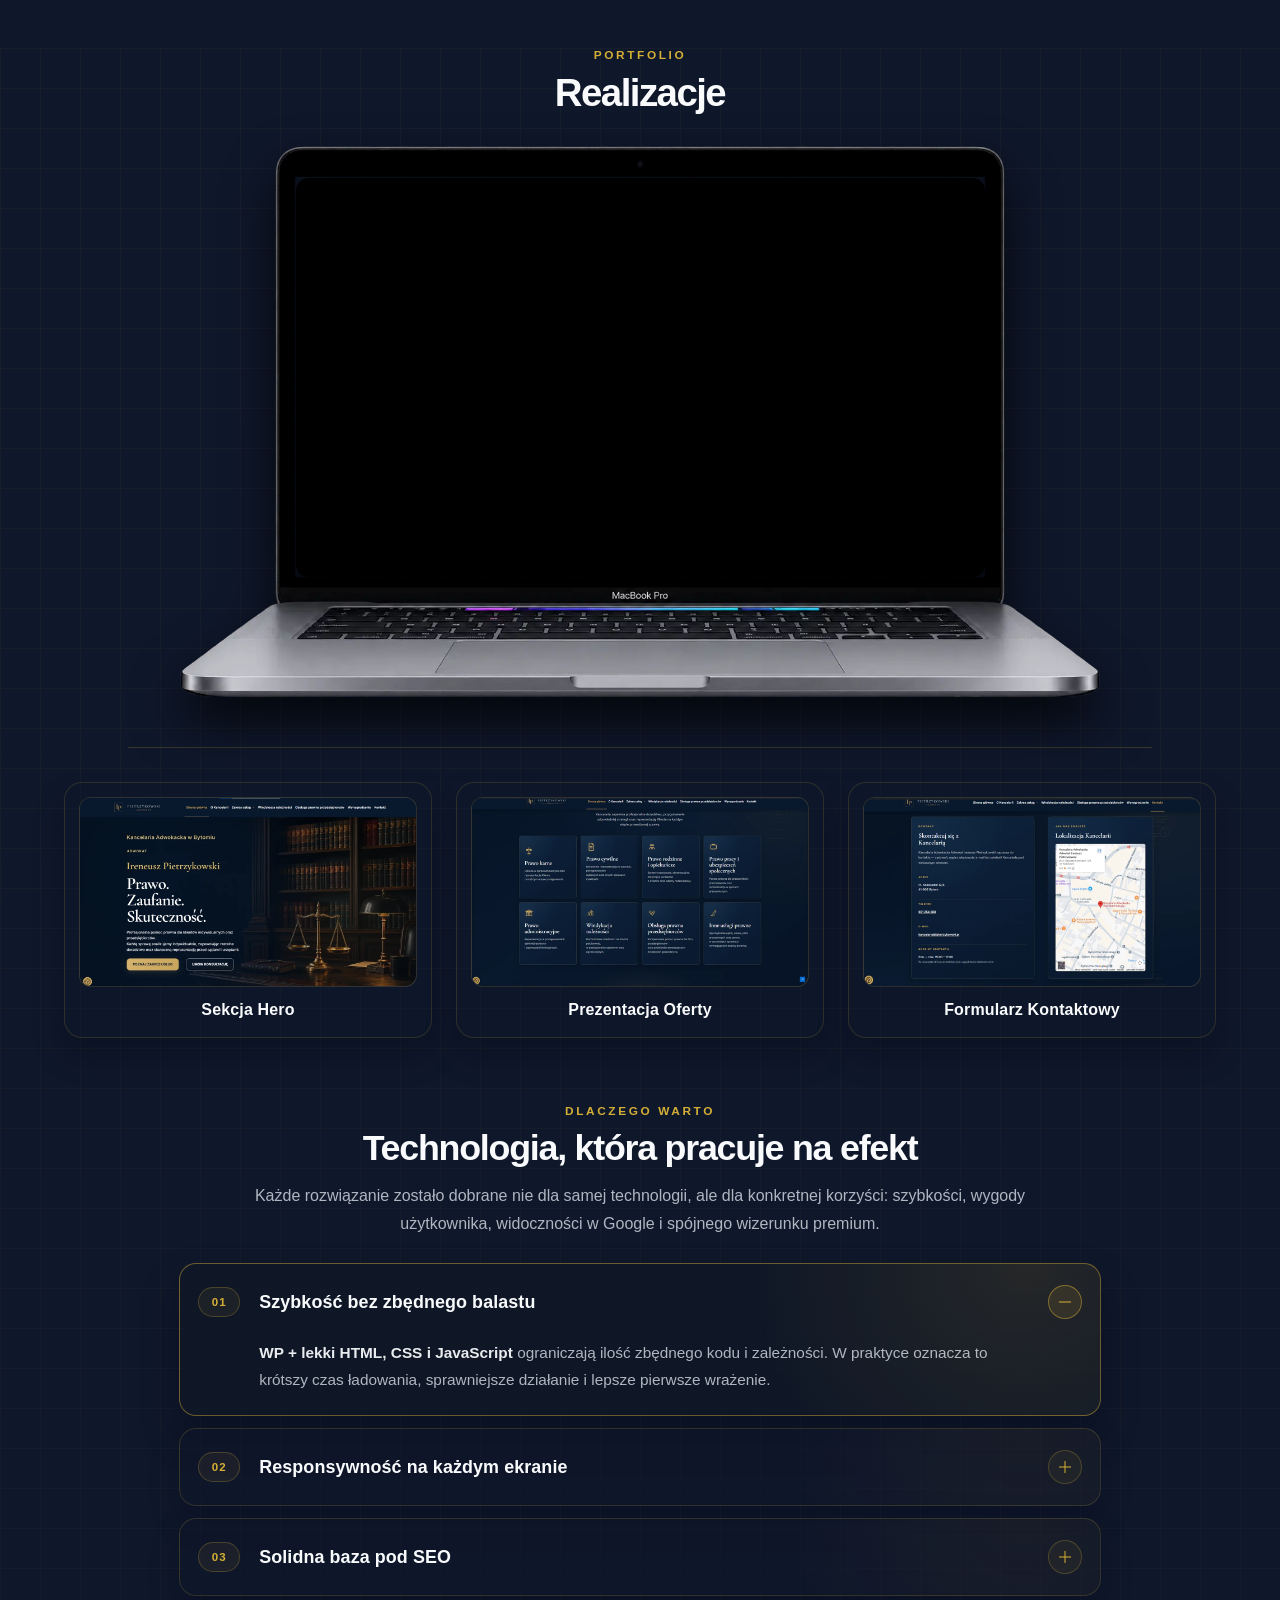
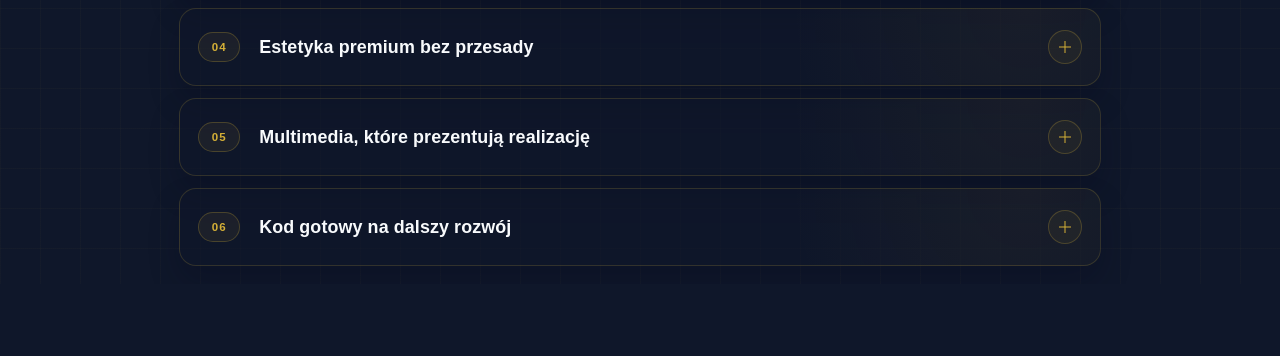
==== index.html @ 0feb6ed5 "Add files via upload" ====
<!DOCTYPE html>
<html lang="pl">
  <head>
    <meta charset="UTF-8" />
    <meta name="viewport" content="width=device-width, initial-scale=1.0" />
    <title>Realizacje | Kancelaria</title>
    <meta
      name="description"
      content="Sekcja realizacji portfolio dla kancelarii prawnej w ciemnej, premium stylistyce."
    />
    <link rel="stylesheet" href="styles.css" />
  </head>
  <body>
    <main class="page-shell">
      <section class="portfolio-realizations" aria-labelledby="realizacje-title">
        <div class="section-inner">
          <header class="section-header">
            <p class="eyebrow">Portfolio</p>
            <h2 id="realizacje-title">Realizacje</h2>
          </header>

          <div class="showcase-block" aria-label="Prezentacja realizacji">
            <div class="laptop-wrapper">
              <div class="laptop-screen-overlay">
                <video
                  class="showcase-video"
                  autoplay
                  muted
                  loop
                  playsinline
                  preload="auto"
                  controlslist="nodownload"
                  aria-label="Wideo prezentujące kancelarię prawną"
                >
                  <source src="./prawnik_mini.mp4" type="video/mp4" />
                </video>
              </div>
              <img
                src="./laptop3.webp"
                alt="Laptop z prezentacją strony kancelarii prawnej"
                class="laptop-image"
              />
            </div>
          </div>

          <hr class="section-divider" />

          <div class="miniature-section">
            <div class="thumb-grid" aria-label="Miniatury realizacji">
              <button
                class="thumb-card"
                type="button"
                data-title="Sekcja Hero"
                data-image="./hero-kancelaria-pietrzykowski-1200x675.webp"
                aria-label="Otwórz podgląd Sekcji Hero"
              >
                <span class="thumb">
                  <img src="./hero-kancelaria-pietrzykowski-1200x675.webp" alt="Podgląd sekcji Hero realizacji strony kancelarii" loading="lazy" />
                </span>
                <span class="thumb-label">Sekcja Hero</span>
              </button>

              <button
                class="thumb-card"
                type="button"
                data-title="Prezentacja Oferty"
                data-image="./prezentacja-oferty-kancelaria-1200x675.webp"
                aria-label="Otwórz podgląd Prezentacji Oferty"
              >
                <span class="thumb">
                  <img src="./prezentacja-oferty-kancelaria-1200x675.webp" alt="Podgląd prezentacji oferty realizacji strony kancelarii" loading="lazy" />
                </span>
                <span class="thumb-label">Prezentacja Oferty</span>
              </button>

              <button
                class="thumb-card"
                type="button"
                data-title="Formularz Kontaktowy"
                data-image="./kontakt-kancelaria-1200x675.webp"
                aria-label="Otwórz podgląd Formularza Kontaktowego"
              >
                <span class="thumb">
                  <img src="./kontakt-kancelaria-1200x675.webp" alt="Podgląd sekcji kontaktowej realizacji strony kancelarii" loading="lazy" />
                </span>
                <span class="thumb-label">Formularz Kontaktowy</span>
              </button>
            </div>
          </div>

          <section class="why-section" aria-labelledby="why-title">
            <div class="why-accordion-wrap reveal-on-scroll">
              <div class="why-heading">
                <p class="eyebrow">Dlaczego warto</p>
                <h3 id="why-title">Technologia, która pracuje na efekt</h3>
                <p>
                  Każde rozwiązanie zostało dobrane nie dla samej technologii, ale dla konkretnej
                  korzyści: szybkości, wygody użytkownika, widoczności w Google i spójnego wizerunku premium.
                </p>
              </div>

              <div class="why-accordion" data-accordion>
                <article class="accordion-item is-open">
                  <button class="accordion-trigger" type="button" aria-expanded="true">
                    <span class="accordion-number">01</span>
                    <span class="accordion-title">Szybkość bez zbędnego balastu</span>
                    <span class="accordion-icon" aria-hidden="true"></span>
                  </button>
                  <div class="accordion-content">
                    <div class="accordion-content-inner">
                      <p><strong>WP + lekki HTML, CSS i JavaScript</strong> ograniczają ilość zbędnego kodu i zależności. W praktyce oznacza to krótszy czas ładowania, sprawniejsze działanie i lepsze pierwsze wrażenie.</p>
                    </div>
                  </div>
                </article>

                <article class="accordion-item">
                  <button class="accordion-trigger" type="button" aria-expanded="false">
                    <span class="accordion-number">02</span>
                    <span class="accordion-title">Responsywność na każdym ekranie</span>
                    <span class="accordion-icon" aria-hidden="true"></span>
                  </button>
                  <div class="accordion-content">
                    <div class="accordion-content-inner">
                      <p>Układ został dopracowany dla <strong>komputerów, tabletów i smartfonów</strong>. Treść, przyciski i multimedia zachowują czytelność oraz wygodę obsługi niezależnie od urządzenia klienta.</p>
                    </div>
                  </div>
                </article>

                <article class="accordion-item">
                  <button class="accordion-trigger" type="button" aria-expanded="false">
                    <span class="accordion-number">03</span>
                    <span class="accordion-title">Solidna baza pod SEO</span>
                    <span class="accordion-icon" aria-hidden="true"></span>
                  </button>
                  <div class="accordion-content">
                    <div class="accordion-content-inner">
                      <p><strong>Semantyczna struktura, logiczne nagłówki i lekki kod</strong> ułatwiają wyszukiwarkom interpretację strony. To dobra baza do dalszego pozycjonowania i budowania widoczności w Google.</p>
                    </div>
                  </div>
                </article>

                <article class="accordion-item">
                  <button class="accordion-trigger" type="button" aria-expanded="false">
                    <span class="accordion-number">04</span>
                    <span class="accordion-title">Estetyka premium bez przesady</span>
                    <span class="accordion-icon" aria-hidden="true"></span>
                  </button>
                  <div class="accordion-content">
                    <div class="accordion-content-inner">
                      <p>Ciemna paleta, złote akcenty, odpowiednie odstępy i subtelne animacje budują <strong>profesjonalny i nowoczesny charakter</strong>, ale nie odciągają uwagi od najważniejszej treści i oferty.</p>
                    </div>
                  </div>
                </article>

                <article class="accordion-item">
                  <button class="accordion-trigger" type="button" aria-expanded="false">
                    <span class="accordion-number">05</span>
                    <span class="accordion-title">Multimedia, które prezentują realizację</span>
                    <span class="accordion-icon" aria-hidden="true"></span>
                  </button>
                  <div class="accordion-content">
                    <div class="accordion-content-inner">
                      <p>Wideo zostało osadzone bezpośrednio w ekranie laptopa. Dzięki temu użytkownik <strong>od razu widzi projekt w działaniu</strong>, zamiast oglądać wyłącznie statyczny zrzut ekranu.</p>
                    </div>
                  </div>
                </article>

                <article class="accordion-item">
                  <button class="accordion-trigger" type="button" aria-expanded="false">
                    <span class="accordion-number">06</span>
                    <span class="accordion-title">Kod gotowy na dalszy rozwój</span>
                    <span class="accordion-icon" aria-hidden="true"></span>
                  </button>
                  <div class="accordion-content">
                    <div class="accordion-content-inner">
                      <p>Czytelny podział HTML, CSS i JavaScript ułatwia dodawanie kolejnych realizacji, sekcji i funkcji. Projekt można <strong>rozwijać etapami bez przebudowy całej strony</strong>.</p>
                    </div>
                  </div>
                </article>
              </div>
            </div>
          </section>
        </div>
      </section>
    </main>

    <div class="lightbox" id="lightbox" aria-hidden="true">
      <div class="lightbox-backdrop" data-close="true" aria-hidden="true"></div>
      <div class="lightbox-dialog" role="dialog" aria-modal="true" aria-labelledby="lightbox-title">
        <button class="lightbox-close" type="button" aria-label="Zamknij podgląd">×</button>
        <div class="lightbox-visual" id="lightbox-visual"><img id="lightbox-image" src="" alt="" /></div>
        <h3 id="lightbox-title">Sekcja Hero</h3>
      </div>
    </div>

    <script src="script.js"></script>
  </body>
</html>
---- styles.css ----
:root {
  --bg-primary: #0b1220;
  --bg-secondary: #111827;
  --bg-card: rgba(15, 23, 42, 0.8);
  --panel: rgba(15, 23, 42, 0.72);
  --panel-alt: rgba(17, 24, 39, 0.9);
  --line: rgba(212, 175, 55, 0.2);
  --line-strong: rgba(212, 175, 55, 0.45);
  --text-primary: #f8fafc;
  --text-muted: rgba(226, 232, 240, 0.76);
  --gold: #d4af37;
  --gold-soft: rgba(212, 175, 55, 0.18);
  --shadow: rgba(2, 6, 23, 0.8);
}

* {
  box-sizing: border-box;
}

html {
  scroll-behavior: smooth;
}

body {
  margin: 0;
  min-height: 100vh;
  font-family: "Segoe UI", Tahoma, Geneva, Verdana, sans-serif;
  background: #0f172a;
  color: var(--text-primary);
}

img,
video {
  display: block;
  max-width: 100%;
}

button {
  font: inherit;
}

.page-shell {
  padding: 48px 0 72px;
}

.portfolio-realizations {
  position: relative;
  background: radial-gradient(circle at 80% 20%, #1e293b 0%, #0f172a 100%);
  background-image: linear-gradient(to right, rgba(212, 175, 55, 0.05) 1px, transparent 1px),
    linear-gradient(to bottom, rgba(212, 175, 55, 0.05) 1px, transparent 1px);
  background-size: 40px 40px;
  overflow: hidden;
}

.portfolio-realizations::before {
  content: "";
  position: absolute;
  inset: 0;
  background: linear-gradient(180deg, rgba(15, 23, 42, 0.18), rgba(15, 23, 42, 0.46));
  pointer-events: none;
}

.section-inner {
  position: relative;
  z-index: 1;
  width: min(90%, 1200px);
  margin: 0 auto;
}

.section-header {
  text-align: center;
  margin-bottom: 28px;
}

.eyebrow {
  margin: 0 0 10px;
  color: var(--gold);
  text-transform: uppercase;
  letter-spacing: 0.22em;
  font-size: 0.74rem;
  font-weight: 700;
}

.section-header h2 {
  margin: 0;
  font-size: clamp(2rem, 3vw, 3.2rem);
  letter-spacing: -0.04em;
  line-height: 1.1;
  font-weight: 600;
  color: var(--text-primary);
}

.showcase-block {
  width: 100%;
  display: flex;
  justify-content: center;
  align-items: center;
}

.laptop-wrapper {
  position: relative;
  display: inline-block;
  width: 100%;
  max-width: 1000px;
  margin: 0 auto;
  filter: drop-shadow(0 25px 25px rgba(0, 0, 0, 0.72));
}

.laptop-image {
  position: relative;
  z-index: 2;
  width: 100%;
  height: auto;
  display: block;
  pointer-events: none;
  user-select: none;
}

/*
 * laptop3.webp: 1672 x 941 px.
 * Przezroczysty obszar ekranu: ok. x=260..1411, y=59..726.
 * Wartości procentowe skalują się razem z grafiką na desktopie i mobile.
 */
.laptop-screen-overlay {
  position: absolute;
  top: 6.27%;
  left: 15.55%;
  width: 68.90%;
  height: 70.99%;
  z-index: 1;
  overflow: hidden;
  border-radius: 1.8% / 3.2%;
  background: #000;
}

.showcase-video {
  width: 100%;
  height: 100%;
  display: block;
  object-fit: contain;
  object-position: center center;
  background: #000;
}

.section-divider {
  width: min(90%, 1024px);
  border: 0;
  border-top: 1px solid rgba(212, 175, 55, 0.2);
  margin: 42px auto 34px;
}

.miniature-section {
  max-width: 1200px;
  margin: 0 auto;
  padding-bottom: 8px;
}

.thumb-grid {
  display: grid;
  grid-template-columns: repeat(3, minmax(0, 1fr));
  gap: 24px;
}

.thumb-card {
  background: rgba(15, 23, 42, 0.35);
  border: 1px solid rgba(212, 175, 55, 0.16);
  border-radius: 18px;
  padding: 14px 14px 18px;
  color: var(--text-primary);
  text-align: left;
  cursor: pointer;
  transition: transform 0.25s ease, border-color 0.25s ease, box-shadow 0.25s ease;
  box-shadow: 0 18px 30px rgba(2, 6, 23, 0.28);
}

.thumb-card:hover,
.thumb-card:focus-visible {
  transform: translateY(-4px);
  border-color: rgba(212, 175, 55, 0.45);
  box-shadow: 0 22px 36px rgba(2, 6, 23, 0.35);
  outline: none;
}

.thumb {
  position: relative;
  display: block;
  width: 100%;
  aspect-ratio: 16 / 9;
  border-radius: 12px;
  overflow: hidden;
  border: 1px solid rgba(212, 175, 55, 0.14);
  background: linear-gradient(135deg, rgba(15, 23, 42, 0.95), rgba(30, 41, 59, 0.82));
}

 .thumb img {
  width: 100%;
  height: 100%;
  display: block;
  object-fit: cover;
  object-position: center;
  transition: transform 0.35s ease, filter 0.35s ease;
}

.thumb-card:hover .thumb img,
.thumb-card:focus-visible .thumb img {
  transform: scale(1.025);
  filter: brightness(1.04);
}

.thumb-label {
  display: block;
  margin-top: 14px;
  color: var(--text-primary);
  font-size: 1rem;
  font-weight: 600;
  letter-spacing: 0.01em;
  text-align: center;
}

.lightbox {
  position: fixed;
  inset: 0;
  display: grid;
  place-items: center;
  z-index: 20;
  opacity: 0;
  visibility: hidden;
  pointer-events: none;
  transition: opacity 0.2s ease, visibility 0.2s ease;
}

.lightbox.is-open {
  opacity: 1;
  visibility: visible;
  pointer-events: auto;
}

.lightbox-backdrop {
  position: absolute;
  inset: 0;
  background: rgba(2, 6, 23, 0.82);
  backdrop-filter: blur(6px);
}

.lightbox-dialog {
  position: relative;
  z-index: 1;
  width: min(92vw, 920px);
  background: rgba(15, 23, 42, 0.95);
  border: 1px solid rgba(212, 175, 55, 0.25);
  border-radius: 20px;
  box-shadow: 0 30px 60px rgba(2, 6, 23, 0.7);
  padding: 22px 22px 18px;
}

.lightbox-close {
  position: absolute;
  top: -18px;
  right: -18px;
  z-index: 5;
  display: grid;
  place-items: center;
  width: 46px;
  height: 46px;
  padding: 0;
  border-radius: 50%;
  border: 1px solid rgba(212, 175, 55, 0.72);
  background: #0b1220;
  color: #f8fafc;
  box-shadow: 0 10px 30px rgba(2, 6, 23, 0.65);
  font-size: 1.85rem;
  font-weight: 300;
  line-height: 1;
  cursor: pointer;
  transition: transform 0.2s ease, border-color 0.2s ease, background 0.2s ease;
}

.lightbox-close:hover,
.lightbox-close:focus-visible {
  transform: rotate(90deg) scale(1.06);
  border-color: var(--gold);
  background: #111827;
  outline: none;
}

@media (max-width: 640px) {
  .lightbox-close {
    top: -14px;
    right: -8px;
    width: 42px;
    height: 42px;
    font-size: 1.65rem;
  }
}

.lightbox-visual {
  position: relative;
  overflow: hidden;
  width: 100%;
  border-radius: 14px;
  aspect-ratio: 16 / 9;
  border: 1px solid rgba(212, 175, 55, 0.18);
  background: linear-gradient(135deg, #111827, #1e293b);
}

.lightbox-visual::before,
.lightbox-visual::after {
  content: "";
  position: absolute;
}

.lightbox-visual.hero {
  background:
    linear-gradient(180deg, rgba(15, 23, 42, 0.08), rgba(15, 23, 42, 0.3)),
    radial-gradient(circle at 80% 20%, rgba(212, 175, 55, 0.42), transparent 24%),
    linear-gradient(135deg, #0f172a 0%, #1e293b 45%, #111827 100%);
}

.lightbox-visual.hero::before {
  left: 9%;
  right: 9%;
  top: 15%;
  height: 18%;
  border-radius: 12px;
  background: rgba(255, 255, 255, 0.08);
  border: 1px solid rgba(212, 175, 55, 0.24);
}

.lightbox-visual.hero::after {
  left: 9%;
  right: 34%;
  bottom: 14%;
  height: 26%;
  border-radius: 12px;
  background: linear-gradient(180deg, rgba(212, 175, 55, 0.24), rgba(212, 175, 55, 0.08));
  border: 1px solid rgba(212, 175, 55, 0.2);
}

.lightbox-visual.offer {
  background:
    linear-gradient(180deg, rgba(15, 23, 42, 0.16), rgba(15, 23, 42, 0.42)),
    linear-gradient(135deg, rgba(212, 175, 55, 0.18), rgba(15, 23, 42, 0.8)),
    #111827;
}

.lightbox-visual.offer::before {
  left: 10%;
  right: 10%;
  top: 20%;
  height: 15%;
  border-radius: 10px;
  background: rgba(255, 255, 255, 0.08);
  border: 1px solid rgba(212, 175, 55, 0.2);
}

.lightbox-visual.offer::after {
  left: 10%;
  right: 10%;
  bottom: 17%;
  height: 36%;
  border-radius: 12px;
  background: linear-gradient(90deg, rgba(212, 175, 55, 0.26) 0%, rgba(212, 175, 55, 0.03) 35%, rgba(148, 163, 184, 0.08) 35%, rgba(148, 163, 184, 0.08) 100%);
  border: 1px solid rgba(212, 175, 55, 0.18);
}

.lightbox-visual.contact {
  background:
    linear-gradient(180deg, rgba(15, 23, 42, 0.1), rgba(15, 23, 42, 0.26)),
    radial-gradient(circle at 70% 30%, rgba(212, 175, 55, 0.24), transparent 40%),
    linear-gradient(135deg, #111827 0%, #1f2937 100%);
}

.lightbox-visual.contact::before {
  left: 18%;
  right: 18%;
  top: 25%;
  height: 12%;
  border-radius: 10px;
  background: rgba(212, 175, 55, 0.18);
  border: 1px solid rgba(212, 175, 55, 0.22);
}

.lightbox-visual.contact::after {
  left: 18%;
  right: 18%;
  bottom: 18%;
  height: 28%;
  border-radius: 12px;
  background: rgba(255, 255, 255, 0.05);
  border: 1px solid rgba(212, 175, 55, 0.18);
}

#lightbox-title {
  margin: 18px 0 0;
  text-align: center;
  font-size: clamp(1.2rem, 2vw, 1.7rem);
  letter-spacing: -0.03em;
  color: var(--text-primary);
}

/* ===== Dlaczego warto — akordeon ===== */
.why-section {
  padding: 58px 0 18px;
}

.why-accordion-wrap {
  width: 80%;
  margin: 0 auto;
}

.why-heading {
  max-width: 780px;
  margin: 0 auto 26px;
  text-align: center;
}

.why-heading h3 {
  margin: 0 0 13px;
  color: var(--text-primary);
  font-size: clamp(1.65rem, 2.8vw, 2.35rem);
  line-height: 1.15;
  letter-spacing: -0.035em;
  font-weight: 600;
}

.why-heading > p:last-child {
  margin: 0;
  color: var(--text-muted);
  font-size: 1rem;
  line-height: 1.72;
}

.why-accordion {
  display: grid;
  gap: 12px;
}

.accordion-item {
  position: relative;
  overflow: hidden;
  border: 1px solid rgba(212, 175, 55, 0.18);
  border-radius: 17px;
  background:
    radial-gradient(circle at 92% 0%, rgba(212, 175, 55, 0.055), transparent 28%),
    rgba(15, 23, 42, 0.56);
  box-shadow: 0 16px 32px rgba(2, 6, 23, 0.2);
  transition: border-color 0.28s ease, transform 0.28s ease, box-shadow 0.28s ease, background 0.28s ease;
}

.accordion-item:hover {
  transform: translateY(-2px);
  border-color: rgba(212, 175, 55, 0.34);
}

.accordion-item.is-open {
  border-color: rgba(212, 175, 55, 0.46);
  background:
    radial-gradient(circle at 92% 0%, rgba(212, 175, 55, 0.11), transparent 32%),
    rgba(17, 24, 39, 0.82);
  box-shadow: 0 20px 38px rgba(2, 6, 23, 0.3);
}

.accordion-trigger {
  width: 100%;
  min-height: 76px;
  display: grid;
  grid-template-columns: 46px minmax(0, 1fr) 38px;
  align-items: center;
  gap: 15px;
  padding: 14px 18px;
  border: 0;
  background: transparent;
  color: var(--text-primary);
  text-align: left;
  cursor: pointer;
}

.accordion-trigger:focus-visible {
  outline: 2px solid rgba(212, 175, 55, 0.65);
  outline-offset: -3px;
  border-radius: 15px;
}

.accordion-number {
  display: inline-flex;
  align-items: center;
  justify-content: center;
  width: 42px;
  height: 30px;
  border: 1px solid rgba(212, 175, 55, 0.25);
  border-radius: 999px;
  background: rgba(212, 175, 55, 0.07);
  color: var(--gold);
  font-size: 0.72rem;
  font-weight: 700;
  letter-spacing: 0.09em;
}

.accordion-title {
  font-size: clamp(1rem, 1.4vw, 1.12rem);
  font-weight: 600;
  line-height: 1.35;
  letter-spacing: 0.005em;
}

.accordion-icon {
  position: relative;
  width: 34px;
  height: 34px;
  justify-self: end;
  border: 1px solid rgba(212, 175, 55, 0.24);
  border-radius: 50%;
  background: rgba(212, 175, 55, 0.055);
  transition: transform 0.3s ease, border-color 0.3s ease, background 0.3s ease;
}

.accordion-icon::before,
.accordion-icon::after {
  content: "";
  position: absolute;
  top: 50%;
  left: 50%;
  width: 12px;
  height: 1px;
  background: var(--gold);
  transform: translate(-50%, -50%);
  transition: transform 0.3s ease, opacity 0.3s ease;
}

.accordion-icon::after {
  transform: translate(-50%, -50%) rotate(90deg);
}

.accordion-item.is-open .accordion-icon {
  transform: rotate(180deg);
  border-color: rgba(212, 175, 55, 0.48);
  background: rgba(212, 175, 55, 0.11);
}

.accordion-item.is-open .accordion-icon::after {
  opacity: 0;
}

.accordion-content {
  display: grid;
  grid-template-rows: 0fr;
  transition: grid-template-rows 0.34s ease;
}

.accordion-item.is-open .accordion-content {
  grid-template-rows: 1fr;
}

.accordion-content-inner {
  min-height: 0;
  overflow: hidden;
}

.accordion-content-inner p {
  margin: 0;
  padding: 0 72px 22px 79px;
  color: var(--text-muted);
  font-size: 0.96rem;
  line-height: 1.72;
}

.accordion-content-inner strong {
  color: rgba(248, 250, 252, 0.94);
  font-weight: 600;
}

.reveal-on-scroll {
  opacity: 0;
  transform: translateY(18px);
  transition: opacity 0.6s ease, transform 0.6s ease;
}

.reveal-on-scroll.is-visible {
  opacity: 1;
  transform: translateY(0);
}

@media (max-width: 900px) {
  .why-accordion-wrap {
    width: 90%;
  }
}

@media (max-width: 640px) {
  .why-section {
    padding-top: 42px;
  }

  .why-accordion-wrap {
    width: 100%;
  }

  .why-heading {
    margin-bottom: 22px;
    padding: 0 4px;
  }

  .accordion-trigger {
    min-height: 70px;
    grid-template-columns: 38px minmax(0, 1fr) 32px;
    gap: 11px;
    padding: 12px 13px;
  }

  .accordion-number {
    width: 36px;
    height: 28px;
  }

  .accordion-icon {
    width: 30px;
    height: 30px;
  }

  .accordion-content-inner p {
    padding: 0 14px 19px 62px;
    font-size: 0.92rem;
  }
}

@media (prefers-reduced-motion: reduce) {
  .reveal-on-scroll,
  .accordion-item,
  .accordion-icon,
  .accordion-icon::before,
  .accordion-icon::after,
  .accordion-content {
    transition: none;
  }

  .reveal-on-scroll {
    opacity: 1;
    transform: none;
  }
}


/* Podgląd rzeczywistych grafik realizacji */
.lightbox-visual::before,
.lightbox-visual::after {
  content: none !important;
}

.lightbox-visual img {
  width: 100%;
  height: 100%;
  display: block;
  object-fit: contain;
  object-position: center;
  background: #0b1220;
}
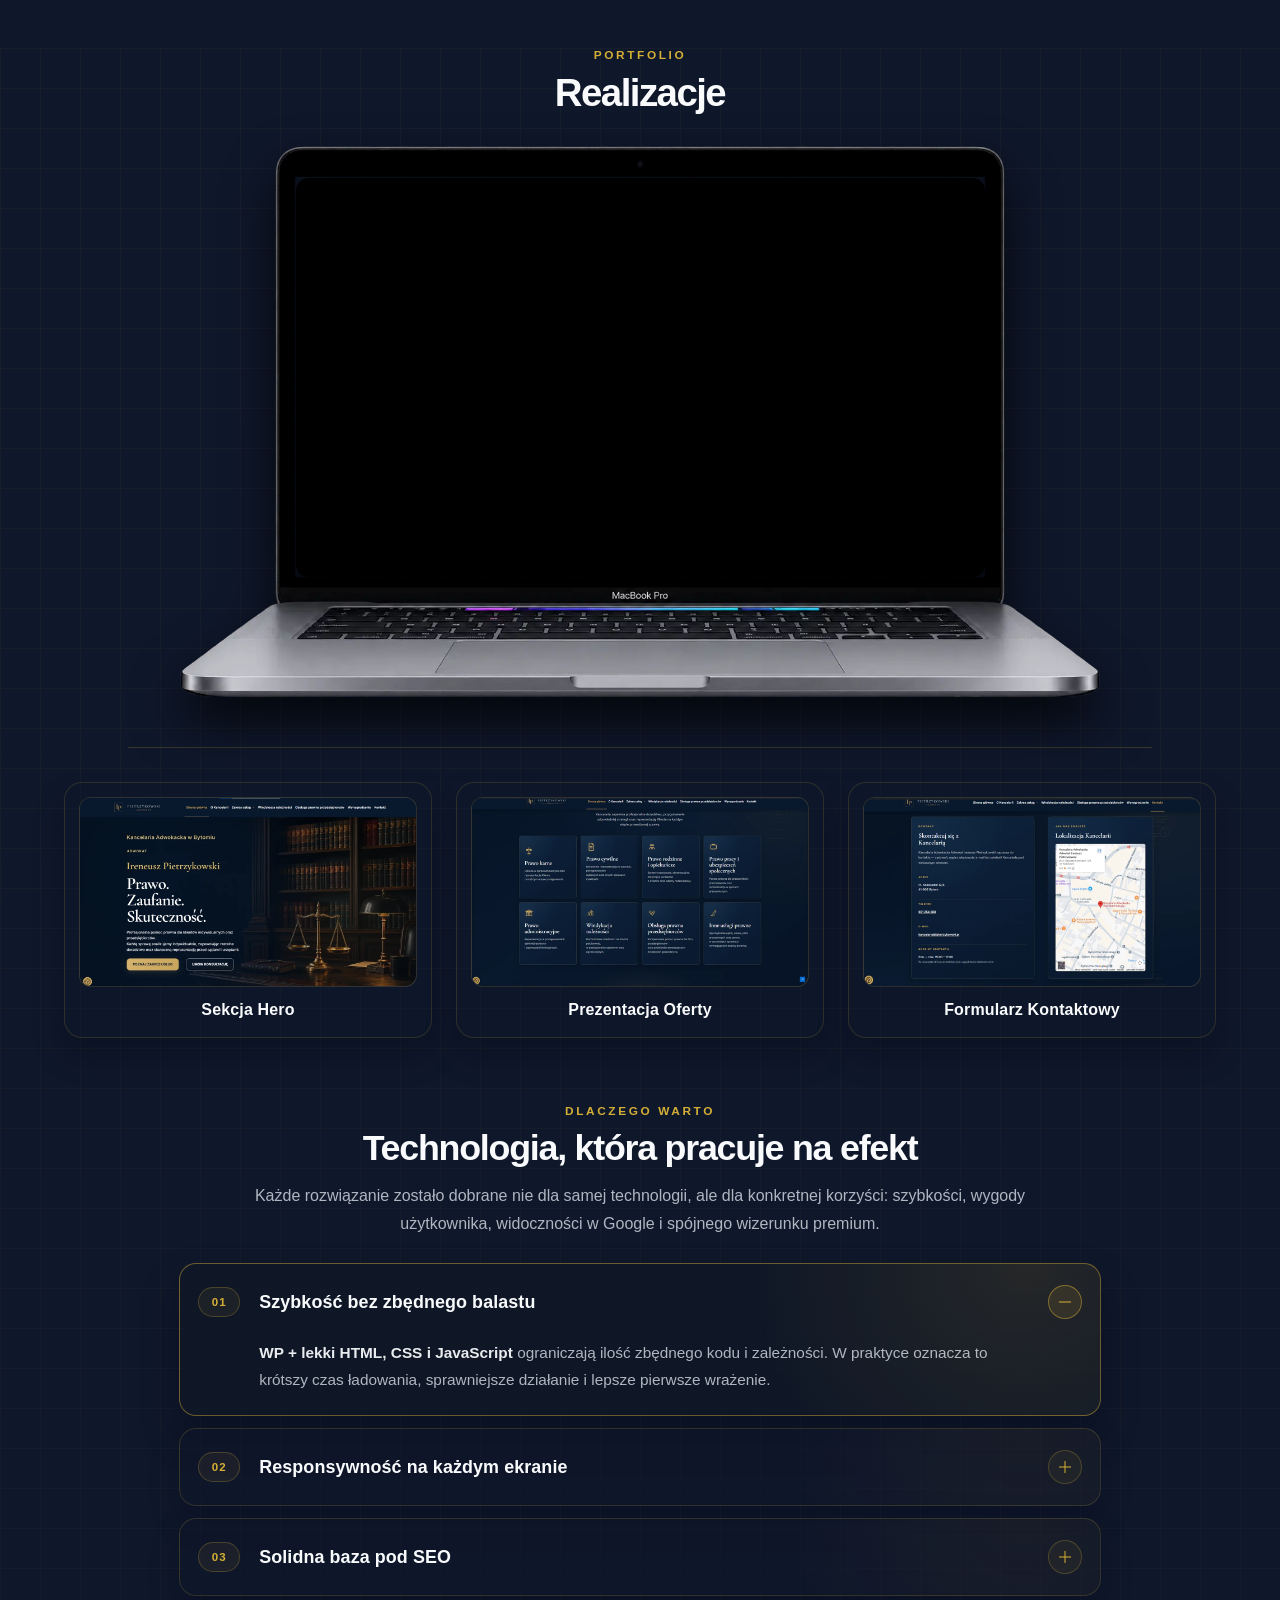
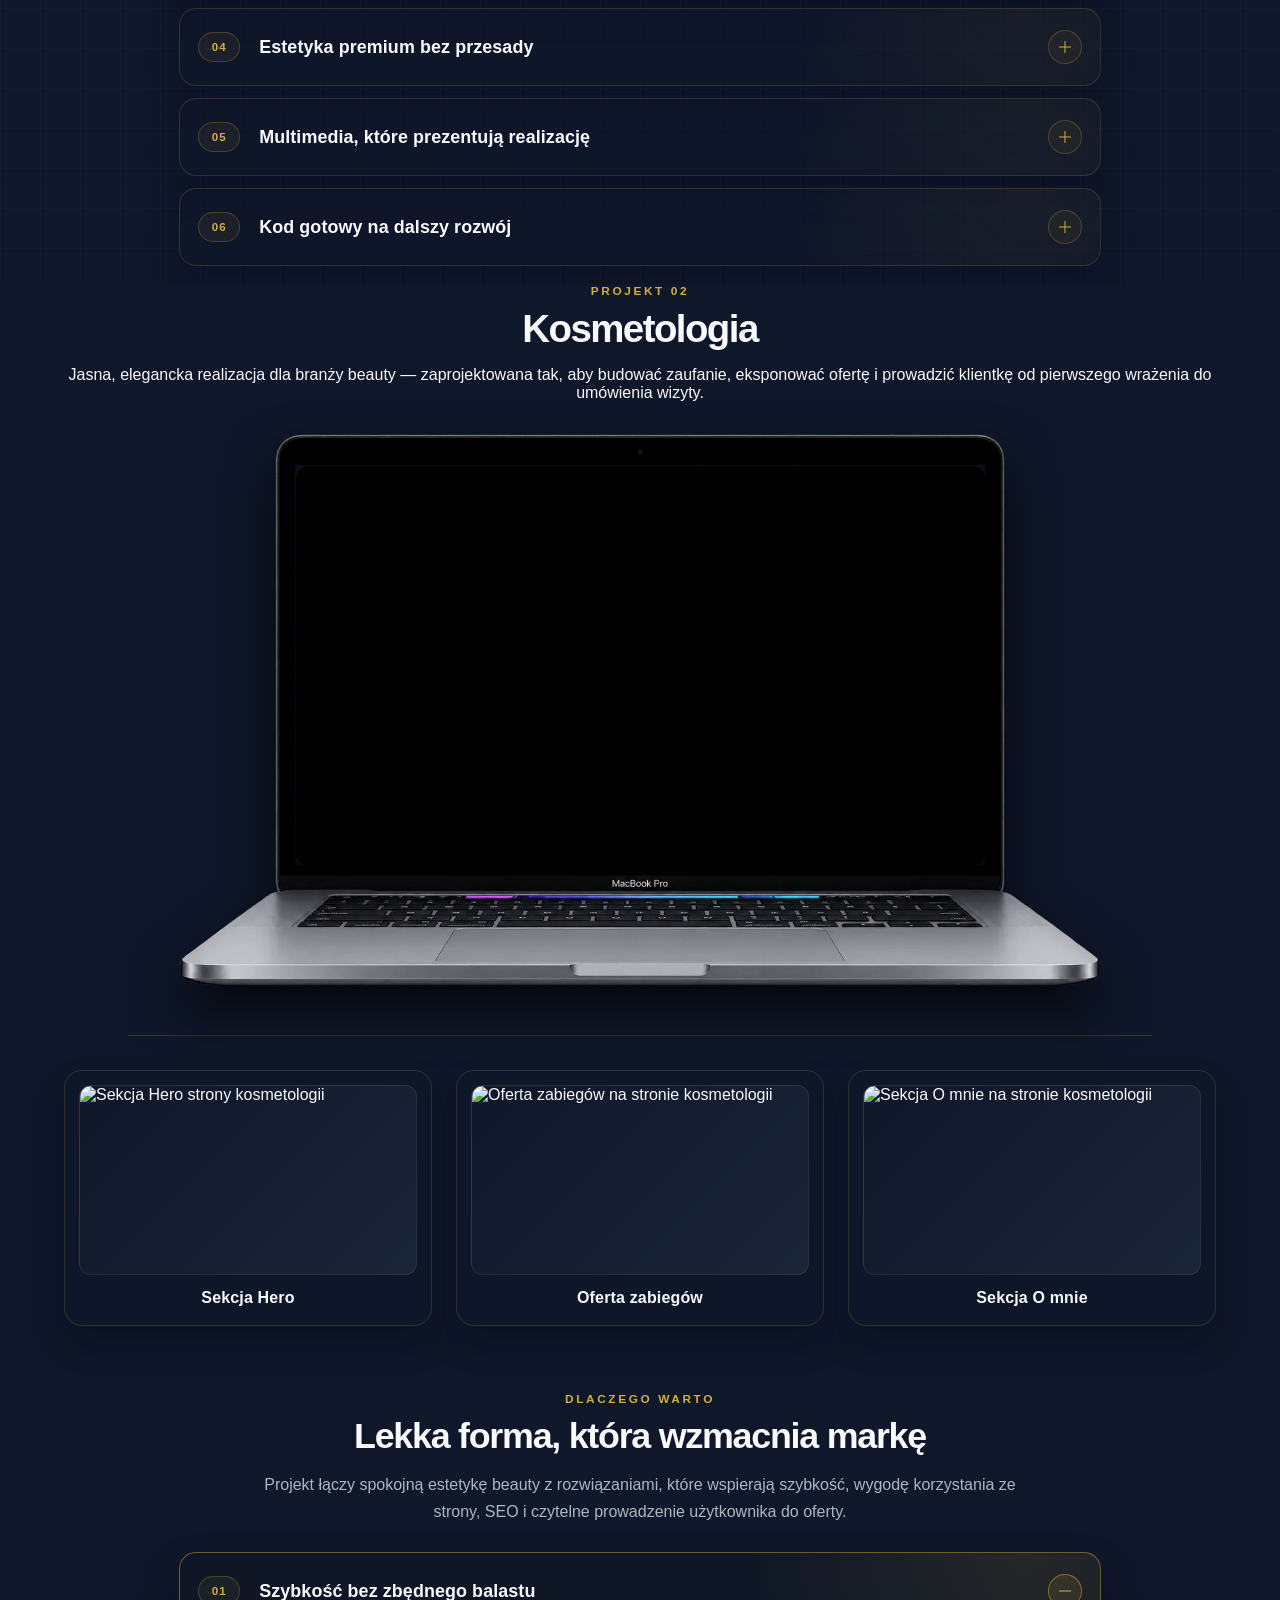
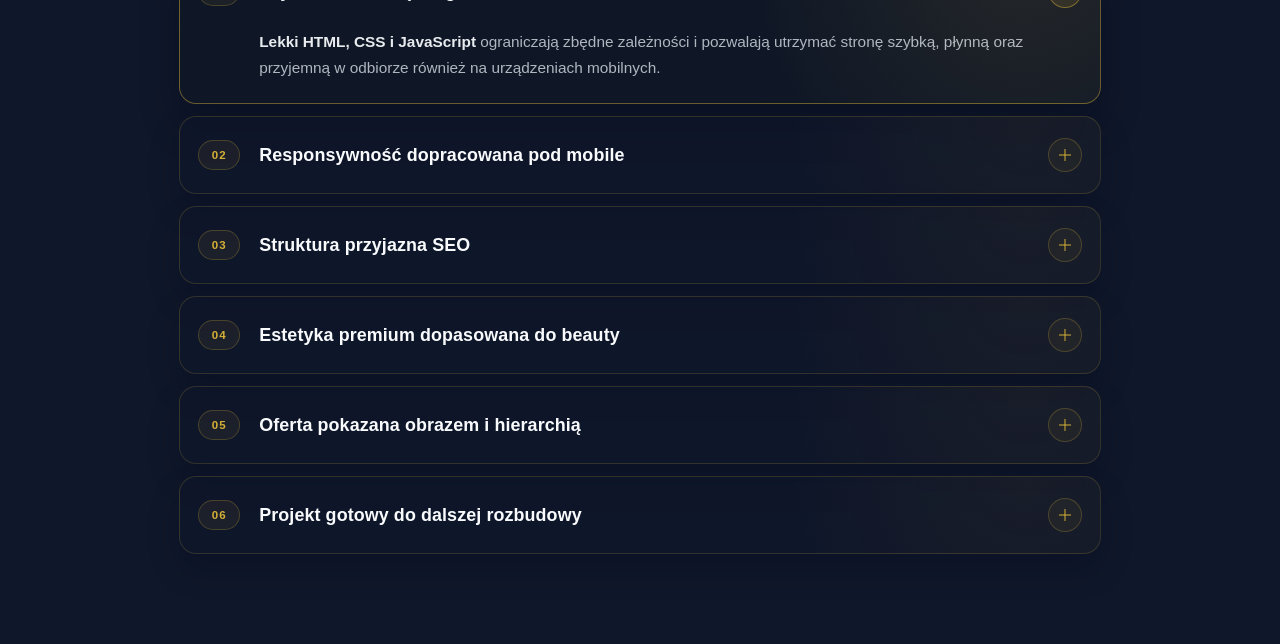
==== commit 4b932c7d: "Add files via upload" ====
--- a/index.html
+++ b/index.html
@@ -3,10 +3,10 @@
   <head>
     <meta charset="UTF-8" />
     <meta name="viewport" content="width=device-width, initial-scale=1.0" />
-    <title>Realizacje | Kancelaria</title>
+    <title>Realizacje stron WWW | Portfolio</title>
     <meta
       name="description"
-      content="Sekcja realizacji portfolio dla kancelarii prawnej w ciemnej, premium stylistyce."
+      content="Portfolio realizacji stron WWW — projekty dla kancelarii prawnej i branży kosmetologicznej."
     />
     <link rel="stylesheet" href="styles.css" />
   </head>
@@ -182,6 +182,189 @@
           </section>
         </div>
       </section>
+
+      <section class="portfolio-cosmetology" aria-labelledby="kosmetologia-title">
+        <div class="light-transition" aria-hidden="true"></div>
+
+        <div class="cosmo-circle cosmo-circle-one" aria-hidden="true"></div>
+        <div class="cosmo-circle cosmo-circle-two" aria-hidden="true"></div>
+        <div class="cosmo-circle cosmo-circle-three" aria-hidden="true"></div>
+        <div class="cosmo-circle cosmo-circle-four" aria-hidden="true"></div>
+
+        <div class="section-inner section-inner-light">
+          <header class="section-header section-header-light">
+            <p class="eyebrow eyebrow-light">Projekt 02</p>
+            <h2 id="kosmetologia-title">Kosmetologia</h2>
+            <p class="section-lead">
+              Jasna, elegancka realizacja dla branży beauty — zaprojektowana tak, aby budować zaufanie,
+              eksponować ofertę i prowadzić klientkę od pierwszego wrażenia do umówienia wizyty.
+            </p>
+          </header>
+
+          <div class="showcase-block" aria-label="Prezentacja realizacji strony kosmetologii">
+            <div class="laptop-wrapper laptop-wrapper-light">
+              <div class="laptop-screen-overlay">
+                <video
+                  class="showcase-video"
+                  autoplay
+                  muted
+                  loop
+                  playsinline
+                  preload="metadata"
+                  controlslist="nodownload"
+                  aria-label="Wideo prezentujące stronę gabinetu kosmetologicznego"
+                >
+                  <source src="./kosmetolog_mini1.webm" type="video/webm" />
+                </video>
+              </div>
+              <img
+                src="./laptop3.webp"
+                alt="Laptop z prezentacją strony gabinetu kosmetologicznego"
+                class="laptop-image"
+              />
+            </div>
+          </div>
+
+          <hr class="section-divider section-divider-light" />
+
+          <div class="miniature-section">
+            <div class="thumb-grid" aria-label="Miniatury realizacji strony kosmetologii">
+              <button
+                class="thumb-card thumb-card-light"
+                type="button"
+                data-title="Sekcja Hero"
+                data-image="./kosmetologia-hero-1200x675.webp"
+                aria-label="Otwórz podgląd Sekcji Hero kosmetologii"
+              >
+                <span class="thumb thumb-light">
+                  <img src="./kosmetologia-hero-1200x675.webp" alt="Sekcja Hero strony kosmetologii" loading="lazy" />
+                </span>
+                <span class="thumb-label thumb-label-light">Sekcja Hero</span>
+              </button>
+
+              <button
+                class="thumb-card thumb-card-light"
+                type="button"
+                data-title="Oferta zabiegów"
+                data-image="./kosmetologia-oferta-zabiegow-1200x675.webp"
+                aria-label="Otwórz podgląd sekcji Oferta zabiegów"
+              >
+                <span class="thumb thumb-light">
+                  <img src="./kosmetologia-oferta-zabiegow-1200x675.webp" alt="Oferta zabiegów na stronie kosmetologii" loading="lazy" />
+                </span>
+                <span class="thumb-label thumb-label-light">Oferta zabiegów</span>
+              </button>
+
+              <button
+                class="thumb-card thumb-card-light"
+                type="button"
+                data-title="Sekcja O mnie"
+                data-image="./kosmetologia-o-mnie-1200x675.webp"
+                aria-label="Otwórz podgląd sekcji O mnie"
+              >
+                <span class="thumb thumb-light">
+                  <img src="./kosmetologia-o-mnie-1200x675.webp" alt="Sekcja O mnie na stronie kosmetologii" loading="lazy" />
+                </span>
+                <span class="thumb-label thumb-label-light">Sekcja O mnie</span>
+              </button>
+            </div>
+          </div>
+
+          <section class="why-section why-section-light" aria-labelledby="why-cosmo-title">
+            <div class="why-accordion-wrap reveal-on-scroll">
+              <div class="why-heading why-heading-light">
+                <p class="eyebrow eyebrow-light">Dlaczego warto</p>
+                <h3 id="why-cosmo-title">Lekka forma, która wzmacnia markę</h3>
+                <p>
+                  Projekt łączy spokojną estetykę beauty z rozwiązaniami, które wspierają szybkość,
+                  wygodę korzystania ze strony, SEO i czytelne prowadzenie użytkownika do oferty.
+                </p>
+              </div>
+
+              <div class="why-accordion why-accordion-light" data-accordion>
+                <article class="accordion-item accordion-item-light is-open">
+                  <button class="accordion-trigger accordion-trigger-light" type="button" aria-expanded="true">
+                    <span class="accordion-number">01</span>
+                    <span class="accordion-title">Szybkość bez zbędnego balastu</span>
+                    <span class="accordion-icon" aria-hidden="true"></span>
+                  </button>
+                  <div class="accordion-content">
+                    <div class="accordion-content-inner">
+                      <p><strong>Lekki HTML, CSS i JavaScript</strong> ograniczają zbędne zależności i pozwalają utrzymać stronę szybką, płynną oraz przyjemną w odbiorze również na urządzeniach mobilnych.</p>
+                    </div>
+                  </div>
+                </article>
+
+                <article class="accordion-item accordion-item-light">
+                  <button class="accordion-trigger accordion-trigger-light" type="button" aria-expanded="false">
+                    <span class="accordion-number">02</span>
+                    <span class="accordion-title">Responsywność dopracowana pod mobile</span>
+                    <span class="accordion-icon" aria-hidden="true"></span>
+                  </button>
+                  <div class="accordion-content">
+                    <div class="accordion-content-inner">
+                      <p>Układ skaluje się do telefonu, tabletu i desktopu, dzięki czemu oferta, zdjęcia i przyciski pozostają czytelne, a użytkowniczka może wygodnie przejść do kontaktu z każdego urządzenia.</p>
+                    </div>
+                  </div>
+                </article>
+
+                <article class="accordion-item accordion-item-light">
+                  <button class="accordion-trigger accordion-trigger-light" type="button" aria-expanded="false">
+                    <span class="accordion-number">03</span>
+                    <span class="accordion-title">Struktura przyjazna SEO</span>
+                    <span class="accordion-icon" aria-hidden="true"></span>
+                  </button>
+                  <div class="accordion-content">
+                    <div class="accordion-content-inner">
+                      <p>Logiczne nagłówki, uporządkowana treść i lekka warstwa front-end tworzą dobrą bazę pod widoczność usług lokalnych oraz dalszą optymalizację w Google.</p>
+                    </div>
+                  </div>
+                </article>
+
+                <article class="accordion-item accordion-item-light">
+                  <button class="accordion-trigger accordion-trigger-light" type="button" aria-expanded="false">
+                    <span class="accordion-number">04</span>
+                    <span class="accordion-title">Estetyka premium dopasowana do beauty</span>
+                    <span class="accordion-icon" aria-hidden="true"></span>
+                  </button>
+                  <div class="accordion-content">
+                    <div class="accordion-content-inner">
+                      <p>Beże, złote akcenty, duże fotografie i elegancka typografia budują wrażenie jakości i spokoju, jednocześnie pozostawiając ofertę czytelną i uporządkowaną.</p>
+                    </div>
+                  </div>
+                </article>
+
+                <article class="accordion-item accordion-item-light">
+                  <button class="accordion-trigger accordion-trigger-light" type="button" aria-expanded="false">
+                    <span class="accordion-number">05</span>
+                    <span class="accordion-title">Oferta pokazana obrazem i hierarchią</span>
+                    <span class="accordion-icon" aria-hidden="true"></span>
+                  </button>
+                  <div class="accordion-content">
+                    <div class="accordion-content-inner">
+                      <p>Zdjęcia, karty zabiegów i wyraźne CTA pomagają szybko zrozumieć zakres usług. Użytkowniczka nie musi szukać informacji — najważniejsze elementy są prowadzone wizualnie.</p>
+                    </div>
+                  </div>
+                </article>
+
+                <article class="accordion-item accordion-item-light">
+                  <button class="accordion-trigger accordion-trigger-light" type="button" aria-expanded="false">
+                    <span class="accordion-number">06</span>
+                    <span class="accordion-title">Projekt gotowy do dalszej rozbudowy</span>
+                    <span class="accordion-icon" aria-hidden="true"></span>
+                  </button>
+                  <div class="accordion-content">
+                    <div class="accordion-content-inner">
+                      <p>Modułowa konstrukcja pozwala później dodawać kolejne zabiegi, podstrony, opinie, metamorfozy czy elementy sprzedażowe bez przebudowy całej prezentacji.</p>
+                    </div>
+                  </div>
+                </article>
+              </div>
+            </div>
+          </section>
+        </div>
+      </section>
+
     </main>
 
     <div class="lightbox" id="lightbox" aria-hidden="true">
--- a/styles.css
+++ b/styles.css
@@ -654,3 +654,64 @@
   object-position: center;
   background: #0b1220;
 }
+
+
+/* ===== MOBILE: kafle realizacji jeden pod drugim ===== */
+@media (max-width: 700px) {
+  .miniature-section {
+    width: 100%;
+    max-width: none;
+    padding: 0 0 8px;
+  }
+
+  .thumb-grid {
+    width: 88%;
+    margin: 0 auto;
+    grid-template-columns: 1fr;
+    gap: 18px;
+  }
+
+  .thumb-card {
+    width: 100%;
+    padding: 12px 12px 16px;
+    border-radius: 18px;
+  }
+
+  .thumb {
+    width: 100%;
+    aspect-ratio: 16 / 9;
+    border-radius: 12px;
+  }
+
+  .thumb img {
+    width: 100%;
+    height: 100%;
+    object-fit: cover;
+    object-position: center;
+  }
+
+  .thumb-label {
+    margin-top: 12px;
+    font-size: 1.08rem;
+    line-height: 1.25;
+  }
+
+  .section-divider {
+    margin: 34px auto 28px;
+  }
+}
+
+@media (max-width: 420px) {
+  .thumb-grid {
+    width: 92%;
+    gap: 16px;
+  }
+
+  .thumb-card {
+    padding: 10px 10px 14px;
+  }
+
+  .thumb-label {
+    font-size: 1rem;
+  }
+}
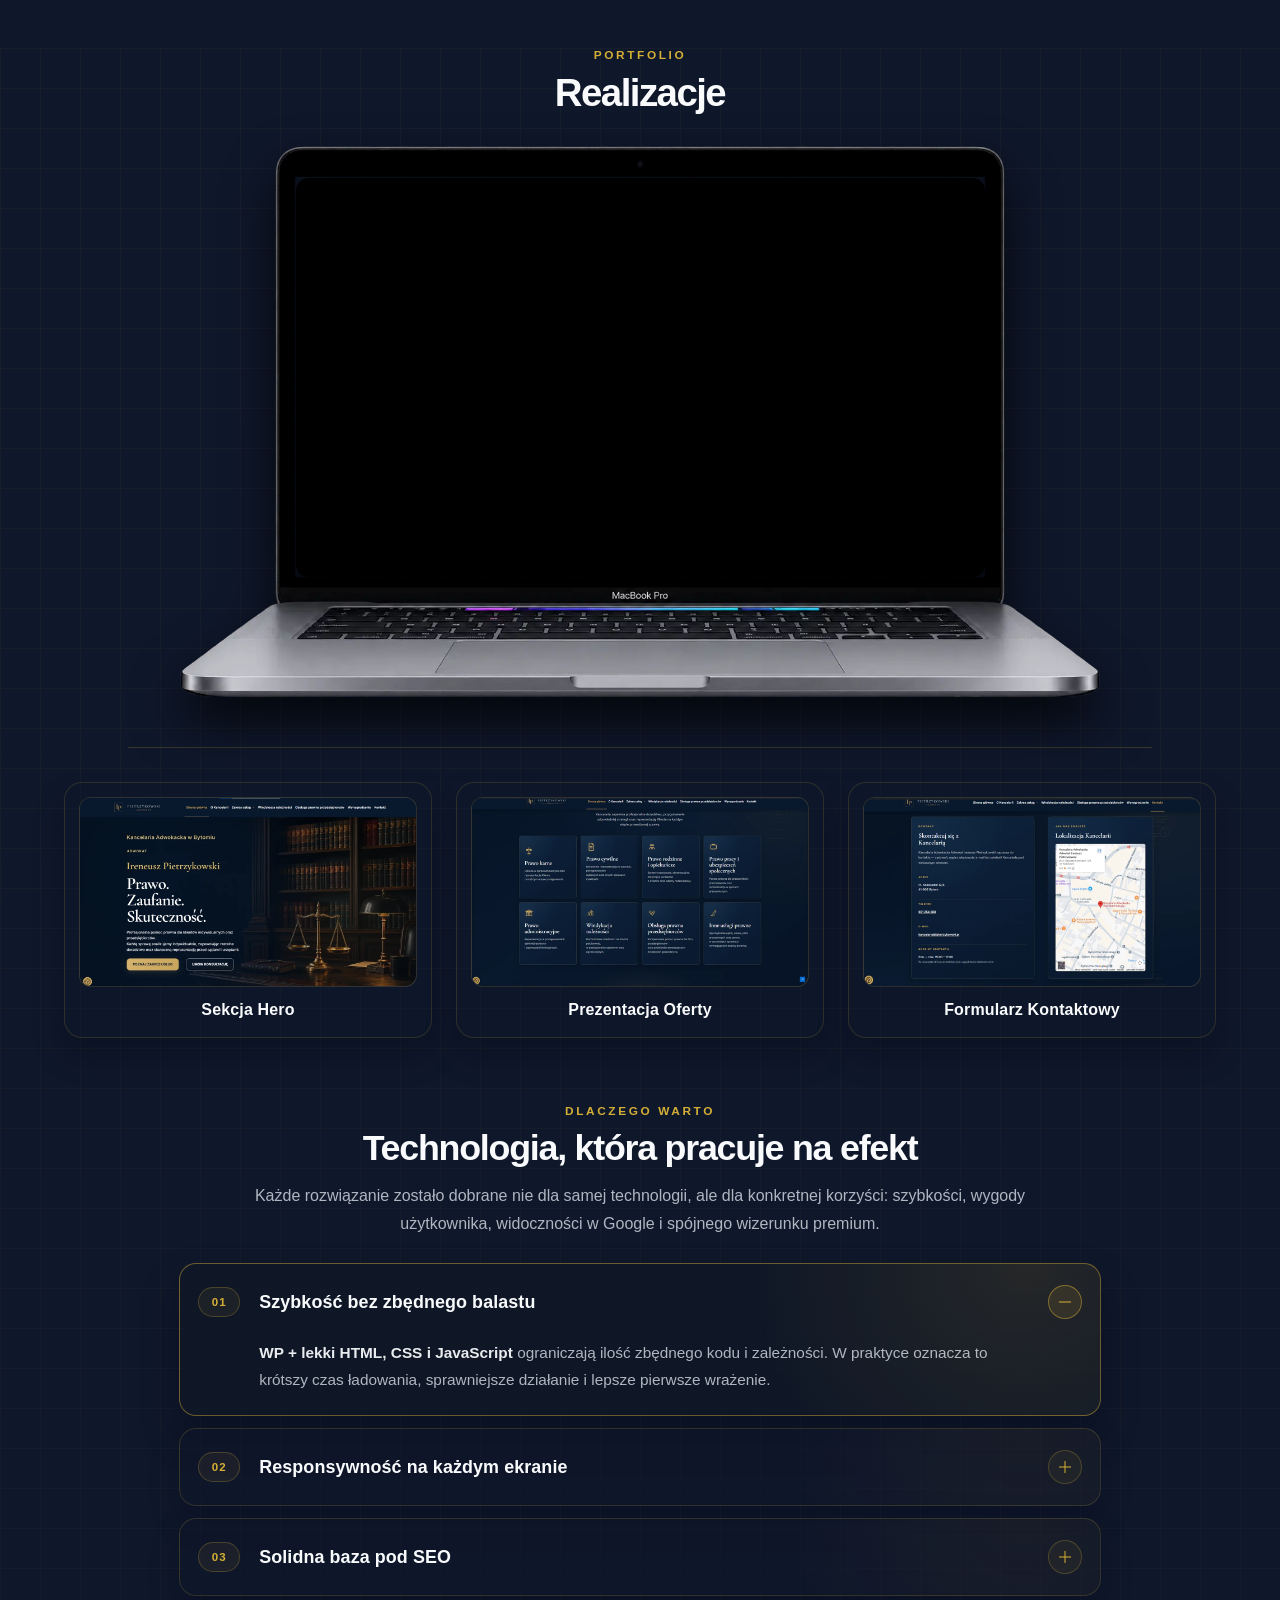
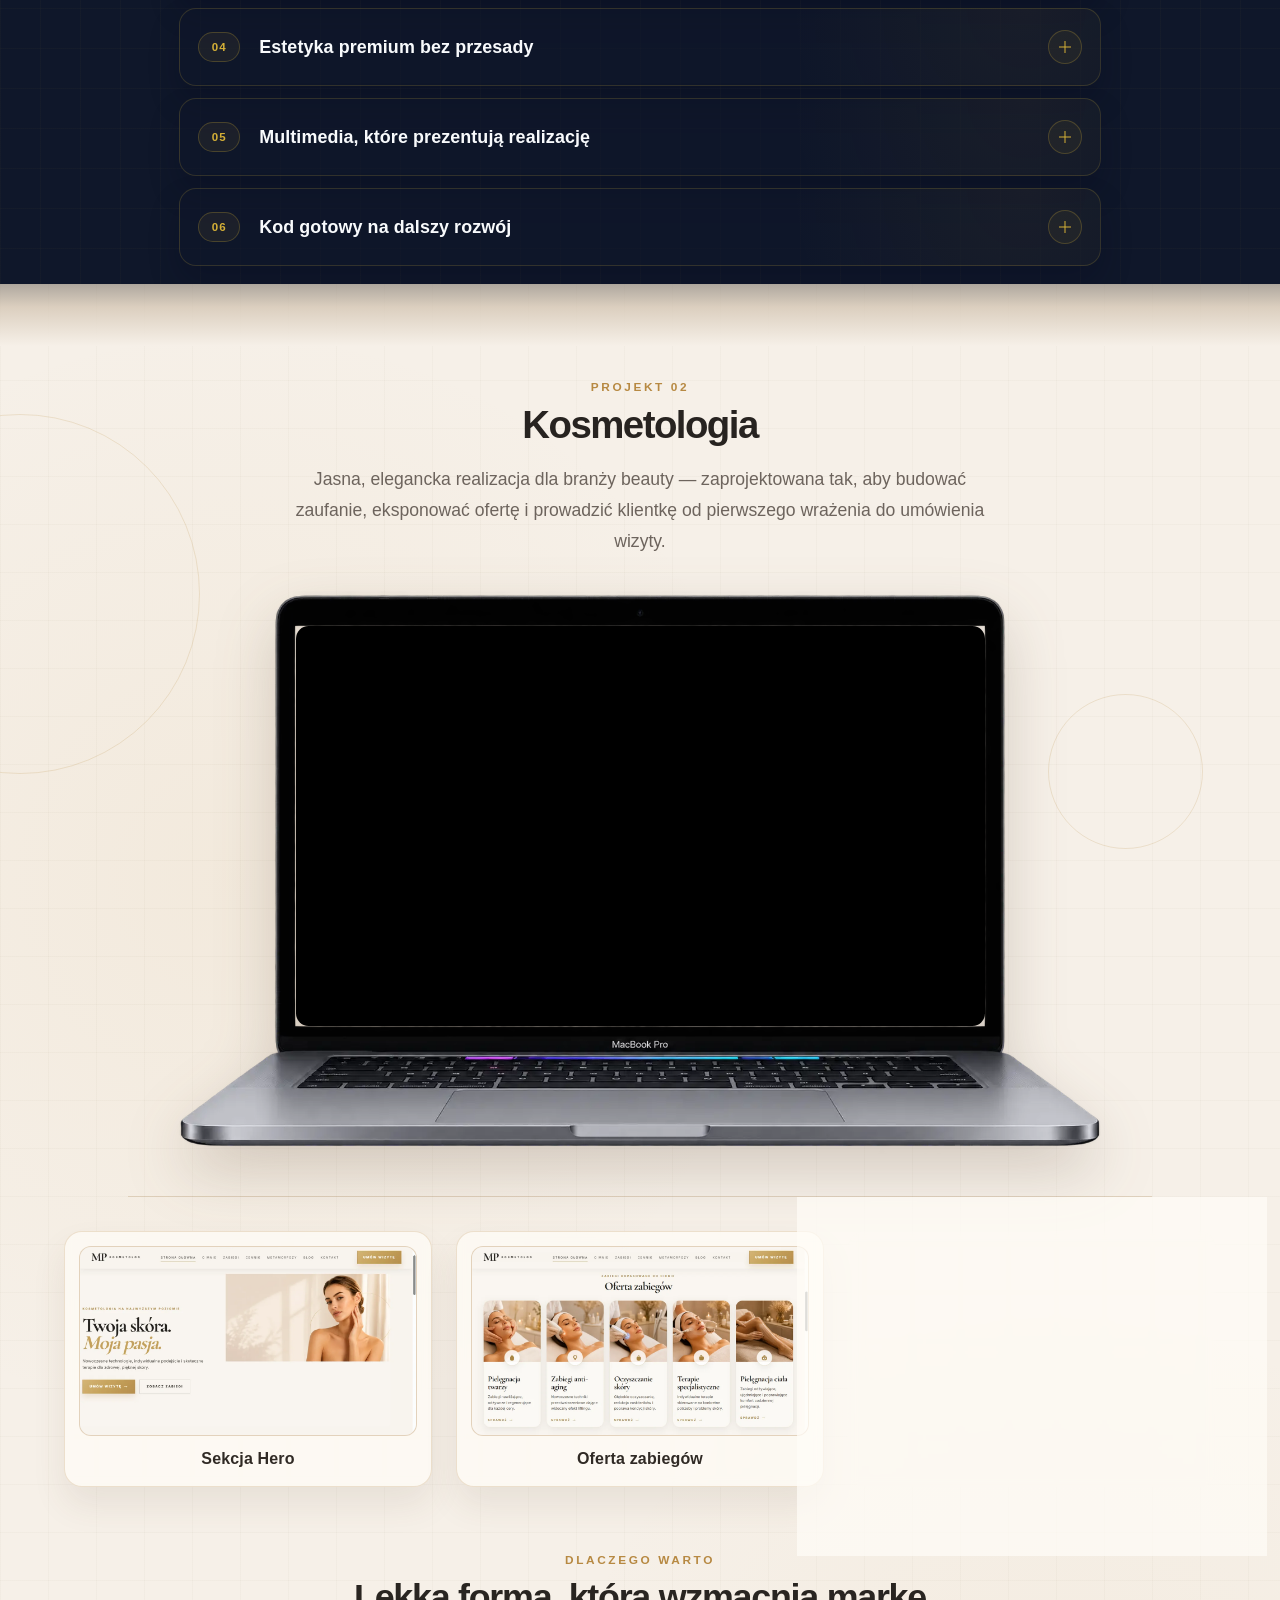
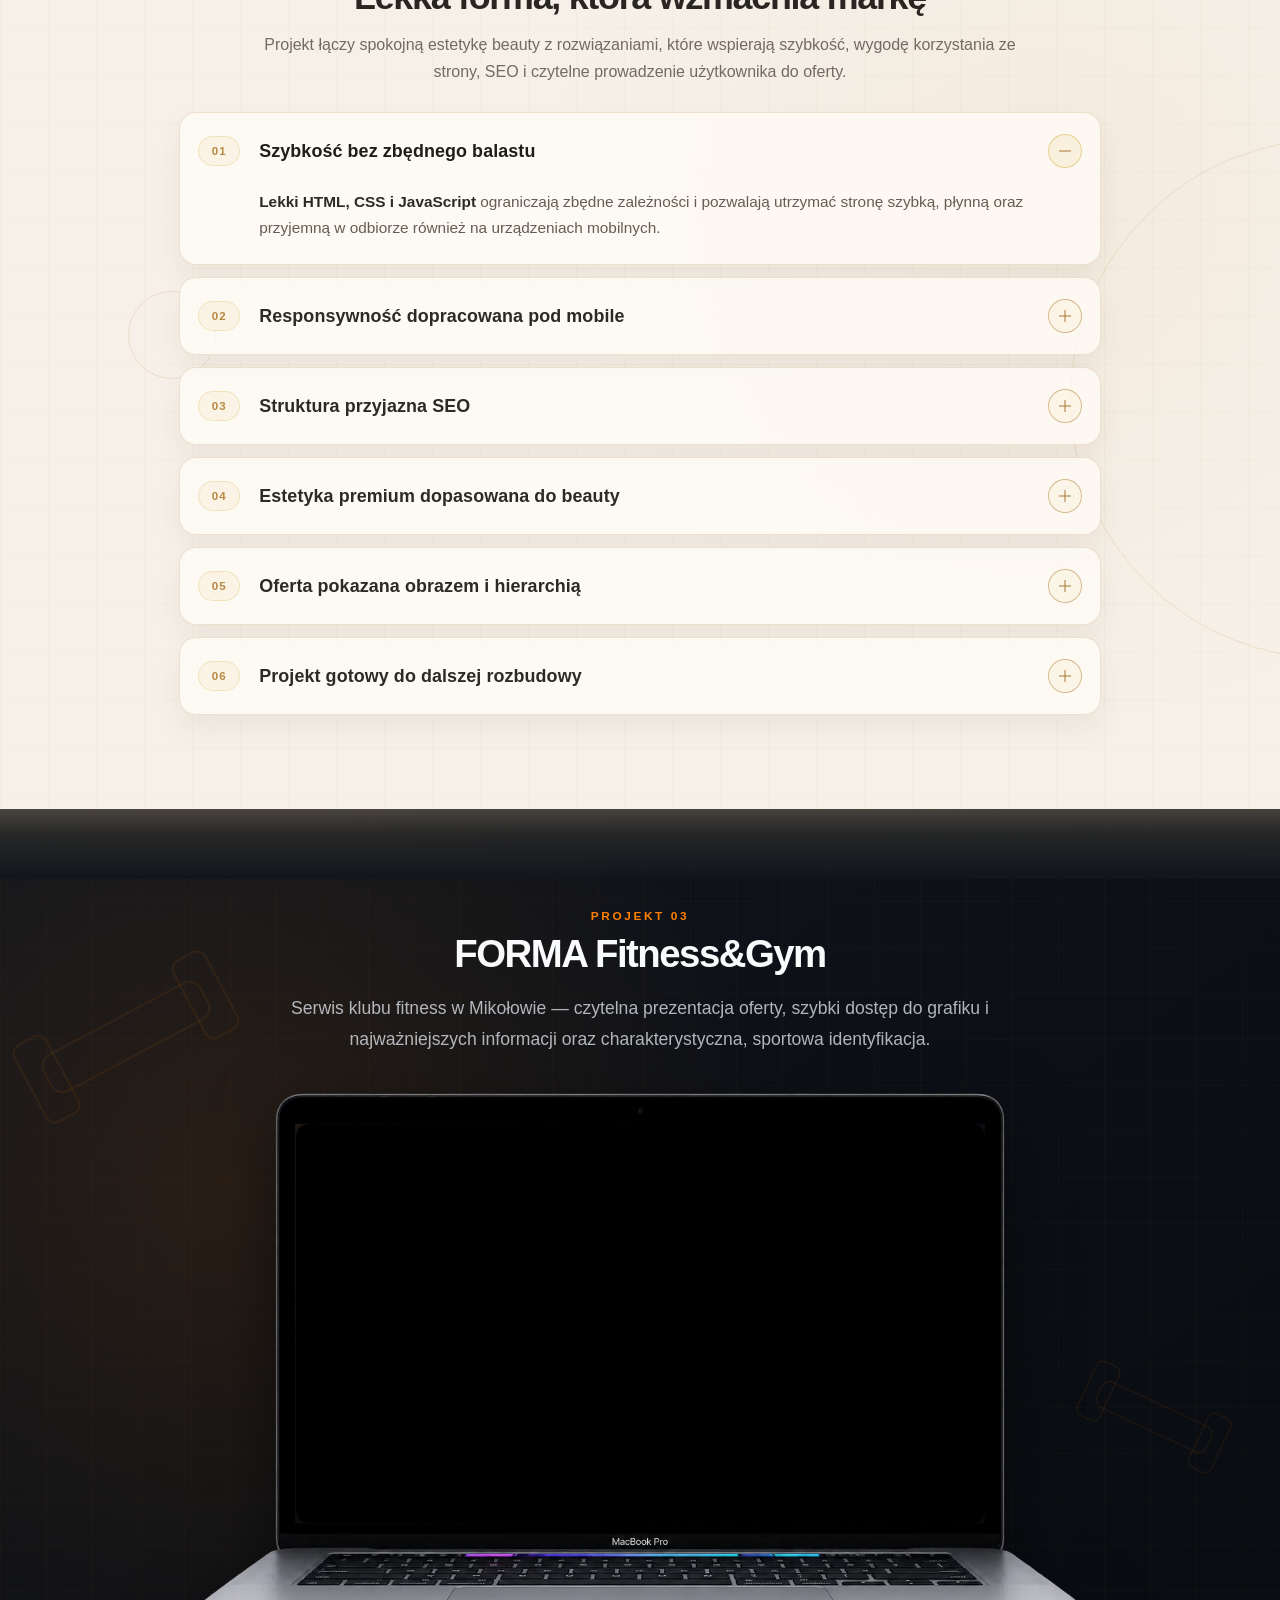
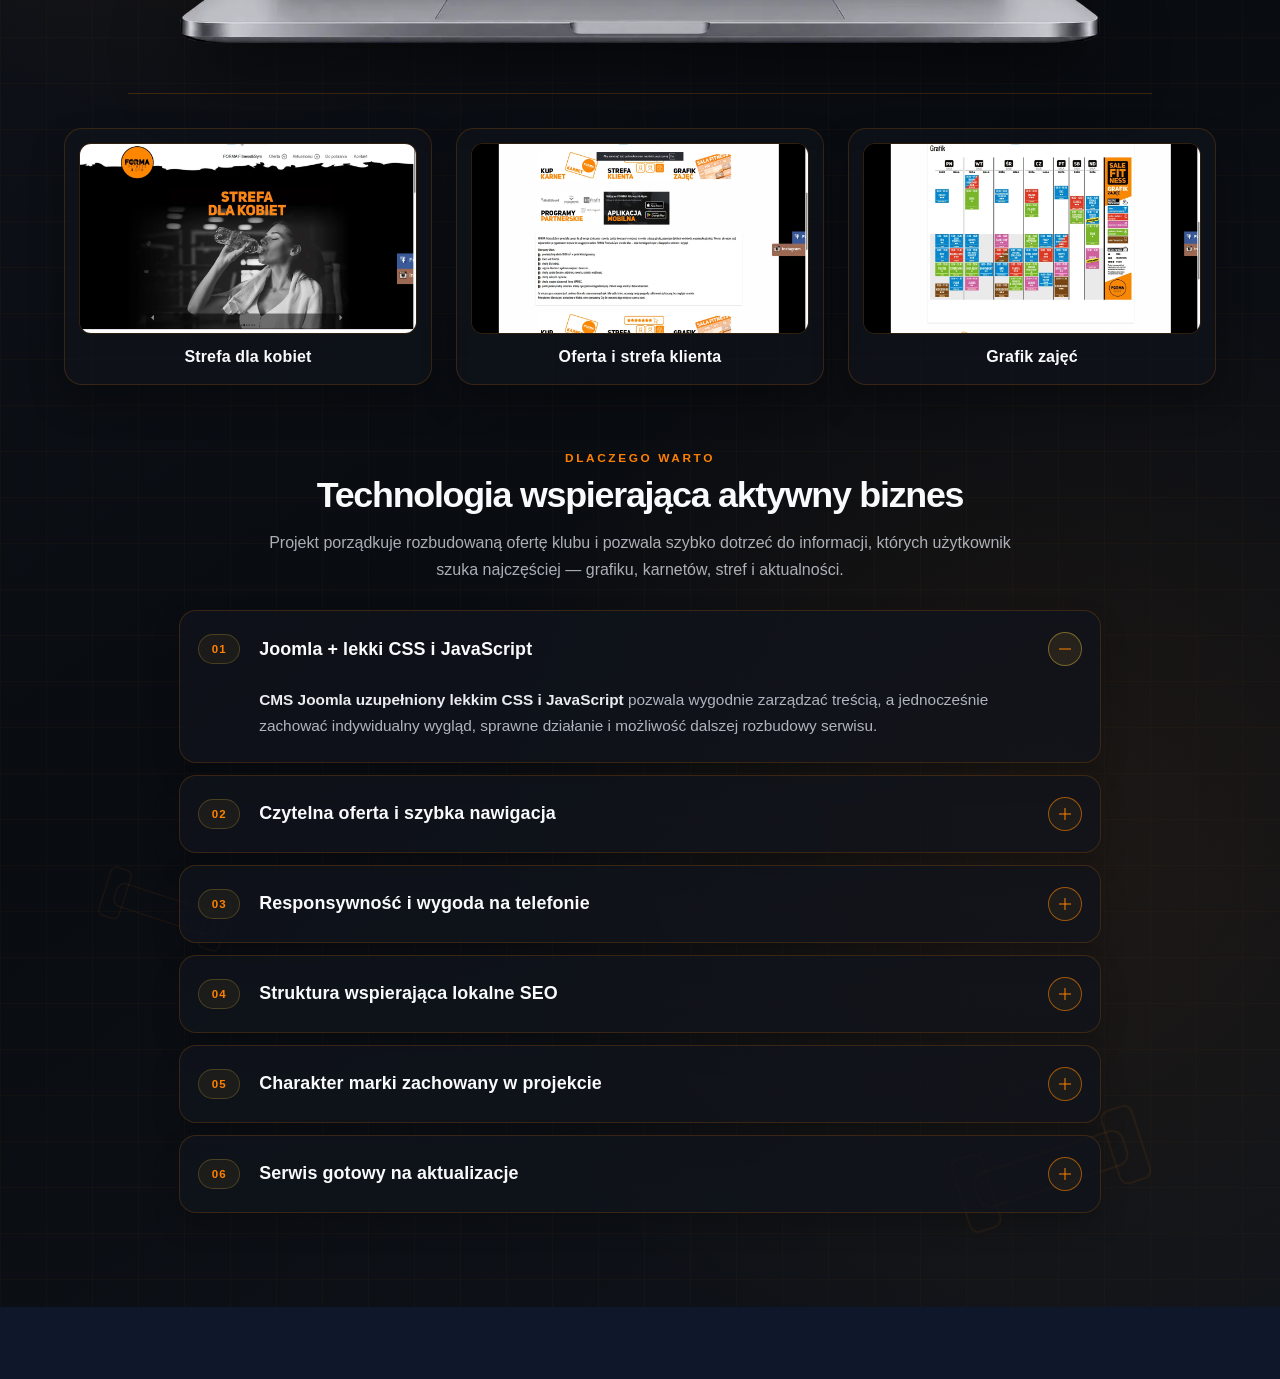
==== commit a880f399: "forma" ====
--- a/index.html
+++ b/index.html
@@ -365,6 +365,177 @@
         </div>
       </section>
 
+
+      <section class="portfolio-fitness" aria-labelledby="forma-title">
+        <div class="fitness-transition" aria-hidden="true"></div>
+
+        <div class="fitness-dumbbell dumbbell-one" aria-hidden="true"></div>
+        <div class="fitness-dumbbell dumbbell-two" aria-hidden="true"></div>
+        <div class="fitness-dumbbell dumbbell-three" aria-hidden="true"></div>
+        <div class="fitness-dumbbell dumbbell-four" aria-hidden="true"></div>
+
+        <div class="section-inner">
+          <header class="section-header fitness-header">
+            <p class="eyebrow fitness-eyebrow">Projekt 03</p>
+            <h2 id="forma-title">FORMA Fitness&amp;Gym</h2>
+            <p class="section-lead fitness-lead">
+              Serwis klubu fitness w Mikołowie — czytelna prezentacja oferty, szybki dostęp do grafiku
+              i najważniejszych informacji oraz charakterystyczna, sportowa identyfikacja.
+            </p>
+          </header>
+
+          <div class="showcase-block" aria-label="Prezentacja strony FORMA Fitness&amp;Gym">
+            <div class="laptop-wrapper fitness-laptop">
+              <div class="laptop-screen-overlay">
+                <video
+                  class="showcase-video"
+                  autoplay
+                  muted
+                  loop
+                  playsinline
+                  preload="metadata"
+                  controlslist="nodownload"
+                  aria-label="Wideo prezentujące stronę FORMA Fitness&amp;Gym"
+                >
+                  <source src="./forma1.webm" type="video/webm" />
+                </video>
+              </div>
+              <img
+                src="./laptop3.webp"
+                alt="Laptop z prezentacją strony FORMA Fitness&amp;Gym"
+                class="laptop-image"
+              />
+            </div>
+          </div>
+
+          <hr class="section-divider fitness-divider" />
+
+          <div class="miniature-section">
+            <div class="thumb-grid" aria-label="Miniatury realizacji FORMA Fitness&amp;Gym">
+              <button class="thumb-card fitness-thumb-card" type="button"
+                data-title="Strefa dla kobiet" data-image="./forma-hero-1200x675.webp"
+                aria-label="Otwórz podgląd sekcji Strefa dla kobiet">
+                <span class="thumb fitness-thumb">
+                  <img src="./forma-hero-1200x675.webp" alt="Strefa dla kobiet — FORMA Fitness&amp;Gym" loading="lazy" />
+                </span>
+                <span class="thumb-label">Strefa dla kobiet</span>
+              </button>
+
+              <button class="thumb-card fitness-thumb-card" type="button"
+                data-title="Oferta i strefa klienta" data-image="./forma-oferta-1200x675.webp"
+                aria-label="Otwórz podgląd oferty i strefy klienta">
+                <span class="thumb fitness-thumb">
+                  <img src="./forma-oferta-1200x675.webp" alt="Oferta i strefa klienta — FORMA Fitness&amp;Gym" loading="lazy" />
+                </span>
+                <span class="thumb-label">Oferta i strefa klienta</span>
+              </button>
+
+              <button class="thumb-card fitness-thumb-card" type="button"
+                data-title="Grafik zajęć" data-image="./forma-grafik-zajec-1200x675.webp"
+                aria-label="Otwórz podgląd grafiku zajęć">
+                <span class="thumb fitness-thumb">
+                  <img src="./forma-grafik-zajec-1200x675.webp" alt="Grafik zajęć — FORMA Fitness&amp;Gym" loading="lazy" />
+                </span>
+                <span class="thumb-label">Grafik zajęć</span>
+              </button>
+            </div>
+          </div>
+
+          <section class="why-section fitness-why" aria-labelledby="why-forma-title">
+            <div class="why-accordion-wrap reveal-on-scroll">
+              <div class="why-heading fitness-why-heading">
+                <p class="eyebrow fitness-eyebrow">Dlaczego warto</p>
+                <h3 id="why-forma-title">Technologia wspierająca aktywny biznes</h3>
+                <p>
+                  Projekt porządkuje rozbudowaną ofertę klubu i pozwala szybko dotrzeć do informacji,
+                  których użytkownik szuka najczęściej — grafiku, karnetów, stref i aktualności.
+                </p>
+              </div>
+
+              <div class="why-accordion fitness-accordion" data-accordion>
+                <article class="accordion-item fitness-accordion-item is-open">
+                  <button class="accordion-trigger" type="button" aria-expanded="true">
+                    <span class="accordion-number">01</span>
+                    <span class="accordion-title">Joomla + lekki CSS i JavaScript</span>
+                    <span class="accordion-icon" aria-hidden="true"></span>
+                  </button>
+                  <div class="accordion-content">
+                    <div class="accordion-content-inner">
+                      <p><strong>CMS Joomla uzupełniony lekkim CSS i JavaScript</strong> pozwala wygodnie zarządzać treścią, a jednocześnie zachować indywidualny wygląd, sprawne działanie i możliwość dalszej rozbudowy serwisu.</p>
+                    </div>
+                  </div>
+                </article>
+
+                <article class="accordion-item fitness-accordion-item">
+                  <button class="accordion-trigger" type="button" aria-expanded="false">
+                    <span class="accordion-number">02</span>
+                    <span class="accordion-title">Czytelna oferta i szybka nawigacja</span>
+                    <span class="accordion-icon" aria-hidden="true"></span>
+                  </button>
+                  <div class="accordion-content">
+                    <div class="accordion-content-inner">
+                      <p>Najważniejsze elementy — karnety, strefa klienta, grafik zajęć i oferta — są wyeksponowane tak, aby użytkownik szybko znalazł właściwą informację bez zbędnego szukania.</p>
+                    </div>
+                  </div>
+                </article>
+
+                <article class="accordion-item fitness-accordion-item">
+                  <button class="accordion-trigger" type="button" aria-expanded="false">
+                    <span class="accordion-number">03</span>
+                    <span class="accordion-title">Responsywność i wygoda na telefonie</span>
+                    <span class="accordion-icon" aria-hidden="true"></span>
+                  </button>
+                  <div class="accordion-content">
+                    <div class="accordion-content-inner">
+                      <p>Układ został przygotowany z myślą o różnych ekranach, dzięki czemu kluczowe informacje o klubie pozostają dostępne również dla osób korzystających ze smartfona.</p>
+                    </div>
+                  </div>
+                </article>
+
+                <article class="accordion-item fitness-accordion-item">
+                  <button class="accordion-trigger" type="button" aria-expanded="false">
+                    <span class="accordion-number">04</span>
+                    <span class="accordion-title">Struktura wspierająca lokalne SEO</span>
+                    <span class="accordion-icon" aria-hidden="true"></span>
+                  </button>
+                  <div class="accordion-content">
+                    <div class="accordion-content-inner">
+                      <p>Uporządkowana architektura treści i czytelne sekcje usług tworzą solidną bazę pod widoczność lokalną klubu oraz dalsze działania SEO.</p>
+                    </div>
+                  </div>
+                </article>
+
+                <article class="accordion-item fitness-accordion-item">
+                  <button class="accordion-trigger" type="button" aria-expanded="false">
+                    <span class="accordion-number">05</span>
+                    <span class="accordion-title">Charakter marki zachowany w projekcie</span>
+                    <span class="accordion-icon" aria-hidden="true"></span>
+                  </button>
+                  <div class="accordion-content">
+                    <div class="accordion-content-inner">
+                      <p>Mocny kontrast czerni, bieli i pomarańczowych akcentów utrzymuje sportowy charakter FORMA Fitness&amp;Gym i sprawia, że serwis pozostaje rozpoznawalny.</p>
+                    </div>
+                  </div>
+                </article>
+
+                <article class="accordion-item fitness-accordion-item">
+                  <button class="accordion-trigger" type="button" aria-expanded="false">
+                    <span class="accordion-number">06</span>
+                    <span class="accordion-title">Serwis gotowy na aktualizacje</span>
+                    <span class="accordion-icon" aria-hidden="true"></span>
+                  </button>
+                  <div class="accordion-content">
+                    <div class="accordion-content-inner">
+                      <p>CMS ułatwia bieżące publikowanie zmian w ofercie i aktualnościach, a modułowa konstrukcja pozwala rozwijać stronę wraz z ofertą klubu.</p>
+                    </div>
+                  </div>
+                </article>
+              </div>
+            </div>
+          </section>
+        </div>
+      </section>
+
     </main>
 
     <div class="lightbox" id="lightbox" aria-hidden="true">
--- a/styles.css
+++ b/styles.css
@@ -715,3 +715,464 @@
     font-size: 1rem;
   }
 }
+
+
+/* =========================================================
+   REALIZACJA 02 — KOSMETOLOGIA / jasny wariant
+   ========================================================= */
+.portfolio-cosmetology {
+  position: relative;
+  isolation: isolate;
+  overflow: hidden;
+  padding: 96px 0 76px;
+  color: #2d2926;
+  background:
+    radial-gradient(circle at 18% 28%, rgba(201, 157, 84, 0.08), transparent 30%),
+    radial-gradient(circle at 82% 72%, rgba(201, 157, 84, 0.06), transparent 28%),
+    #f6f0e8;
+}
+
+.light-transition {
+  position: absolute;
+  z-index: 0;
+  top: -88px;
+  left: 0;
+  width: 100%;
+  height: 150px;
+  pointer-events: none;
+  background: linear-gradient(
+    180deg,
+    #0f172a 0%,
+    rgba(15, 23, 42, 0.92) 18%,
+    rgba(49, 48, 47, 0.52) 48%,
+    rgba(209, 194, 175, 0.72) 74%,
+    #f6f0e8 100%
+  );
+  clip-path: ellipse(85% 62% at 50% 100%);
+}
+
+.portfolio-cosmetology::before {
+  content: "";
+  position: absolute;
+  inset: 0;
+  z-index: -2;
+  pointer-events: none;
+  background:
+    linear-gradient(to right, rgba(128, 103, 76, 0.035) 1px, transparent 1px),
+    linear-gradient(to bottom, rgba(128, 103, 76, 0.035) 1px, transparent 1px);
+  background-size: 48px 48px;
+}
+
+.cosmo-circle {
+  position: absolute;
+  z-index: -1;
+  border-radius: 50%;
+  border: 1px solid rgba(183, 137, 65, 0.18);
+  pointer-events: none;
+}
+
+.cosmo-circle-one {
+  width: 360px;
+  height: 360px;
+  top: 130px;
+  left: -160px;
+}
+
+.cosmo-circle-two {
+  width: 155px;
+  height: 155px;
+  top: 410px;
+  right: 6%;
+}
+
+.cosmo-circle-three {
+  width: 520px;
+  height: 520px;
+  bottom: 150px;
+  right: -310px;
+}
+
+.cosmo-circle-four {
+  width: 88px;
+  height: 88px;
+  bottom: 430px;
+  left: 10%;
+}
+
+.section-inner-light {
+  position: relative;
+  z-index: 2;
+}
+
+.section-header-light {
+  margin-bottom: 34px;
+}
+
+.section-header-light h2 {
+  color: #272320;
+}
+
+.section-header-light .section-lead {
+  width: min(720px, 92%);
+  margin: 18px auto 0;
+  color: #6d645d;
+  font-size: clamp(1rem, 1.5vw, 1.1rem);
+  line-height: 1.75;
+}
+
+.eyebrow-light {
+  color: #b78942;
+}
+
+.laptop-wrapper-light {
+  filter: drop-shadow(0 24px 30px rgba(86, 66, 44, 0.22));
+}
+
+.section-divider-light {
+  border-top-color: rgba(158, 119, 63, 0.23);
+}
+
+.thumb-card-light {
+  color: #2d2926;
+  background: rgba(255, 252, 247, 0.72);
+  border-color: rgba(177, 134, 70, 0.22);
+  box-shadow: 0 18px 34px rgba(91, 69, 46, 0.09);
+  backdrop-filter: blur(4px);
+}
+
+.thumb-card-light:hover,
+.thumb-card-light:focus-visible {
+  border-color: rgba(177, 134, 70, 0.55);
+  box-shadow: 0 22px 40px rgba(91, 69, 46, 0.14);
+}
+
+.thumb-light {
+  border-color: rgba(177, 134, 70, 0.18);
+  background: #eee3d6;
+}
+
+.thumb-label-light {
+  color: #302a25;
+}
+
+.why-section-light {
+  color: #2d2926;
+}
+
+.why-heading-light h3 {
+  color: #292521;
+}
+
+.why-heading-light > p:last-child {
+  color: #736a62;
+}
+
+.why-accordion-light .accordion-item-light {
+  background: rgba(255, 252, 247, 0.78);
+  border-color: rgba(177, 134, 70, 0.22);
+  box-shadow: 0 14px 28px rgba(91, 69, 46, 0.065);
+}
+
+.why-accordion-light .accordion-item-light:hover {
+  border-color: rgba(177, 134, 70, 0.42);
+}
+
+.accordion-trigger-light {
+  color: #302a25;
+}
+
+.why-accordion-light .accordion-number {
+  color: #b78942;
+}
+
+.why-accordion-light .accordion-content-inner {
+  color: #6c625a;
+}
+
+.why-accordion-light .accordion-icon {
+  border-color: rgba(183, 137, 66, 0.55);
+}
+
+.why-accordion-light .accordion-icon::before,
+.why-accordion-light .accordion-icon::after {
+  background: #a77936;
+}
+
+/* Lightbox otwierany również z jasnej sekcji pozostaje ciemny,
+   dzięki czemu zdjęcie ma mocniejszy kontrast i wspólną obsługę. */
+
+@media (max-width: 700px) {
+  .portfolio-cosmetology {
+    padding: 72px 0 58px;
+  }
+
+  .light-transition {
+    top: -64px;
+    height: 112px;
+  }
+
+  .cosmo-circle-one {
+    width: 240px;
+    height: 240px;
+    left: -150px;
+  }
+
+  .cosmo-circle-two {
+    width: 110px;
+    height: 110px;
+    right: -35px;
+    top: 520px;
+  }
+
+  .cosmo-circle-three {
+    width: 340px;
+    height: 340px;
+    right: -240px;
+  }
+
+  .section-header-light .section-lead {
+    width: 94%;
+    font-size: 0.98rem;
+    line-height: 1.65;
+  }
+}
+
+
+/* ===== FIX: kontrast tekstu w jasnym akordeonie Kosmetologia ===== */
+.why-section-light .accordion-item,
+.why-section-light .accordion-trigger,
+.why-section-light .accordion-title {
+  color: #2d2926;
+}
+
+.why-section-light .accordion-content,
+.why-section-light .accordion-content-inner,
+.why-section-light .accordion-content-inner p {
+  color: #655c54;
+}
+
+.why-section-light .accordion-content-inner strong {
+  color: #2d2926;
+  font-weight: 700;
+}
+
+.why-section-light .accordion-number {
+  color: #b78942;
+}
+
+.why-section-light .accordion-item.is-open .accordion-title {
+  color: #201c19;
+}
+
+
+/* =========================================================
+   REALIZACJA 03 — FORMA FITNESS&GYM / ciemny wariant
+   ========================================================= */
+.portfolio-fitness {
+  position: relative;
+  isolation: isolate;
+  overflow: hidden;
+  padding: 100px 0 76px;
+  color: #f8fafc;
+  background:
+    radial-gradient(circle at 18% 18%, rgba(255, 128, 0, 0.11), transparent 27%),
+    radial-gradient(circle at 82% 78%, rgba(255, 128, 0, 0.07), transparent 30%),
+    linear-gradient(145deg, #11151c 0%, #090c11 55%, #10141a 100%);
+}
+
+.fitness-transition {
+  position: absolute;
+  z-index: 0;
+  top: -94px;
+  left: 0;
+  width: 100%;
+  height: 164px;
+  pointer-events: none;
+  background: linear-gradient(
+    180deg,
+    #f6f0e8 0%,
+    rgba(246, 240, 232, 0.92) 18%,
+    rgba(151, 137, 119, 0.55) 48%,
+    rgba(43, 43, 42, 0.76) 73%,
+    #11151c 100%
+  );
+  clip-path: ellipse(86% 62% at 50% 100%);
+}
+
+.portfolio-fitness::before {
+  content: "";
+  position: absolute;
+  inset: 0;
+  z-index: -2;
+  pointer-events: none;
+  background:
+    linear-gradient(to right, rgba(255, 128, 0, 0.028) 1px, transparent 1px),
+    linear-gradient(to bottom, rgba(255, 128, 0, 0.028) 1px, transparent 1px);
+  background-size: 46px 46px;
+}
+
+/* Dekoracyjne hantle budowane wyłącznie CSS-em */
+.fitness-dumbbell {
+  position: absolute;
+  z-index: -1;
+  width: 150px;
+  height: 36px;
+  border-radius: 12px;
+  border: 2px solid rgba(255, 128, 0, 0.07);
+  transform: rotate(-24deg);
+  pointer-events: none;
+}
+
+.fitness-dumbbell::before,
+.fitness-dumbbell::after {
+  content: "";
+  position: absolute;
+  top: 50%;
+  width: 28px;
+  height: 70px;
+  border-radius: 9px;
+  border: 2px solid rgba(255, 128, 0, 0.07);
+  transform: translateY(-50%);
+}
+
+.fitness-dumbbell::before { left: -18px; }
+.fitness-dumbbell::after { right: -18px; }
+
+.dumbbell-one {
+  top: 210px;
+  left: 4%;
+  transform: rotate(-28deg) scale(1.2);
+}
+
+.dumbbell-two {
+  top: 590px;
+  right: 4%;
+  transform: rotate(25deg) scale(0.82);
+}
+
+.dumbbell-three {
+  bottom: 380px;
+  left: 7%;
+  transform: rotate(18deg) scale(0.7);
+}
+
+.dumbbell-four {
+  bottom: 120px;
+  right: 12%;
+  transform: rotate(-18deg) scale(1.05);
+}
+
+.fitness-header {
+  position: relative;
+  z-index: 2;
+  margin-bottom: 34px;
+}
+
+.fitness-header h2 {
+  color: #f8fafc;
+}
+
+.fitness-eyebrow {
+  color: #ff8000;
+}
+
+.fitness-lead {
+  width: min(760px, 92%);
+  margin: 18px auto 0;
+  color: rgba(226, 232, 240, 0.76);
+  font-size: clamp(1rem, 1.5vw, 1.1rem);
+  line-height: 1.75;
+}
+
+.fitness-laptop {
+  filter: drop-shadow(0 26px 34px rgba(0, 0, 0, 0.52));
+}
+
+.fitness-divider {
+  border-top-color: rgba(255, 128, 0, 0.22);
+}
+
+.fitness-thumb-card {
+  background: rgba(16, 20, 27, 0.72);
+  border-color: rgba(255, 128, 0, 0.18);
+  box-shadow: 0 18px 34px rgba(0, 0, 0, 0.28);
+}
+
+.fitness-thumb-card:hover,
+.fitness-thumb-card:focus-visible {
+  border-color: rgba(255, 128, 0, 0.55);
+  box-shadow: 0 22px 42px rgba(0, 0, 0, 0.38);
+}
+
+.fitness-thumb {
+  border-color: rgba(255, 128, 0, 0.16);
+  background: #090c11;
+}
+
+.fitness-why-heading h3 {
+  color: #f8fafc;
+}
+
+.fitness-why-heading > p:last-child {
+  color: rgba(226, 232, 240, 0.74);
+}
+
+.fitness-accordion .fitness-accordion-item {
+  background: rgba(16, 20, 27, 0.78);
+  border-color: rgba(255, 128, 0, 0.18);
+  box-shadow: 0 14px 28px rgba(0, 0, 0, 0.2);
+}
+
+.fitness-accordion .fitness-accordion-item:hover {
+  border-color: rgba(255, 128, 0, 0.42);
+}
+
+.fitness-accordion .accordion-number {
+  color: #ff8000;
+}
+
+.fitness-accordion .accordion-icon {
+  border-color: rgba(255, 128, 0, 0.58);
+}
+
+.fitness-accordion .accordion-icon::before,
+.fitness-accordion .accordion-icon::after {
+  background: #ff8000;
+}
+
+@media (max-width: 700px) {
+  .portfolio-fitness {
+    padding: 74px 0 58px;
+  }
+
+  .fitness-transition {
+    top: -66px;
+    height: 116px;
+  }
+
+  .fitness-lead {
+    width: 94%;
+    font-size: 0.98rem;
+    line-height: 1.65;
+  }
+
+  .fitness-dumbbell {
+    opacity: 0.7;
+  }
+
+  .dumbbell-one {
+    left: -72px;
+  }
+
+  .dumbbell-two {
+    right: -76px;
+  }
+
+  .dumbbell-three {
+    left: -88px;
+  }
+
+  .dumbbell-four {
+    right: -78px;
+  }
+}
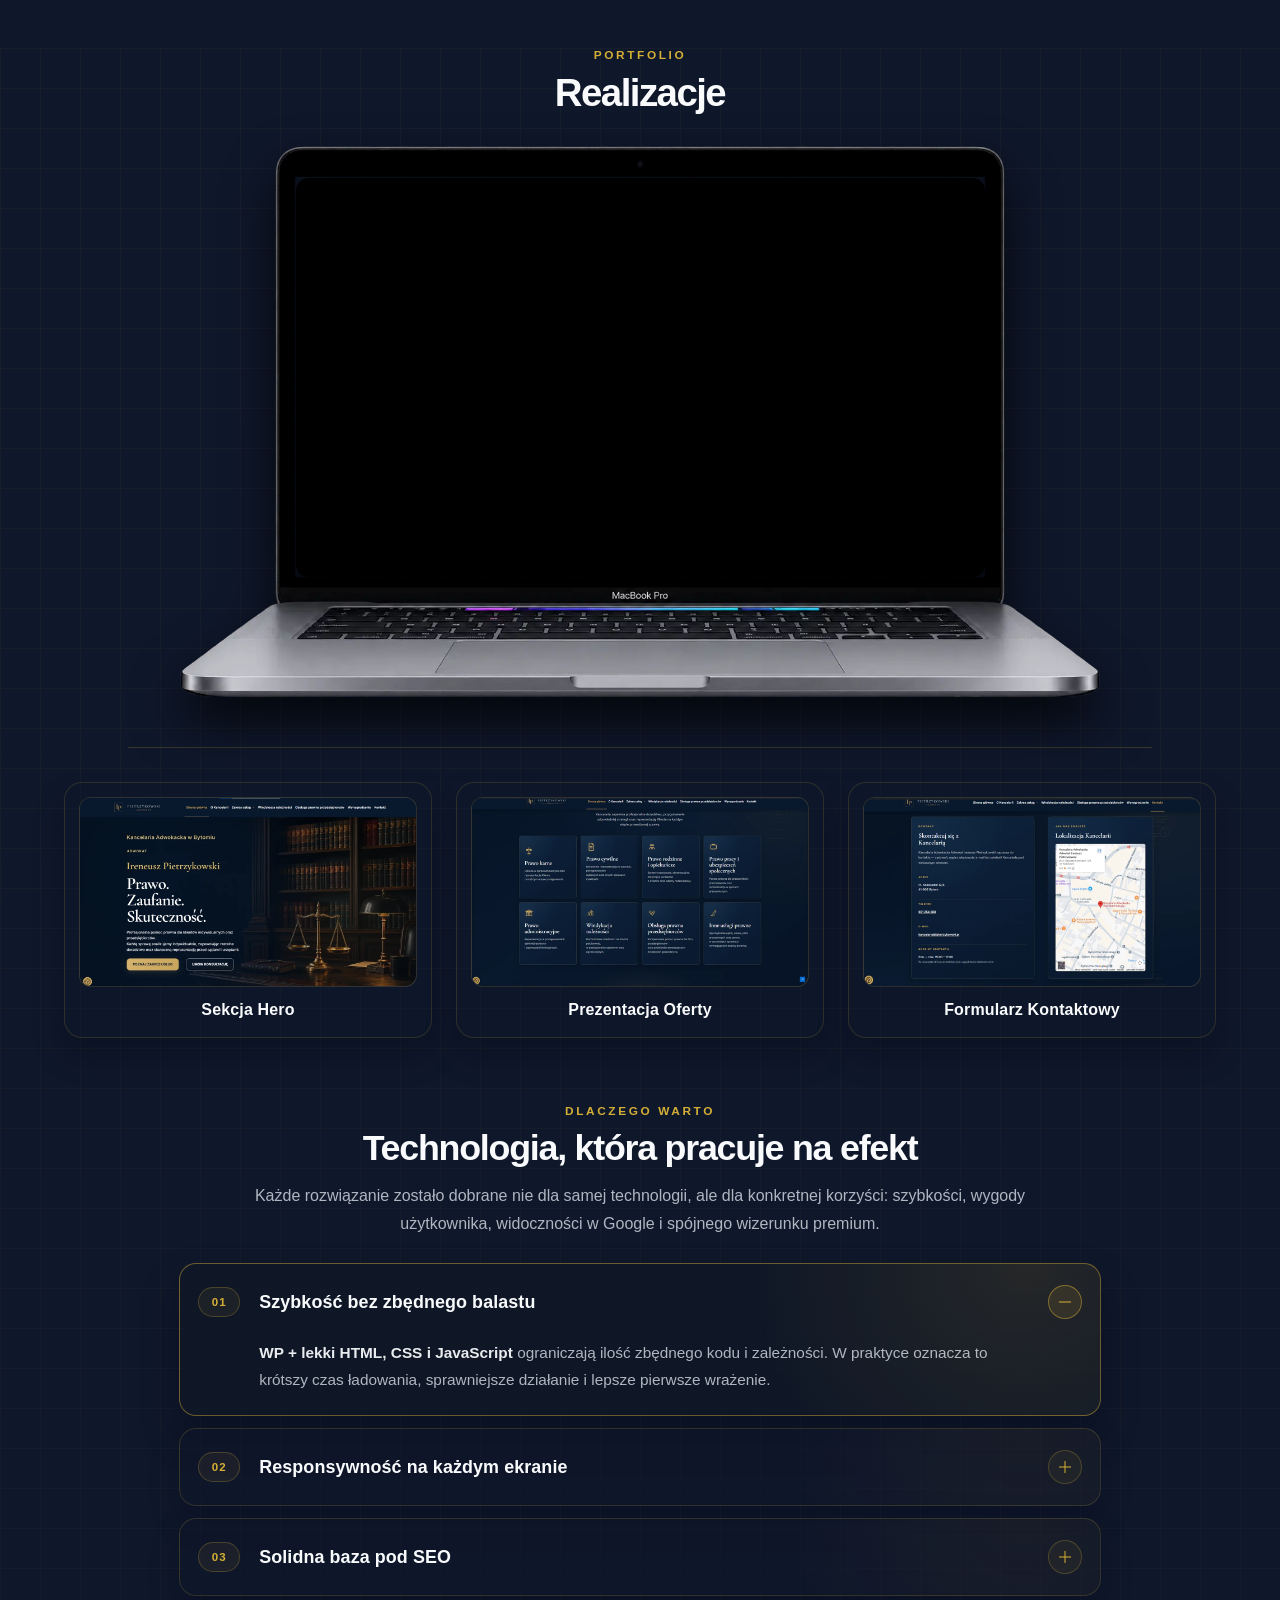
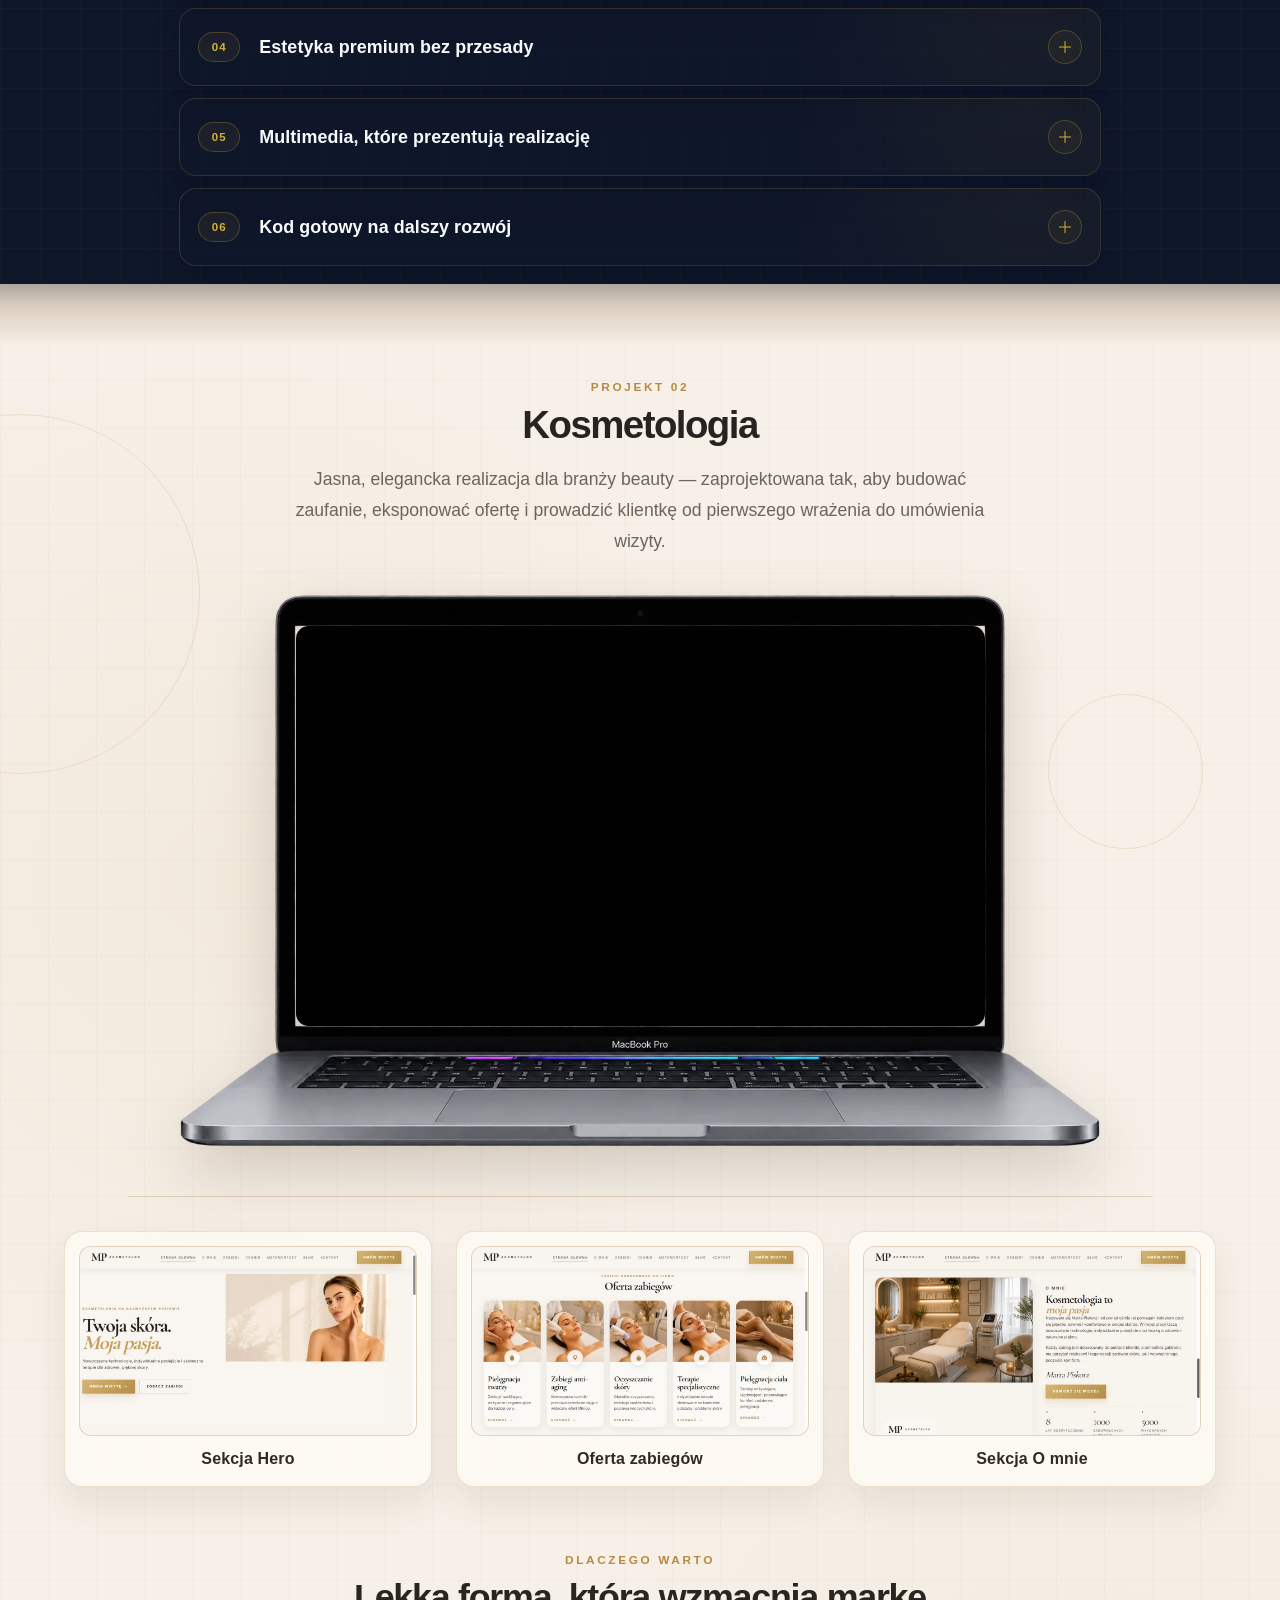
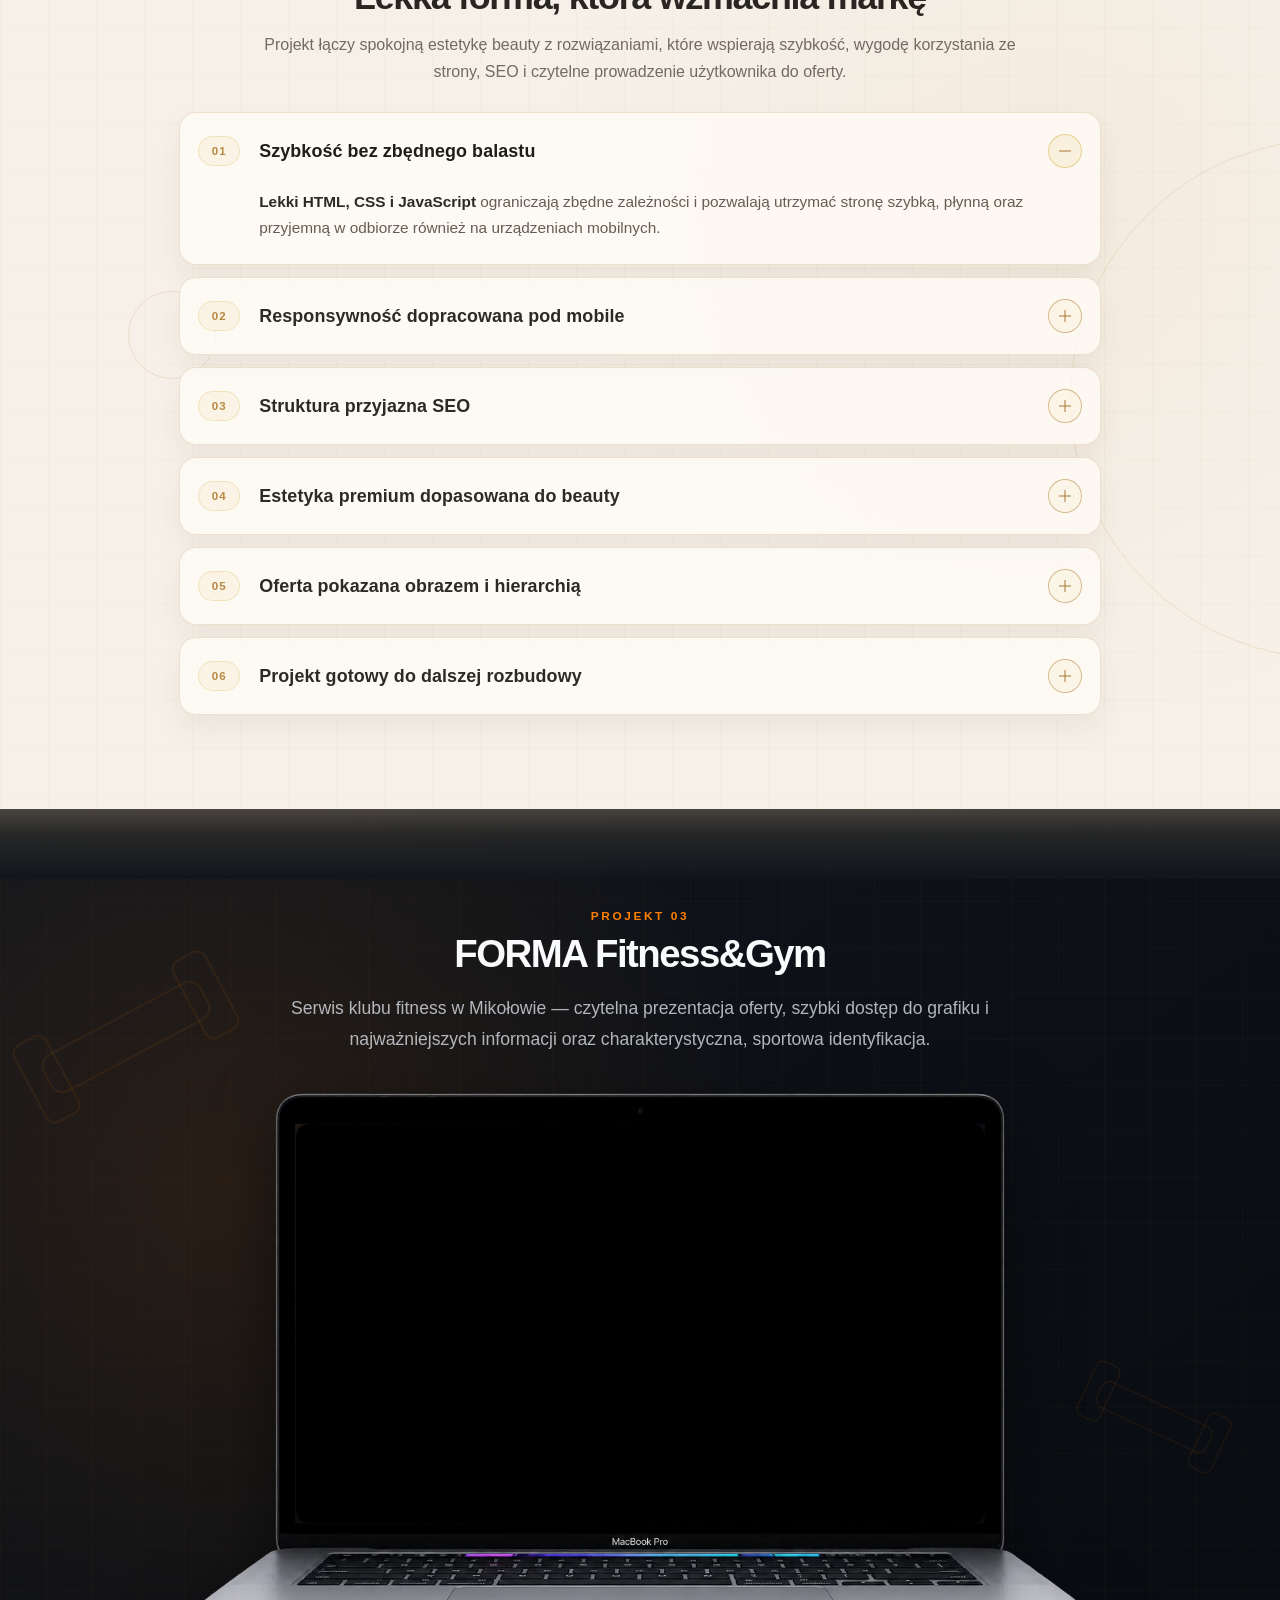
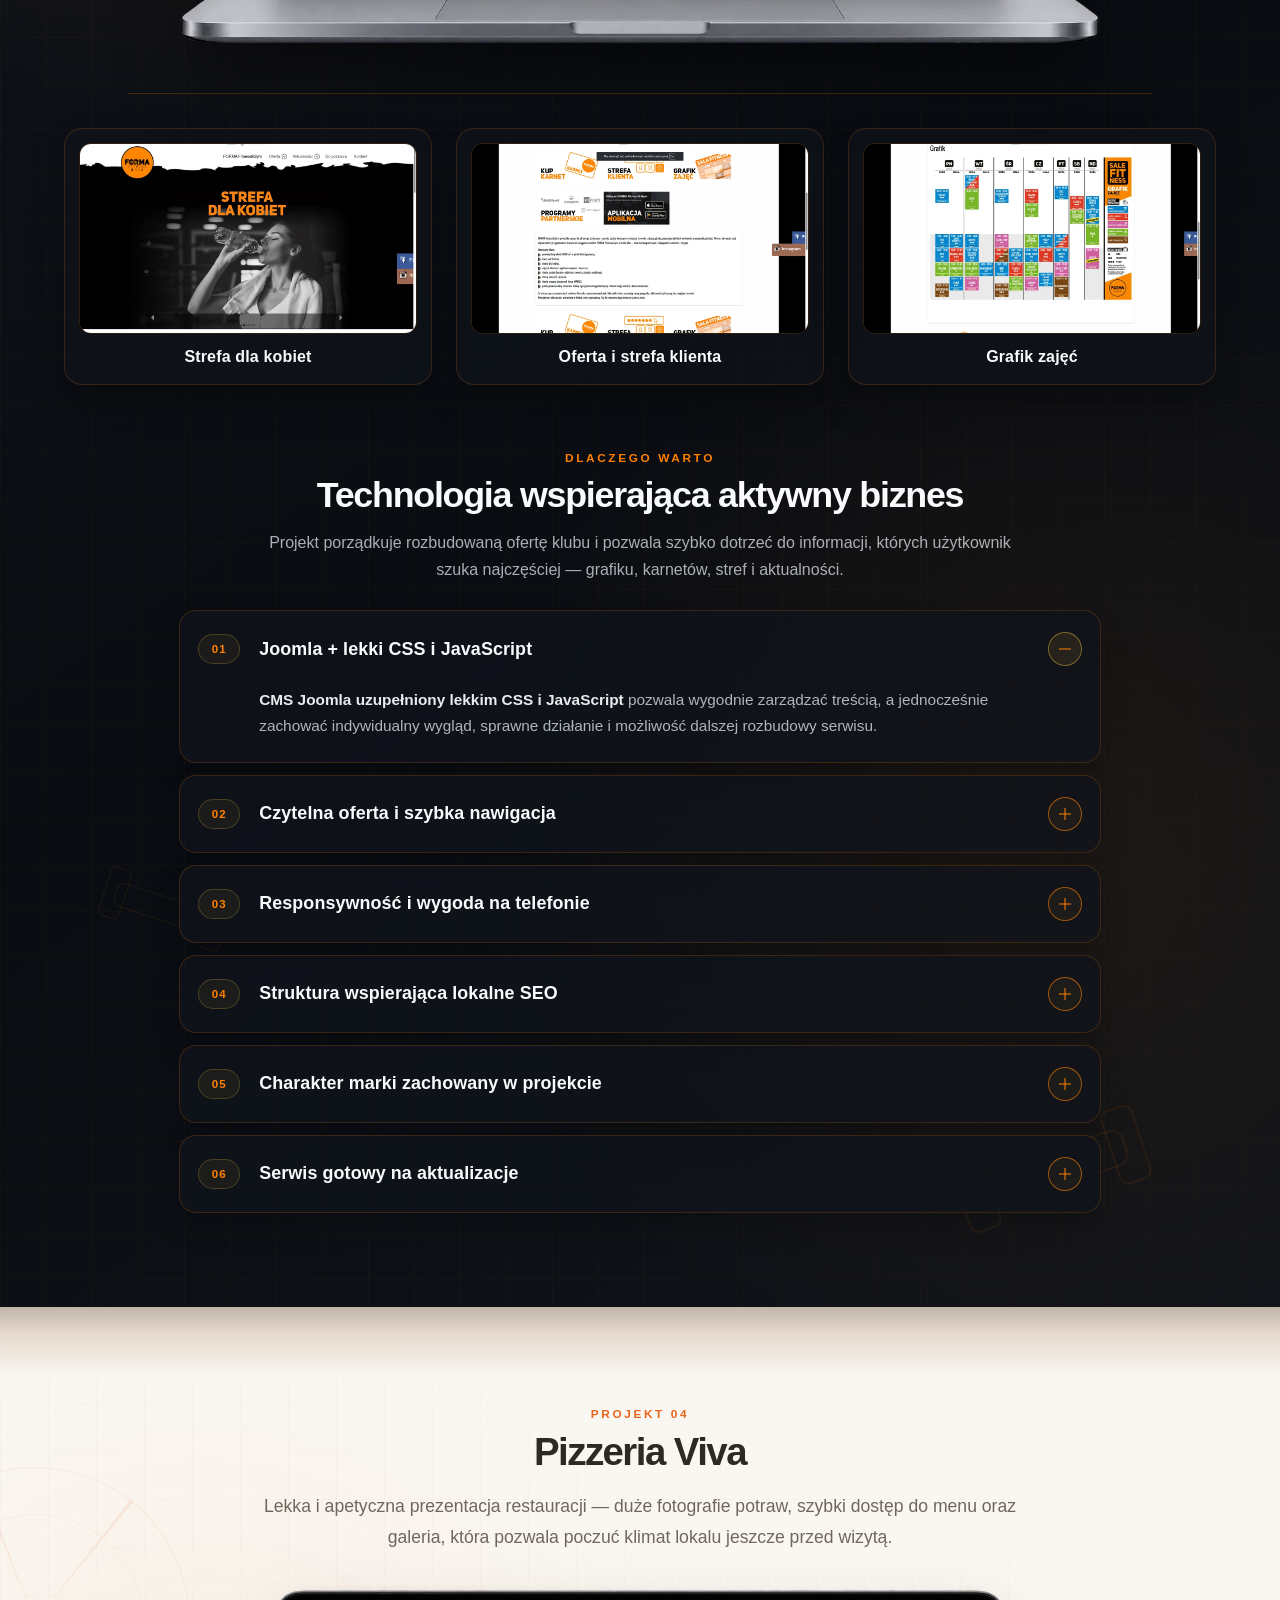
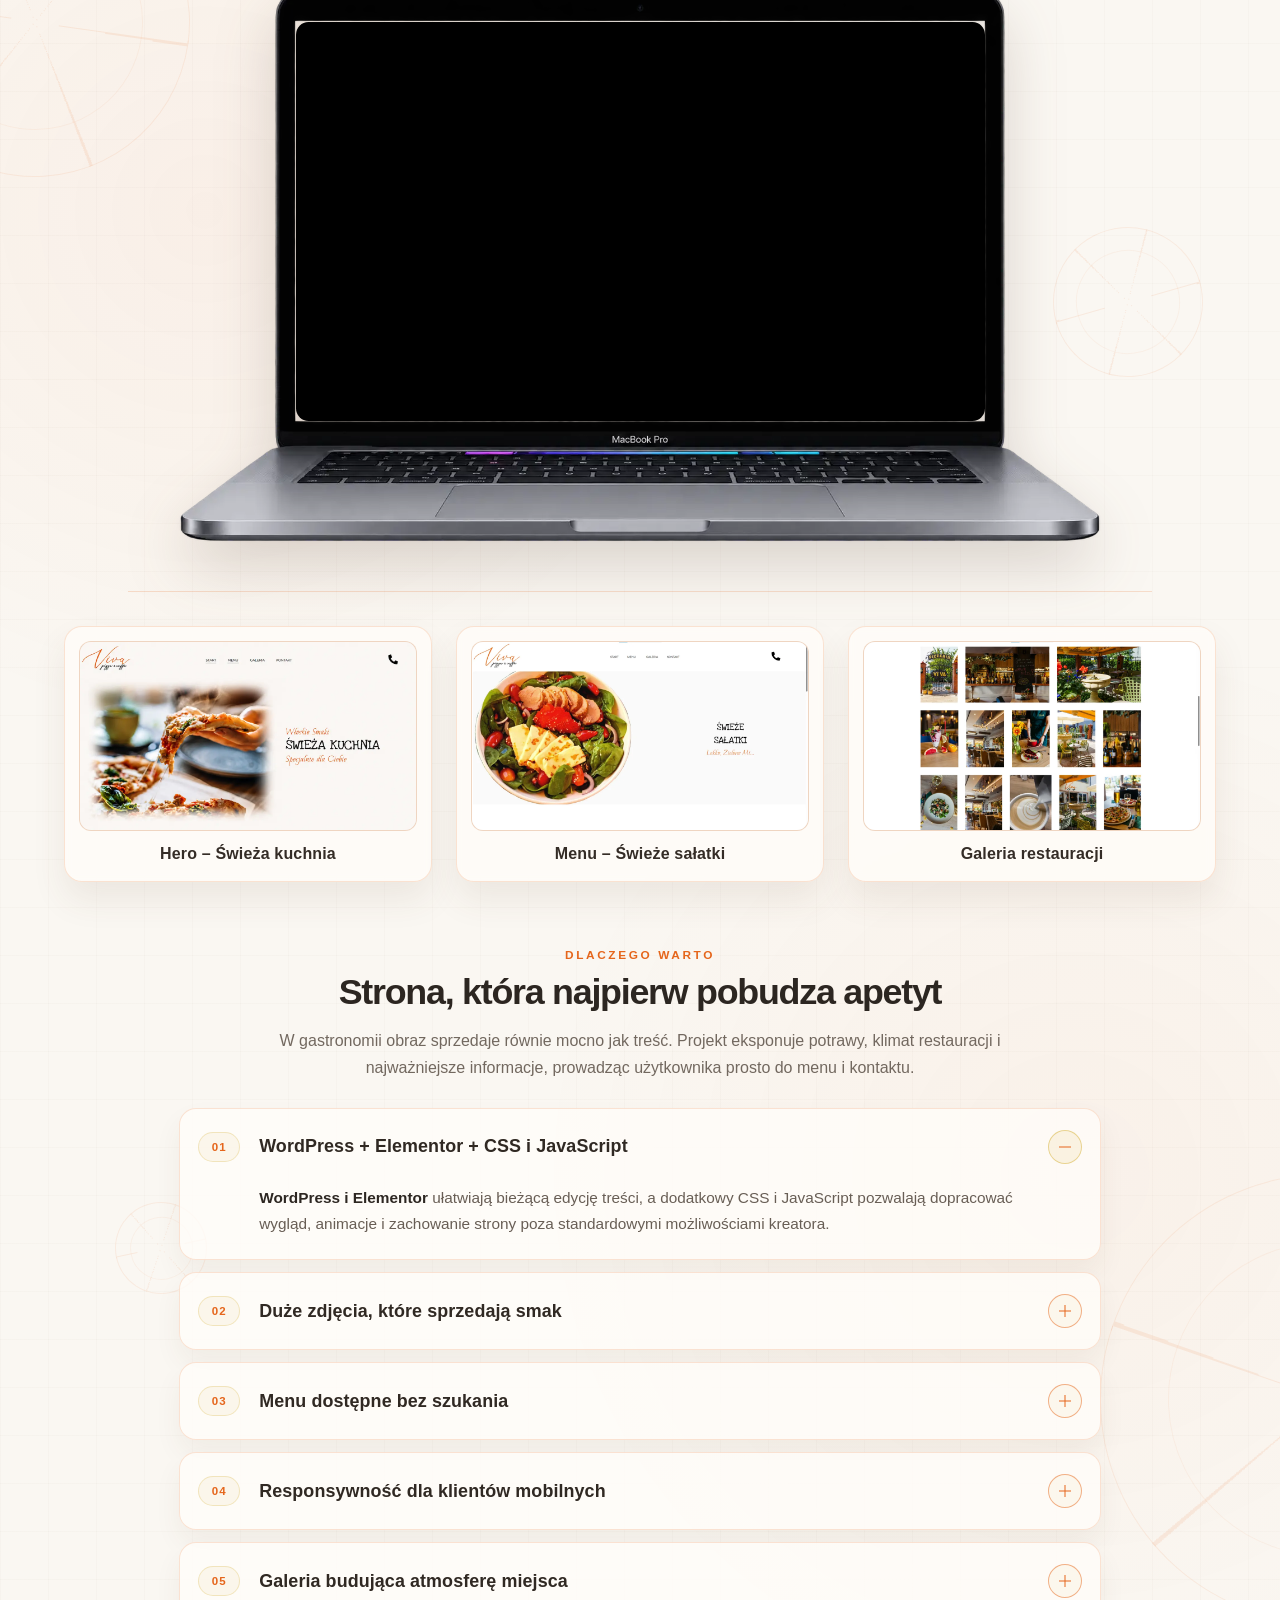
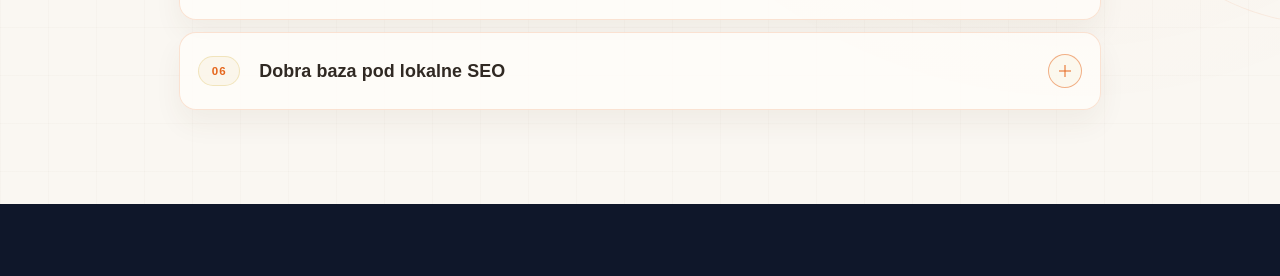
==== commit 1ead6d96: "viva" ====
--- a/index.html
+++ b/index.html
@@ -536,6 +536,201 @@
         </div>
       </section>
 
+
+      <section class="portfolio-viva" aria-labelledby="viva-title">
+        <div class="viva-transition" aria-hidden="true"></div>
+
+        <div class="pizza-orbit pizza-orbit-one" aria-hidden="true"></div>
+        <div class="pizza-orbit pizza-orbit-two" aria-hidden="true"></div>
+        <div class="pizza-orbit pizza-orbit-three" aria-hidden="true"></div>
+        <div class="pizza-orbit pizza-orbit-four" aria-hidden="true"></div>
+
+        <div class="section-inner section-inner-viva">
+          <header class="section-header viva-header">
+            <p class="eyebrow viva-eyebrow">Projekt 04</p>
+            <h2 id="viva-title">Pizzeria Viva</h2>
+            <p class="section-lead viva-lead">
+              Lekka i apetyczna prezentacja restauracji — duże fotografie potraw, szybki dostęp do menu
+              oraz galeria, która pozwala poczuć klimat lokalu jeszcze przed wizytą.
+            </p>
+          </header>
+
+          <div class="showcase-block" aria-label="Prezentacja strony Pizzeria Viva">
+            <div class="laptop-wrapper viva-laptop">
+              <div class="laptop-screen-overlay">
+                <video
+                  class="showcase-video"
+                  autoplay
+                  muted
+                  loop
+                  playsinline
+                  preload="metadata"
+                  controlslist="nodownload"
+                  aria-label="Wideo prezentujące stronę Pizzeria Viva"
+                >
+                  <source src="./viva1.webm" type="video/webm" />
+                </video>
+              </div>
+              <img
+                src="./laptop3.webp"
+                alt="Laptop z prezentacją strony Pizzeria Viva"
+                class="laptop-image"
+              />
+            </div>
+          </div>
+
+          <hr class="section-divider viva-divider" />
+
+          <div class="miniature-section">
+            <div class="thumb-grid" aria-label="Miniatury realizacji Pizzeria Viva">
+              <button
+                class="thumb-card viva-thumb-card"
+                type="button"
+                data-title="Hero – Świeża kuchnia"
+                data-image="./viva-hero-1200x675.webp"
+                aria-label="Otwórz podgląd sekcji Hero Pizzeria Viva"
+              >
+                <span class="thumb viva-thumb">
+                  <img
+                    src="./viva-hero-1200x675.webp"
+                    alt="Hero strony Pizzeria Viva – świeża kuchnia"
+                    loading="lazy"
+                  />
+                </span>
+                <span class="thumb-label viva-thumb-label">Hero – Świeża kuchnia</span>
+              </button>
+
+              <button
+                class="thumb-card viva-thumb-card"
+                type="button"
+                data-title="Menu – Świeże sałatki"
+                data-image="./viva-menu-salatki-1200x675.webp"
+                aria-label="Otwórz podgląd sekcji menu Pizzeria Viva"
+              >
+                <span class="thumb viva-thumb">
+                  <img
+                    src="./viva-menu-salatki-1200x675.webp"
+                    alt="Menu Pizzeria Viva – świeże sałatki"
+                    loading="lazy"
+                  />
+                </span>
+                <span class="thumb-label viva-thumb-label">Menu – Świeże sałatki</span>
+              </button>
+
+              <button
+                class="thumb-card viva-thumb-card"
+                type="button"
+                data-title="Galeria restauracji"
+                data-image="./viva-galeria-1200x675.webp"
+                aria-label="Otwórz podgląd galerii Pizzeria Viva"
+              >
+                <span class="thumb viva-thumb">
+                  <img
+                    src="./viva-galeria-1200x675.webp"
+                    alt="Galeria restauracji Pizzeria Viva"
+                    loading="lazy"
+                  />
+                </span>
+                <span class="thumb-label viva-thumb-label">Galeria restauracji</span>
+              </button>
+            </div>
+          </div>
+
+          <section class="why-section viva-why" aria-labelledby="why-viva-title">
+            <div class="why-accordion-wrap reveal-on-scroll">
+              <div class="why-heading viva-why-heading">
+                <p class="eyebrow viva-eyebrow">Dlaczego warto</p>
+                <h3 id="why-viva-title">Strona, która najpierw pobudza apetyt</h3>
+                <p>
+                  W gastronomii obraz sprzedaje równie mocno jak treść. Projekt eksponuje potrawy,
+                  klimat restauracji i najważniejsze informacje, prowadząc użytkownika prosto do menu i kontaktu.
+                </p>
+              </div>
+
+              <div class="why-accordion viva-accordion" data-accordion>
+                <article class="accordion-item viva-accordion-item is-open">
+                  <button class="accordion-trigger viva-accordion-trigger" type="button" aria-expanded="true">
+                    <span class="accordion-number">01</span>
+                    <span class="accordion-title">WordPress + Elementor + CSS i JavaScript</span>
+                    <span class="accordion-icon" aria-hidden="true"></span>
+                  </button>
+                  <div class="accordion-content">
+                    <div class="accordion-content-inner">
+                      <p><strong>WordPress i Elementor</strong> ułatwiają bieżącą edycję treści, a dodatkowy CSS i JavaScript pozwalają dopracować wygląd, animacje i zachowanie strony poza standardowymi możliwościami kreatora.</p>
+                    </div>
+                  </div>
+                </article>
+
+                <article class="accordion-item viva-accordion-item">
+                  <button class="accordion-trigger viva-accordion-trigger" type="button" aria-expanded="false">
+                    <span class="accordion-number">02</span>
+                    <span class="accordion-title">Duże zdjęcia, które sprzedają smak</span>
+                    <span class="accordion-icon" aria-hidden="true"></span>
+                  </button>
+                  <div class="accordion-content">
+                    <div class="accordion-content-inner">
+                      <p>Fotografie potraw zajmują ważne miejsce w układzie, dzięki czemu użytkownik od pierwszych sekund widzi charakter kuchni i łatwiej podejmuje decyzję o wizycie lub zamówieniu.</p>
+                    </div>
+                  </div>
+                </article>
+
+                <article class="accordion-item viva-accordion-item">
+                  <button class="accordion-trigger viva-accordion-trigger" type="button" aria-expanded="false">
+                    <span class="accordion-number">03</span>
+                    <span class="accordion-title">Menu dostępne bez szukania</span>
+                    <span class="accordion-icon" aria-hidden="true"></span>
+                  </button>
+                  <div class="accordion-content">
+                    <div class="accordion-content-inner">
+                      <p>Prosta nawigacja i wyraźne sekcje prowadzą użytkownika do menu, galerii i kontaktu bez zbędnych kroków — szczególnie istotne przy korzystaniu ze strony na telefonie.</p>
+                    </div>
+                  </div>
+                </article>
+
+                <article class="accordion-item viva-accordion-item">
+                  <button class="accordion-trigger viva-accordion-trigger" type="button" aria-expanded="false">
+                    <span class="accordion-number">04</span>
+                    <span class="accordion-title">Responsywność dla klientów mobilnych</span>
+                    <span class="accordion-icon" aria-hidden="true"></span>
+                  </button>
+                  <div class="accordion-content">
+                    <div class="accordion-content-inner">
+                      <p>Układ dopasowuje się do mniejszych ekranów, dzięki czemu zdjęcia, menu i dane kontaktowe pozostają wygodne w obsłudze także wtedy, gdy klient sprawdza restaurację będąc już poza domem.</p>
+                    </div>
+                  </div>
+                </article>
+
+                <article class="accordion-item viva-accordion-item">
+                  <button class="accordion-trigger viva-accordion-trigger" type="button" aria-expanded="false">
+                    <span class="accordion-number">05</span>
+                    <span class="accordion-title">Galeria budująca atmosferę miejsca</span>
+                    <span class="accordion-icon" aria-hidden="true"></span>
+                  </button>
+                  <div class="accordion-content">
+                    <div class="accordion-content-inner">
+                      <p>Galeria pokazuje nie tylko jedzenie, ale również wnętrze i ogródek. Dzięki temu strona sprzedaje całe doświadczenie wizyty, a nie wyłącznie pojedyncze dania.</p>
+                    </div>
+                  </div>
+                </article>
+
+                <article class="accordion-item viva-accordion-item">
+                  <button class="accordion-trigger viva-accordion-trigger" type="button" aria-expanded="false">
+                    <span class="accordion-number">06</span>
+                    <span class="accordion-title">Dobra baza pod lokalne SEO</span>
+                    <span class="accordion-icon" aria-hidden="true"></span>
+                  </button>
+                  <div class="accordion-content">
+                    <div class="accordion-content-inner">
+                      <p>Czytelna struktura treści, logiczne sekcje i możliwość dalszego rozwijania podstron tworzą dobrą podstawę pod pozycjonowanie restauracji na zapytania lokalne.</p>
+                    </div>
+                  </div>
+                </article>
+              </div>
+            </div>
+          </section>
+        </div>
+      </section>
+
     </main>
 
     <div class="lightbox" id="lightbox" aria-hidden="true">
--- a/styles.css
+++ b/styles.css
@@ -1176,3 +1176,251 @@
     right: -78px;
   }
 }
+
+
+/* =========================================================
+   REALIZACJA 04 — PIZZERIA VIVA / jasny gastronomiczny wariant
+   ========================================================= */
+.portfolio-viva {
+  position: relative;
+  isolation: isolate;
+  overflow: hidden;
+  padding: 100px 0 76px;
+  color: #302923;
+  background:
+    radial-gradient(circle at 16% 24%, rgba(236, 105, 31, 0.055), transparent 27%),
+    radial-gradient(circle at 84% 70%, rgba(236, 105, 31, 0.045), transparent 30%),
+    #faf7f2;
+}
+
+.viva-transition {
+  position: absolute;
+  z-index: 0;
+  top: -94px;
+  left: 0;
+  width: 100%;
+  height: 164px;
+  pointer-events: none;
+  background: linear-gradient(
+    180deg,
+    #10141a 0%,
+    rgba(16, 20, 26, 0.92) 18%,
+    rgba(103, 88, 73, 0.55) 48%,
+    rgba(222, 207, 190, 0.74) 73%,
+    #faf7f2 100%
+  );
+  clip-path: ellipse(86% 62% at 50% 100%);
+}
+
+.portfolio-viva::before {
+  content: "";
+  position: absolute;
+  inset: 0;
+  z-index: -3;
+  pointer-events: none;
+  background:
+    linear-gradient(to right, rgba(125, 93, 67, 0.025) 1px, transparent 1px),
+    linear-gradient(to bottom, rgba(125, 93, 67, 0.025) 1px, transparent 1px);
+  background-size: 48px 48px;
+}
+
+/* Dekoracyjne "pizze" — okręgi podzielone na 6 równych części */
+.pizza-orbit {
+  position: absolute;
+  z-index: -1;
+  border-radius: 50%;
+  opacity: 0.7;
+  pointer-events: none;
+  background:
+    repeating-conic-gradient(
+      from -30deg,
+      rgba(230, 101, 28, 0.14) 0deg 1.2deg,
+      transparent 1.2deg 60deg
+    );
+  border: 1px solid rgba(230, 101, 28, 0.12);
+}
+
+.pizza-orbit::after {
+  content: "";
+  position: absolute;
+  inset: 15%;
+  border-radius: 50%;
+  border: 1px solid rgba(230, 101, 28, 0.08);
+}
+
+.pizza-orbit-one {
+  width: 310px;
+  height: 310px;
+  top: 160px;
+  left: -120px;
+  transform: rotate(8deg);
+}
+
+.pizza-orbit-two {
+  width: 150px;
+  height: 150px;
+  top: 520px;
+  right: 6%;
+  transform: rotate(-16deg);
+}
+
+.pizza-orbit-three {
+  width: 450px;
+  height: 450px;
+  bottom: 180px;
+  right: -270px;
+  transform: rotate(19deg);
+}
+
+.pizza-orbit-four {
+  width: 92px;
+  height: 92px;
+  bottom: 510px;
+  left: 9%;
+  transform: rotate(-12deg);
+}
+
+.section-inner-viva {
+  position: relative;
+  z-index: 2;
+}
+
+.viva-header {
+  margin-bottom: 34px;
+}
+
+.viva-header h2 {
+  color: #2f2924;
+}
+
+.viva-eyebrow {
+  color: #e5661c;
+}
+
+.viva-lead {
+  width: min(760px, 92%);
+  margin: 18px auto 0;
+  color: #70665e;
+  font-size: clamp(1rem, 1.5vw, 1.1rem);
+  line-height: 1.75;
+}
+
+.viva-laptop {
+  filter: drop-shadow(0 24px 30px rgba(86, 62, 43, 0.2));
+}
+
+.viva-divider {
+  border-top-color: rgba(229, 102, 28, 0.19);
+}
+
+.viva-thumb-card {
+  color: #302923;
+  background: rgba(255, 253, 249, 0.78);
+  border-color: rgba(229, 102, 28, 0.17);
+  box-shadow: 0 18px 34px rgba(92, 64, 42, 0.085);
+  backdrop-filter: blur(4px);
+}
+
+.viva-thumb-card:hover,
+.viva-thumb-card:focus-visible {
+  border-color: rgba(229, 102, 28, 0.48);
+  box-shadow: 0 22px 40px rgba(92, 64, 42, 0.13);
+}
+
+.viva-thumb {
+  border-color: rgba(229, 102, 28, 0.15);
+  background: #f1e8de;
+}
+
+.viva-thumb-label {
+  color: #342c26;
+}
+
+.viva-why {
+  color: #302923;
+}
+
+.viva-why-heading h3 {
+  color: #2c2621;
+}
+
+.viva-why-heading > p:last-child {
+  color: #72685f;
+}
+
+.viva-accordion .viva-accordion-item {
+  background: rgba(255, 253, 249, 0.8);
+  border-color: rgba(229, 102, 28, 0.17);
+  box-shadow: 0 14px 28px rgba(92, 64, 42, 0.06);
+}
+
+.viva-accordion .viva-accordion-item:hover {
+  border-color: rgba(229, 102, 28, 0.4);
+}
+
+.viva-accordion .viva-accordion-trigger,
+.viva-accordion .accordion-title {
+  color: #302923;
+}
+
+.viva-accordion .accordion-number {
+  color: #e5661c;
+}
+
+.viva-accordion .accordion-content,
+.viva-accordion .accordion-content-inner,
+.viva-accordion .accordion-content-inner p {
+  color: #685e55;
+}
+
+.viva-accordion .accordion-content-inner strong {
+  color: #2d2722;
+}
+
+.viva-accordion .accordion-icon {
+  border-color: rgba(229, 102, 28, 0.5);
+}
+
+.viva-accordion .accordion-icon::before,
+.viva-accordion .accordion-icon::after {
+  background: #e5661c;
+}
+
+@media (max-width: 700px) {
+  .portfolio-viva {
+    padding: 74px 0 58px;
+  }
+
+  .viva-transition {
+    top: -66px;
+    height: 116px;
+  }
+
+  .viva-lead {
+    width: 94%;
+    font-size: 0.98rem;
+    line-height: 1.65;
+  }
+
+  .pizza-orbit-one {
+    width: 230px;
+    height: 230px;
+    left: -145px;
+  }
+
+  .pizza-orbit-two {
+    width: 108px;
+    height: 108px;
+    right: -38px;
+  }
+
+  .pizza-orbit-three {
+    width: 320px;
+    height: 320px;
+    right: -225px;
+  }
+
+  .pizza-orbit-four {
+    left: -30px;
+  }
+}
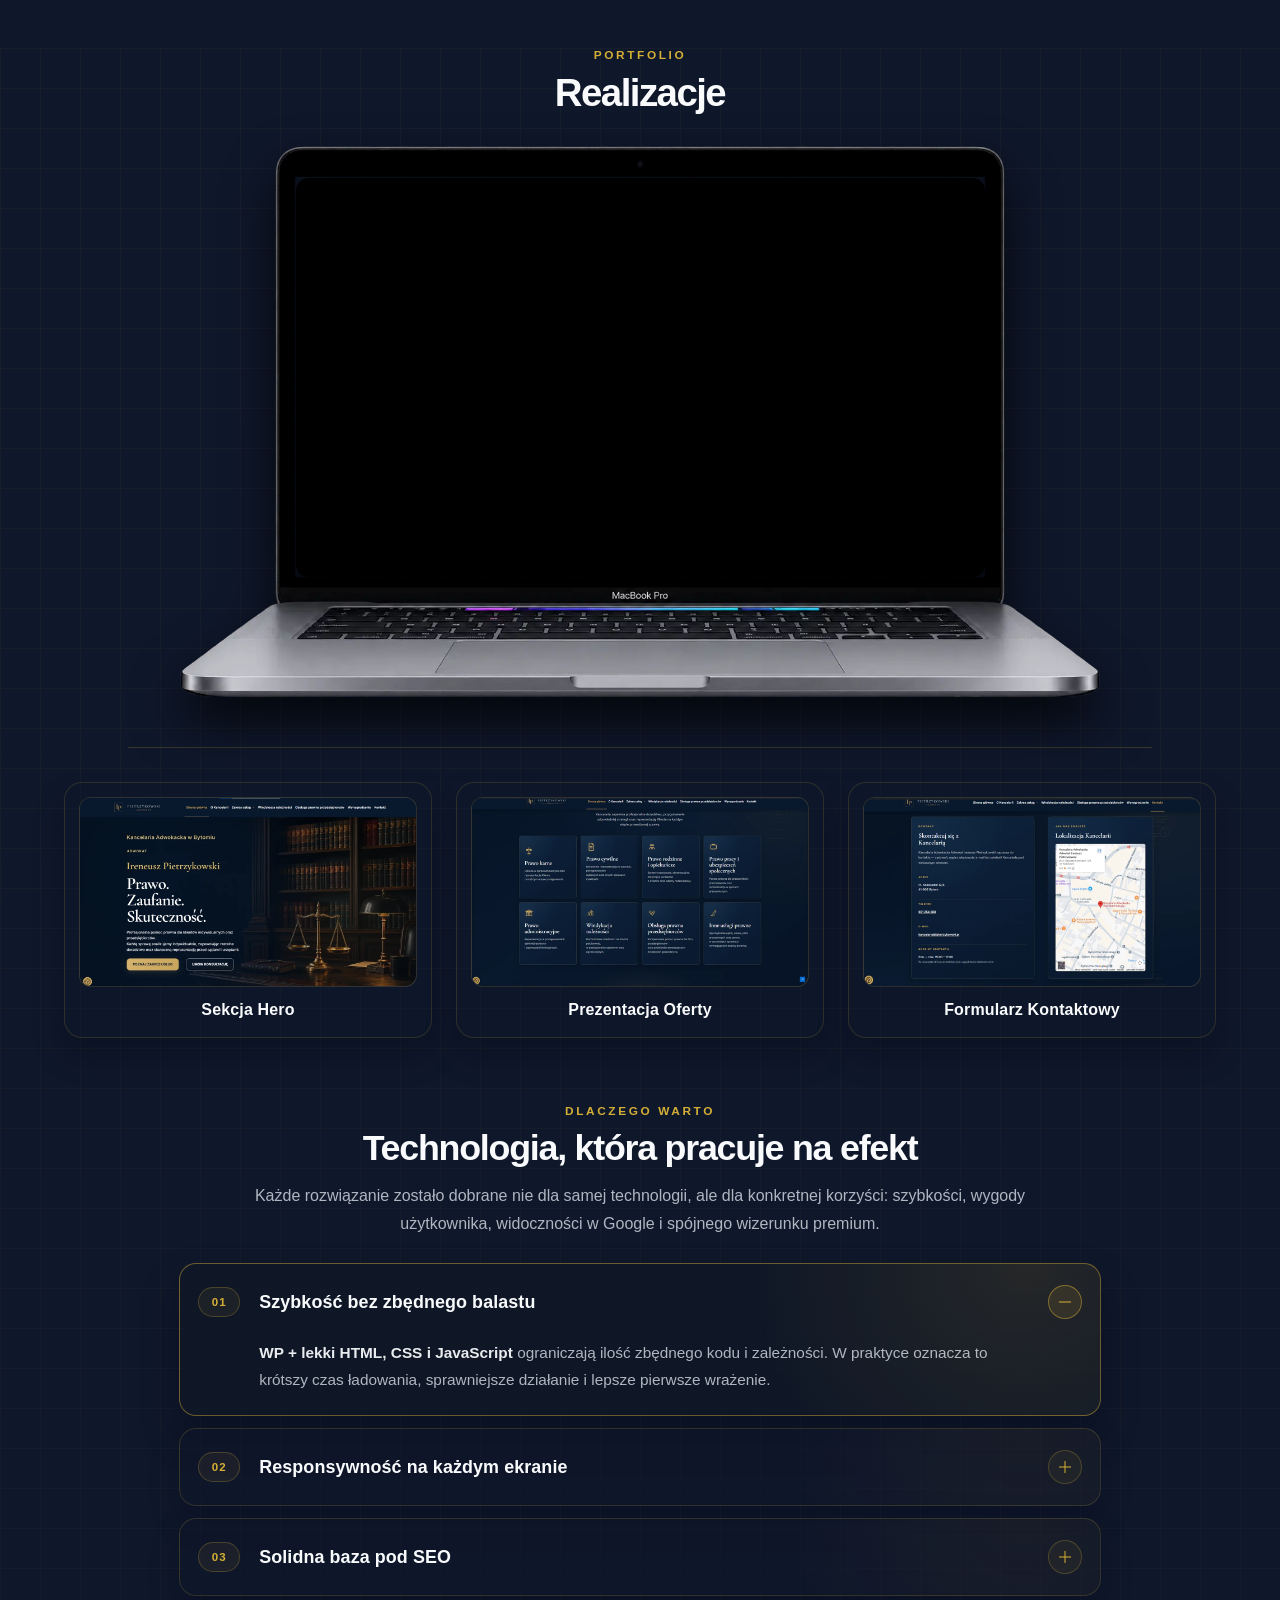
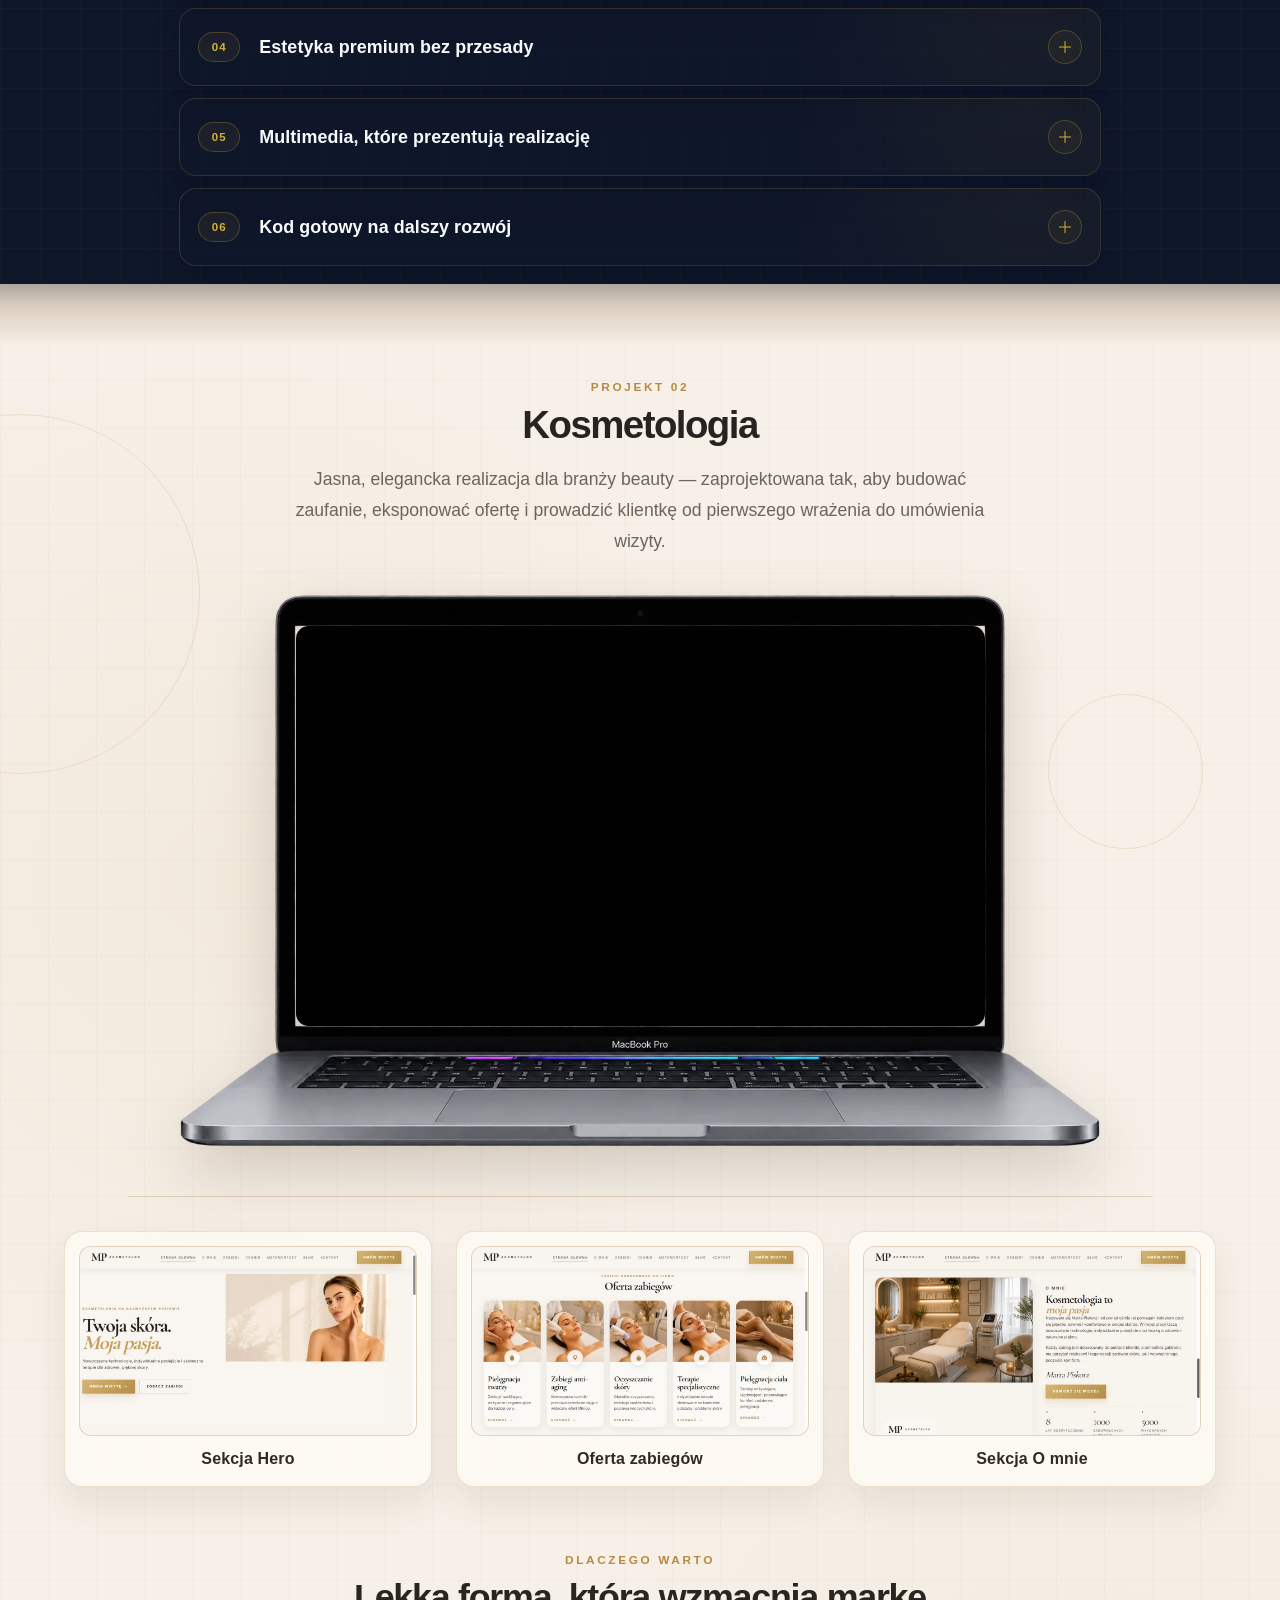
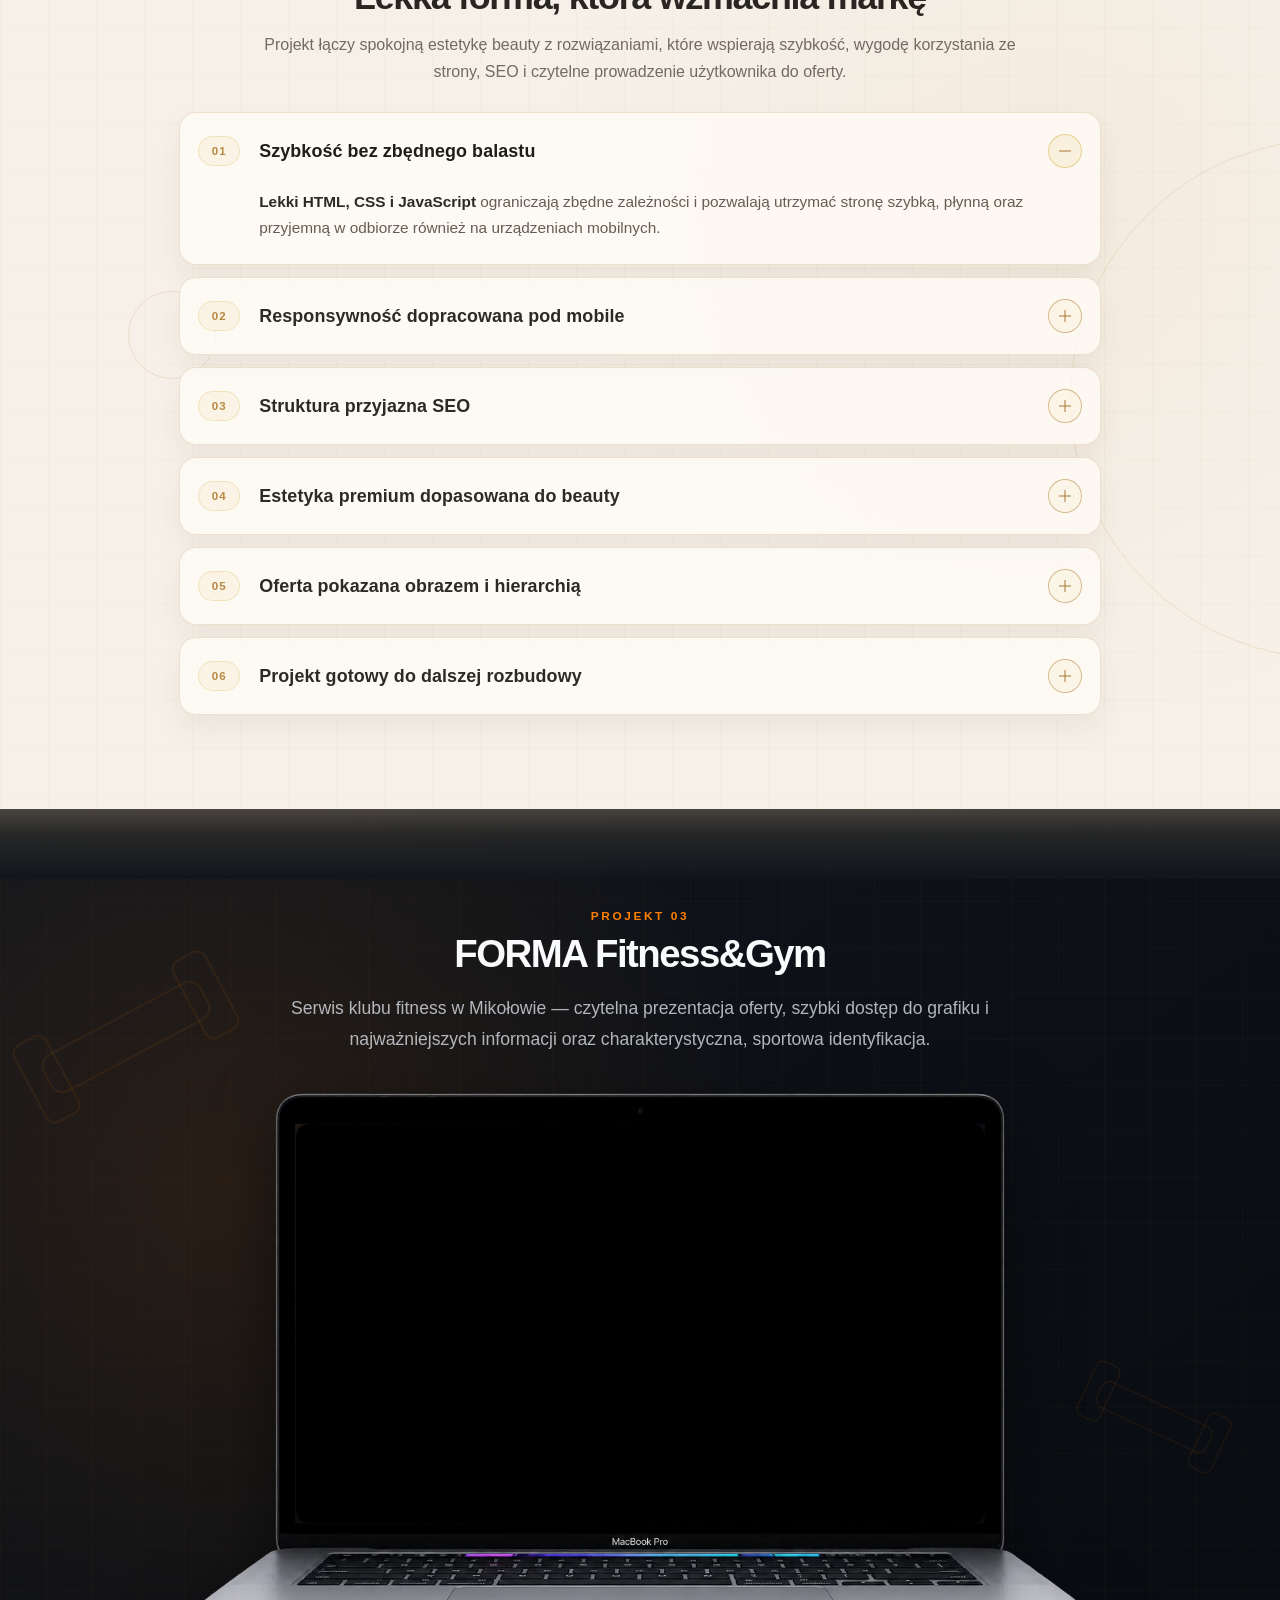
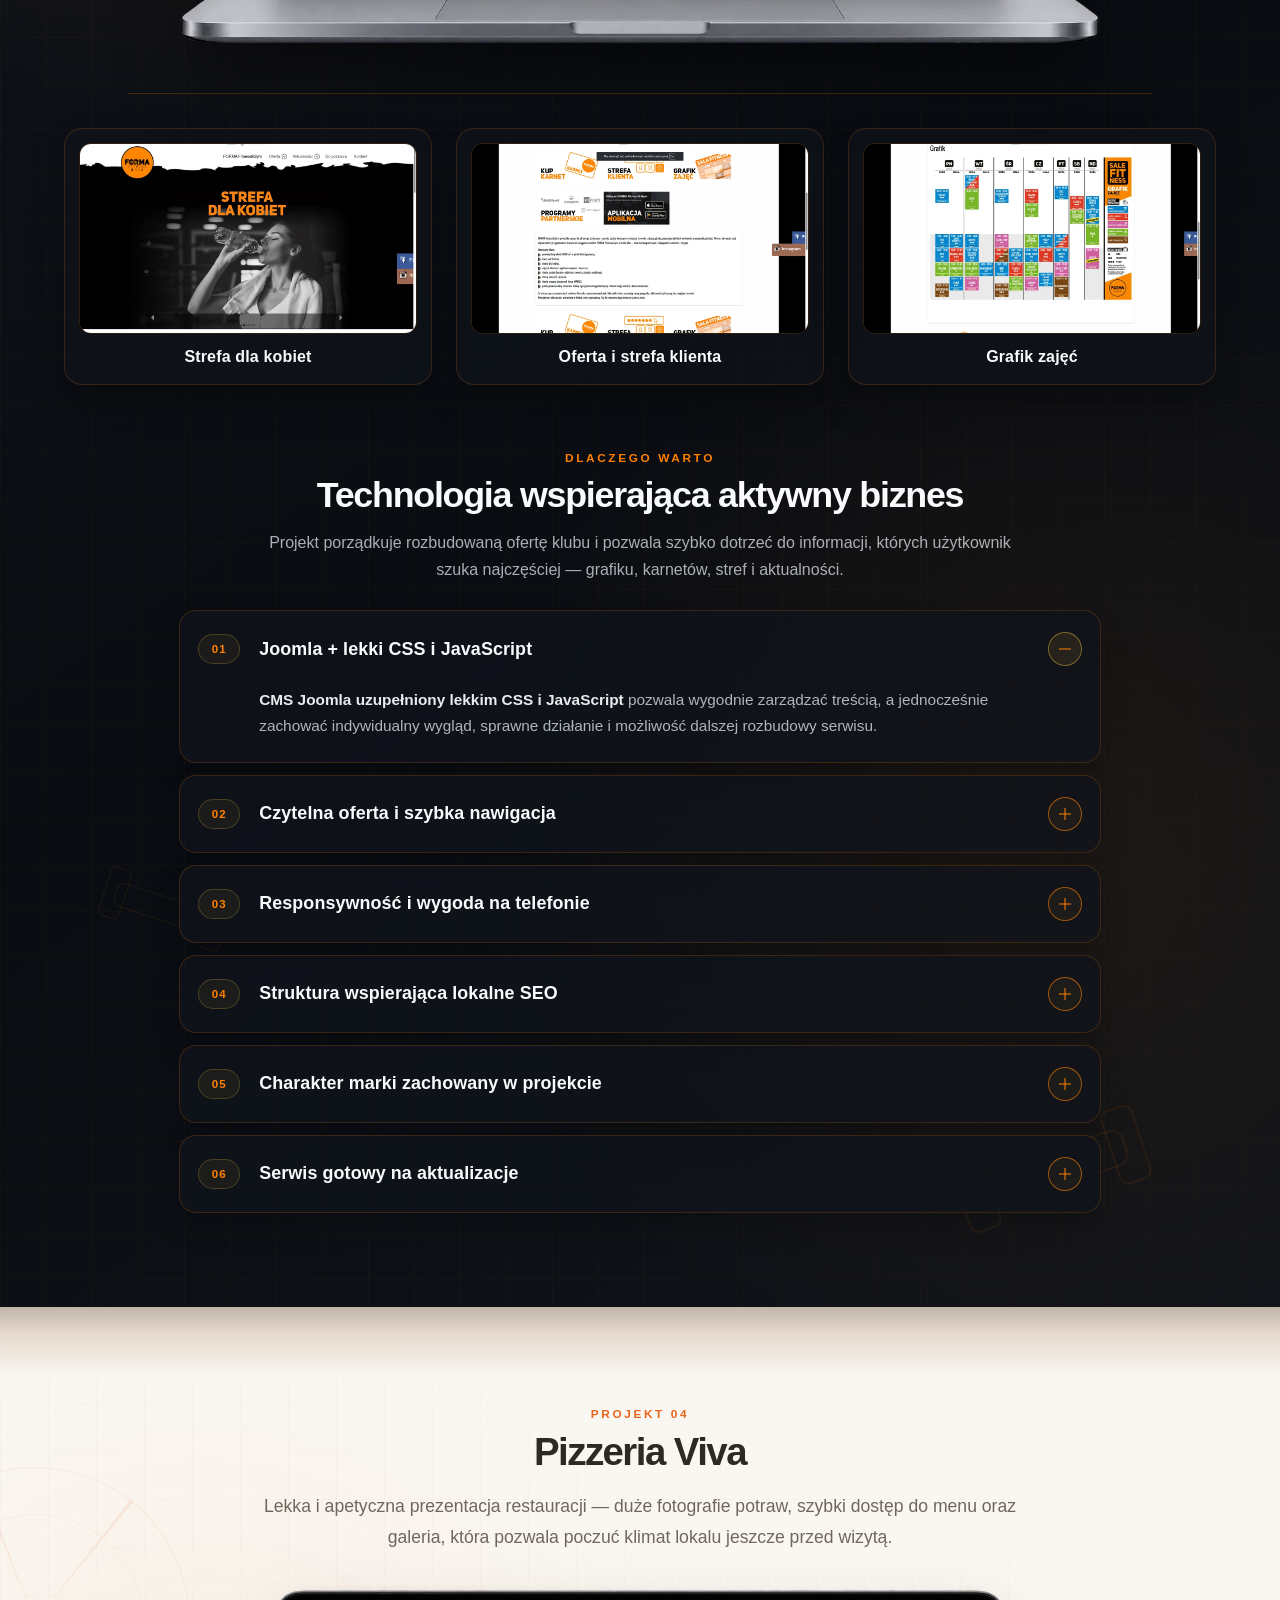
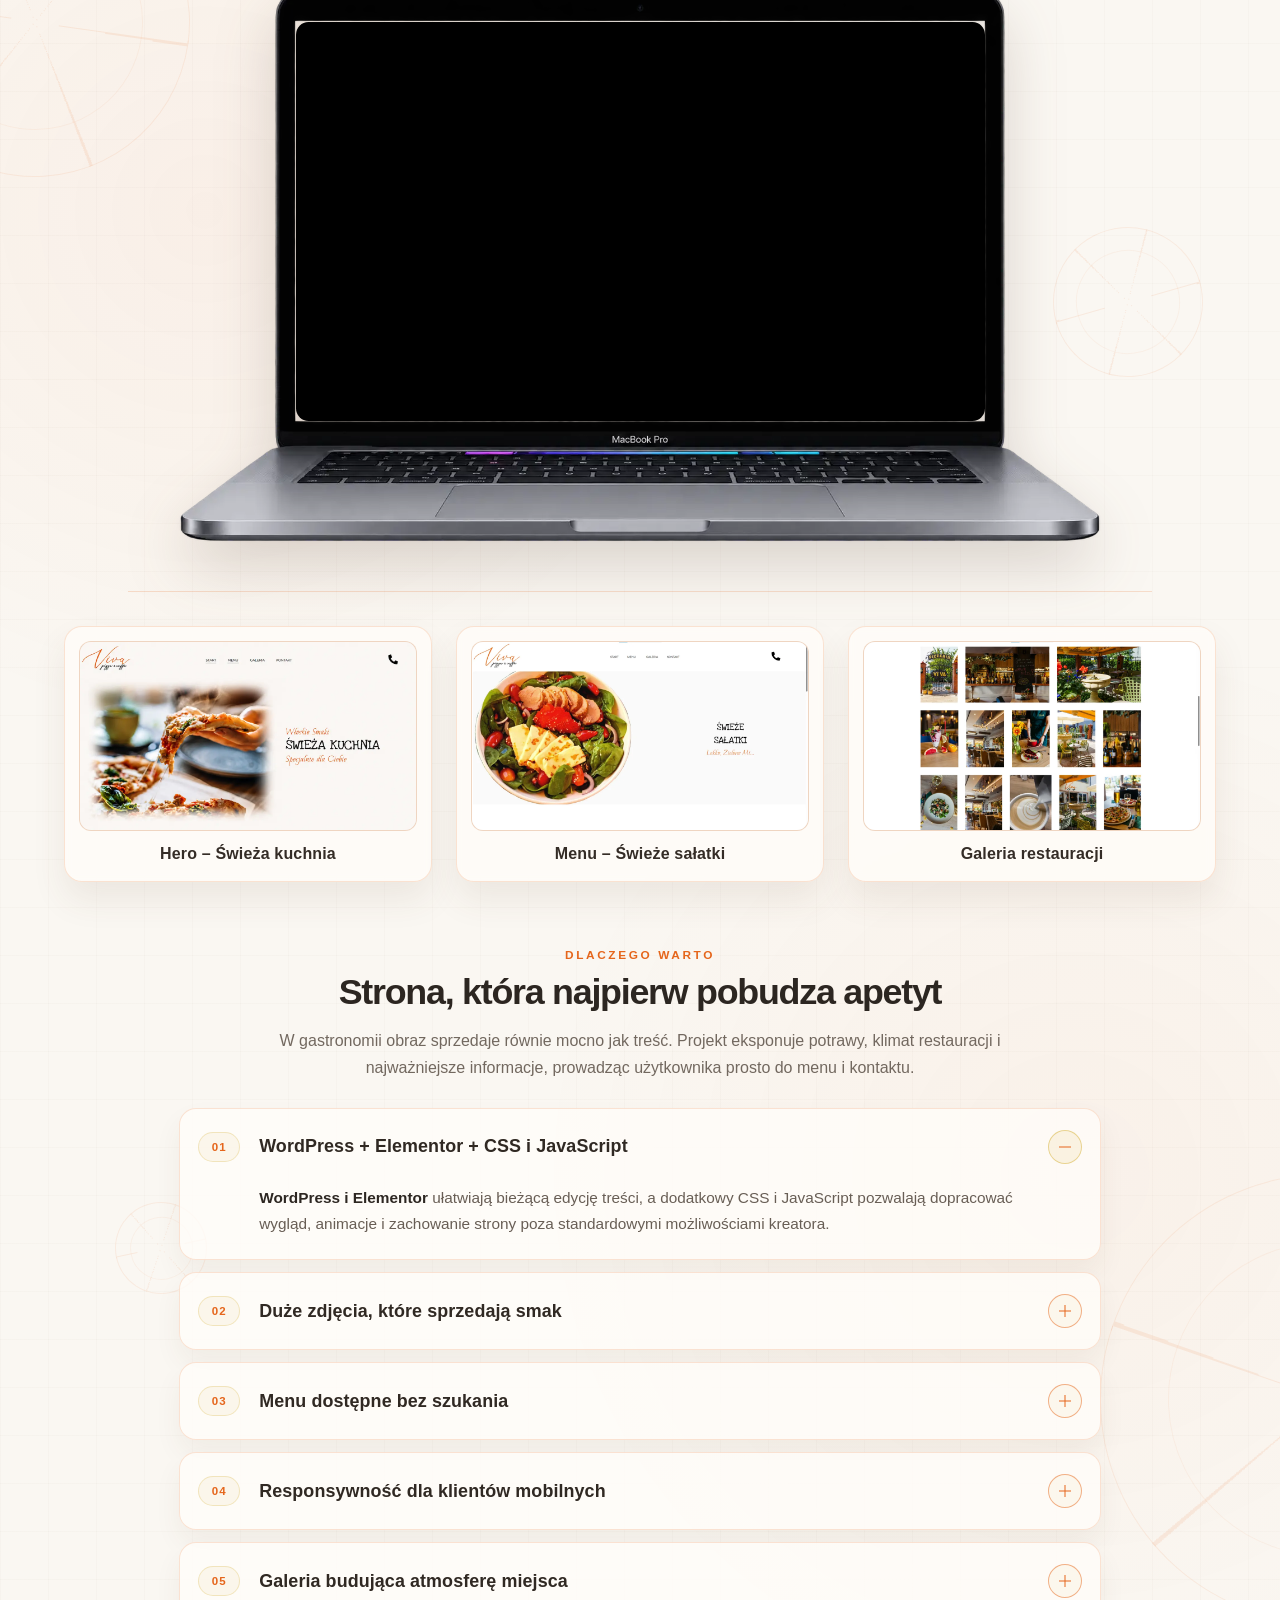
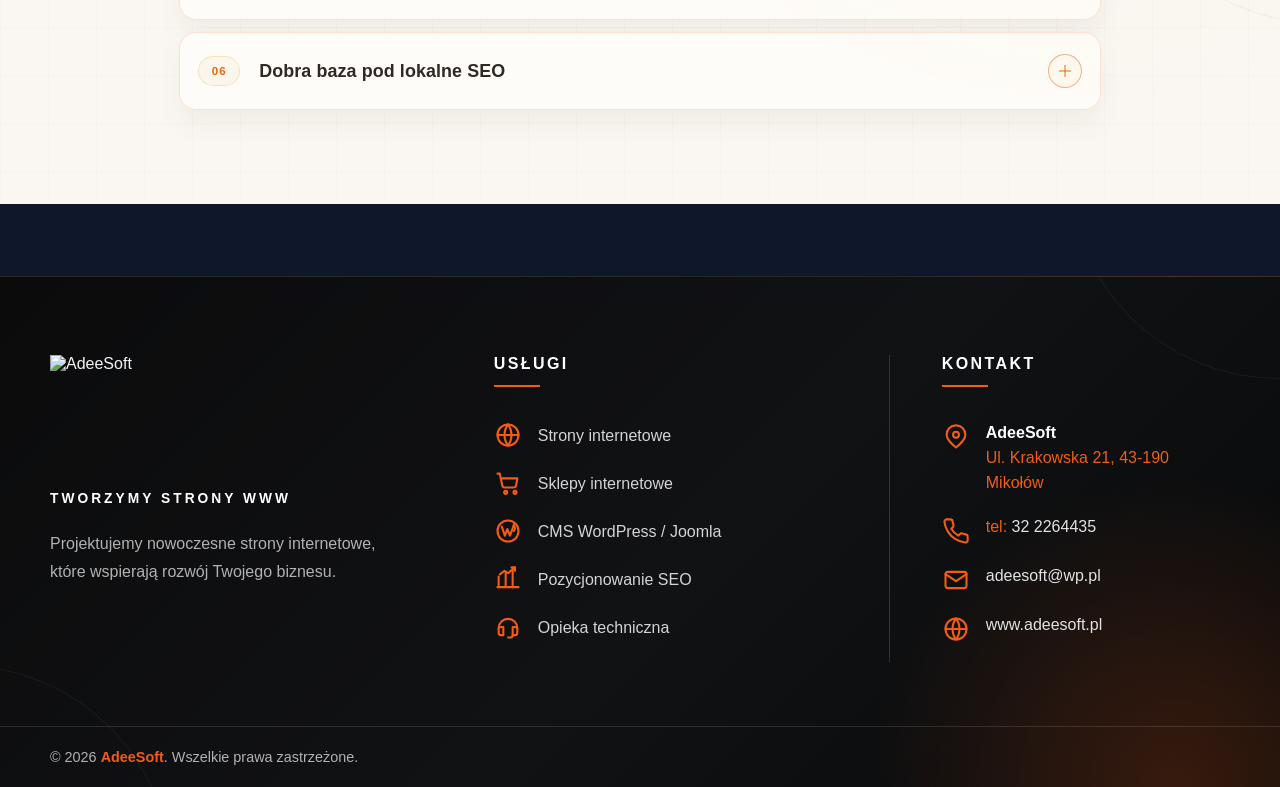
==== commit 5afa6039: "footer" ====
--- a/index.html
+++ b/index.html
@@ -733,6 +733,55 @@
 
     </main>
 
+
+    <footer class="site-footer">
+      <div class="footer-glow" aria-hidden="true"></div>
+      <div class="footer-inner">
+        <div class="footer-brand">
+          <img src="./logo-500x500px-adeesoft.webp" alt="AdeeSoft" class="footer-logo" loading="lazy" />
+          <p class="footer-tagline">TWORZYMY STRONY WWW</p>
+          <p class="footer-description">Projektujemy nowoczesne strony internetowe, które wspierają rozwój Twojego biznesu.</p>
+        </div>
+
+        <div class="footer-services">
+          <h2>Usługi</h2>
+          <ul>
+            <li><img src="./icons/icon-www.svg" alt="" aria-hidden="true">Strony internetowe</li>
+            <li><img src="./icons/icon-shop.svg" alt="" aria-hidden="true">Sklepy internetowe</li>
+            <li><img src="./icons/icon-cms.svg" alt="" aria-hidden="true">CMS WordPress / Joomla</li>
+            <li><img src="./icons/icon-seo.svg" alt="" aria-hidden="true">Pozycjonowanie SEO</li>
+            <li><img src="./icons/icon-support.svg" alt="" aria-hidden="true">Opieka techniczna</li>
+          </ul>
+        </div>
+
+        <div class="footer-contact">
+          <h2>Kontakt</h2>
+          <address>
+            <p class="footer-contact-row">
+              <img src="./icons/icon-location.svg" alt="" aria-hidden="true">
+              <span><strong>AdeeSoft</strong><br>Ul. Krakowska 21, 43-190 Mikołów</span>
+            </p>
+            <p class="footer-contact-row">
+              <img src="./icons/icon-phone.svg" alt="" aria-hidden="true">
+              <span><span class="footer-accent">tel:</span> <a href="tel:+48322264435">32 2264435</a></span>
+            </p>
+            <p class="footer-contact-row">
+              <img src="./icons/icon-mail.svg" alt="" aria-hidden="true">
+              <span><a href="mailto:adeesoft@wp.pl">adeesoft@wp.pl</a></span>
+            </p>
+            <p class="footer-contact-row">
+              <img src="./icons/icon-www.svg" alt="" aria-hidden="true">
+              <span><a href="https://www.adeesoft.pl/">www.adeesoft.pl</a></span>
+            </p>
+          </address>
+        </div>
+      </div>
+
+      <div class="footer-bottom">
+        <div class="footer-bottom-inner">© 2026 <strong>AdeeSoft</strong>. Wszelkie prawa zastrzeżone.</div>
+      </div>
+    </footer>
+
     <div class="lightbox" id="lightbox" aria-hidden="true">
       <div class="lightbox-backdrop" data-close="true" aria-hidden="true"></div>
       <div class="lightbox-dialog" role="dialog" aria-modal="true" aria-labelledby="lightbox-title">
--- a/styles.css
+++ b/styles.css
@@ -1424,3 +1424,267 @@
     left: -30px;
   }
 }
+
+
+/* =========================================================
+   FOOTER — ADEESOFT
+   ========================================================= */
+.site-footer {
+  position: relative;
+  overflow: hidden;
+  color: #f5f5f5;
+  background:
+    radial-gradient(circle at 92% 100%, rgba(242, 92, 22, .20), transparent 24%),
+    linear-gradient(135deg, #0b0b0c 0%, #111214 55%, #08090a 100%);
+  border-top: 1px solid rgba(255,255,255,.10);
+}
+
+.site-footer::before,
+.site-footer::after {
+  content: "";
+  position: absolute;
+  width: 420px;
+  height: 420px;
+  border: 1px solid rgba(255,255,255,.055);
+  border-radius: 50%;
+  pointer-events: none;
+}
+
+.site-footer::before { left: -250px; bottom: -300px; }
+.site-footer::after { right: -210px; top: -320px; }
+
+.footer-inner {
+  position: relative;
+  z-index: 2;
+  width: min(1180px, calc(100% - 48px));
+  margin: 0 auto;
+  padding: 78px 0 64px;
+  display: grid;
+  grid-template-columns: 1.15fr 1fr 1.05fr;
+  gap: 70px;
+  align-items: start;
+}
+
+.footer-brand {
+  max-width: 360px;
+}
+
+.footer-logo {
+  display: block;
+  width: 118px;
+  height: 118px;
+  object-fit: contain;
+  margin: 0 0 18px;
+}
+
+.footer-tagline {
+  margin: 0 0 24px;
+  color: #fff;
+  font-size: .86rem;
+  font-weight: 800;
+  letter-spacing: .22em;
+}
+
+.footer-description {
+  margin: 0;
+  max-width: 330px;
+  color: rgba(255,255,255,.68);
+  font-size: 1rem;
+  line-height: 1.7;
+}
+
+.footer-services,
+.footer-contact {
+  position: relative;
+}
+
+.footer-contact {
+  padding-left: 52px;
+  border-left: 1px solid rgba(242,92,22,.32);
+}
+
+.footer-services h2,
+.footer-contact h2 {
+  position: relative;
+  margin: 0 0 34px;
+  padding-bottom: 14px;
+  color: #fff;
+  font-size: 1rem;
+  font-weight: 800;
+  text-transform: uppercase;
+  letter-spacing: .15em;
+}
+
+.footer-services h2::after,
+.footer-contact h2::after {
+  content: "";
+  position: absolute;
+  left: 0;
+  bottom: 0;
+  width: 46px;
+  height: 2px;
+  background: #f25c16;
+}
+
+.footer-services ul {
+  list-style: none;
+  margin: 0;
+  padding: 0;
+  display: grid;
+  gap: 20px;
+}
+
+.footer-services li {
+  position: relative;
+  padding-left: 28px;
+  color: rgba(255,255,255,.82);
+  line-height: 1.45;
+}
+
+.footer-services li::before {
+  content: "";
+  position: absolute;
+  left: 0;
+  top: .48em;
+  width: 8px;
+  height: 8px;
+  border: 2px solid #f25c16;
+  border-radius: 50%;
+}
+
+.footer-contact address {
+  font-style: normal;
+}
+
+.footer-contact p {
+  margin: 0 0 19px;
+  color: rgba(255,255,255,.78);
+  line-height: 1.55;
+}
+
+.footer-contact strong { color: #fff; }
+.footer-contact span { color: #f25c16; }
+
+.footer-contact a {
+  color: rgba(255,255,255,.88);
+  text-decoration: none;
+  transition: color .2s ease;
+}
+
+.footer-contact a:hover,
+.footer-contact a:focus-visible {
+  color: #f25c16;
+}
+
+.footer-bottom {
+  position: relative;
+  z-index: 2;
+  border-top: 1px solid rgba(255,255,255,.12);
+}
+
+.footer-bottom-inner {
+  width: min(1180px, calc(100% - 48px));
+  margin: 0 auto;
+  padding: 22px 0;
+  color: rgba(255,255,255,.68);
+  font-size: .9rem;
+}
+
+.footer-bottom-inner strong {
+  color: #f25c16;
+  font-weight: 600;
+}
+
+@media (max-width: 860px) {
+  .footer-inner {
+    grid-template-columns: 1fr 1fr;
+    gap: 46px;
+  }
+
+  .footer-brand {
+    grid-column: 1 / -1;
+    max-width: 520px;
+  }
+
+  .footer-contact {
+    padding-left: 32px;
+  }
+}
+
+@media (max-width: 600px) {
+  .footer-inner {
+    width: min(100% - 36px, 1180px);
+    padding: 58px 0 46px;
+    grid-template-columns: 1fr;
+    gap: 42px;
+  }
+
+  .footer-brand {
+    grid-column: auto;
+  }
+
+  .footer-logo {
+    width: 96px;
+    height: 96px;
+  }
+
+  .footer-contact {
+    padding-left: 0;
+    padding-top: 38px;
+    border-left: 0;
+    border-top: 1px solid rgba(242,92,22,.26);
+  }
+
+  .footer-bottom-inner {
+    width: min(100% - 36px, 1180px);
+    padding: 20px 0;
+    line-height: 1.55;
+  }
+}
+
+
+/* ===== FOOTER SVG ICONS ===== */
+.footer-services li {
+  display: flex;
+  align-items: center;
+  gap: 16px;
+  padding-left: 0;
+}
+
+.footer-services li::before {
+  content: none;
+}
+
+.footer-services li > img,
+.footer-contact-row > img {
+  flex: 0 0 auto;
+  width: 28px;
+  height: 28px;
+  color: #f25c16;
+}
+
+.footer-contact-row {
+  display: flex;
+  align-items: flex-start;
+  gap: 16px;
+}
+
+.footer-contact-row > img {
+  margin-top: 2px;
+}
+
+.footer-contact-row > span {
+  display: block;
+}
+
+.footer-accent {
+  color: #f25c16;
+}
+
+@media (max-width: 600px) {
+  .footer-services li > img,
+  .footer-contact-row > img {
+    width: 25px;
+    height: 25px;
+  }
+}
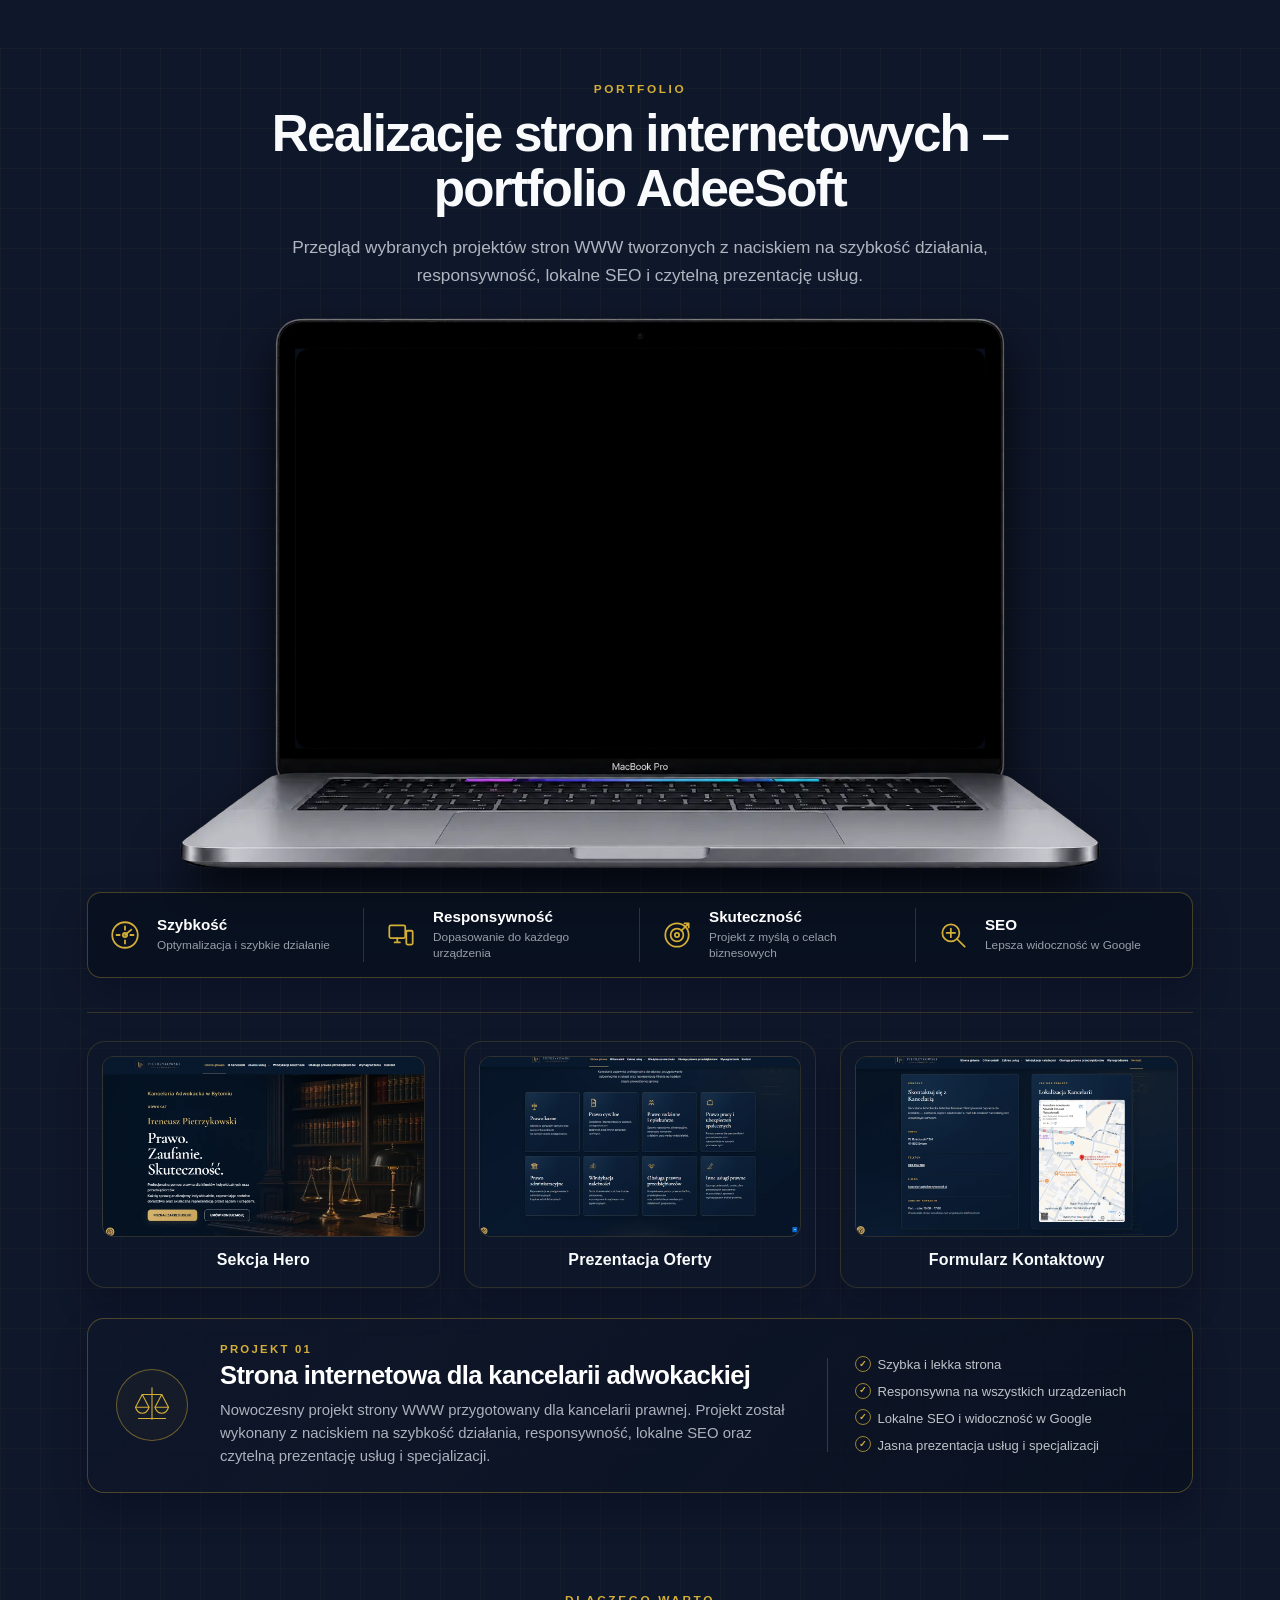
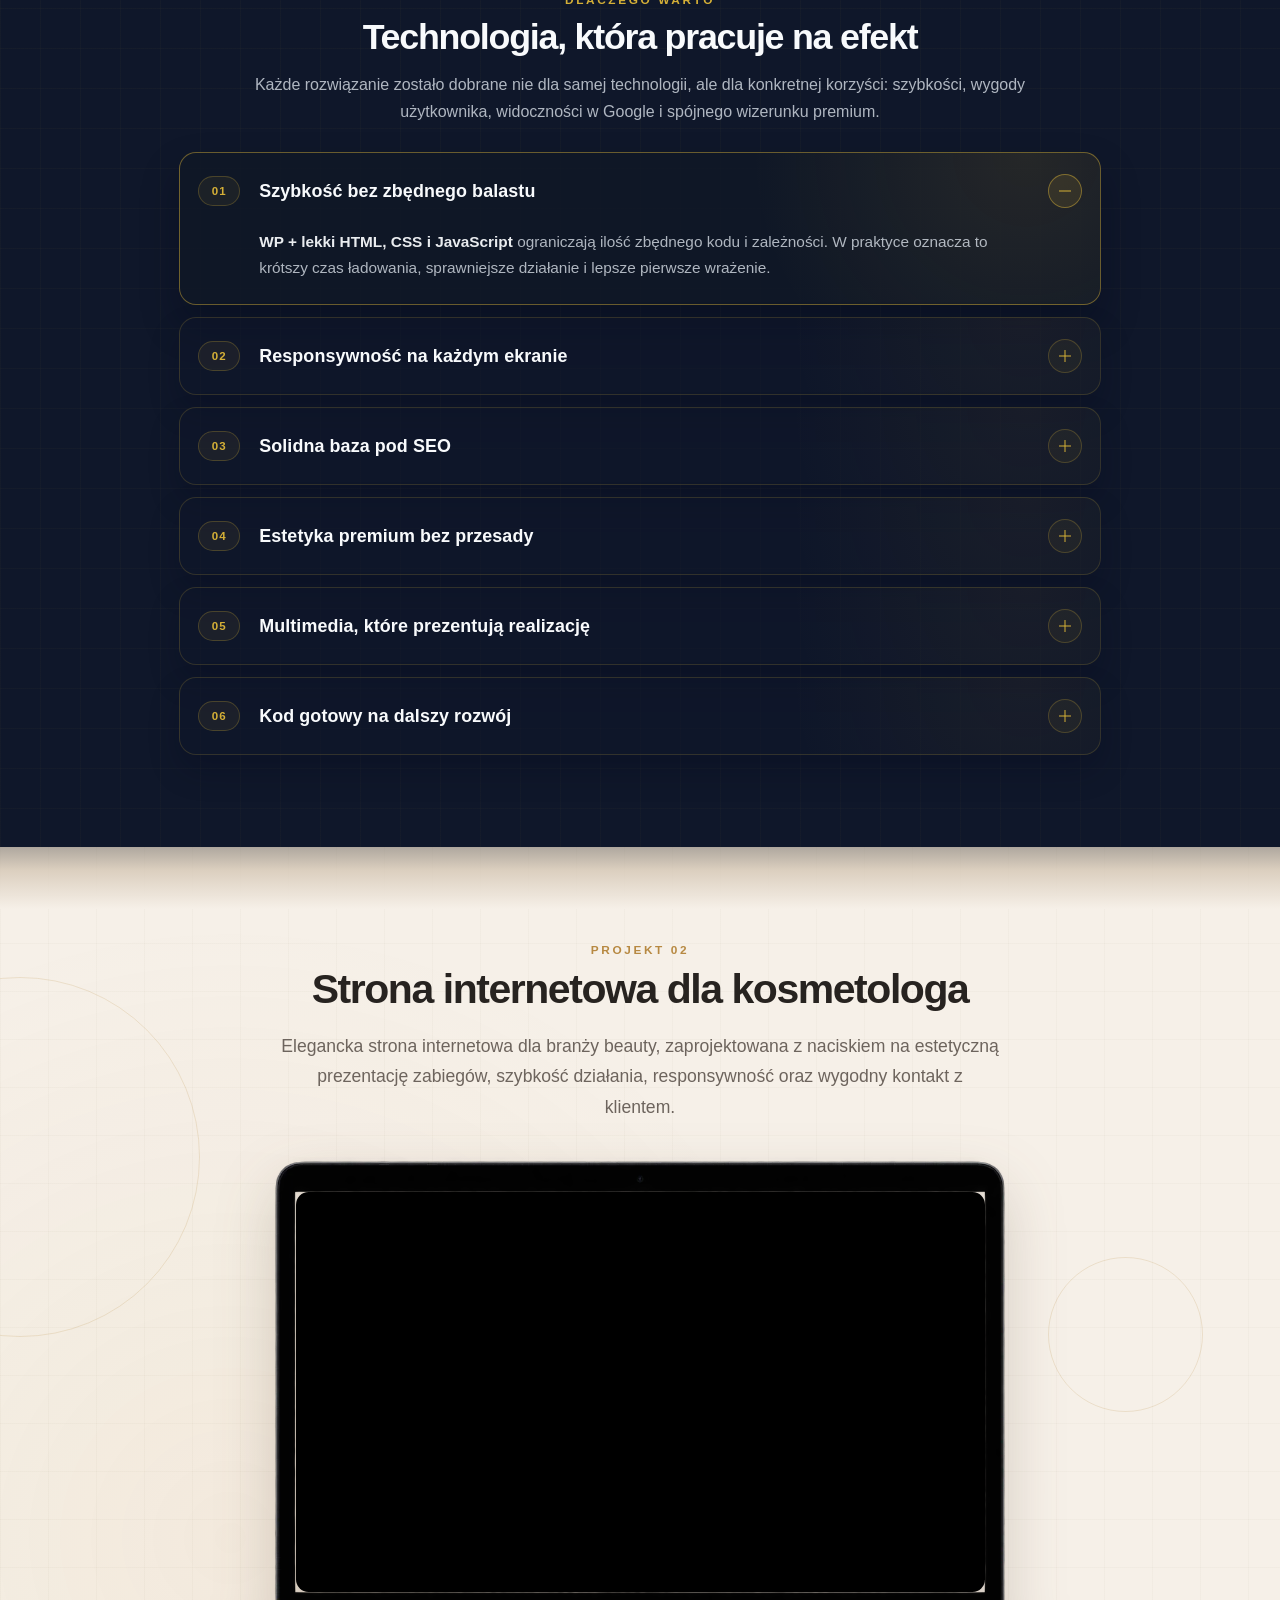
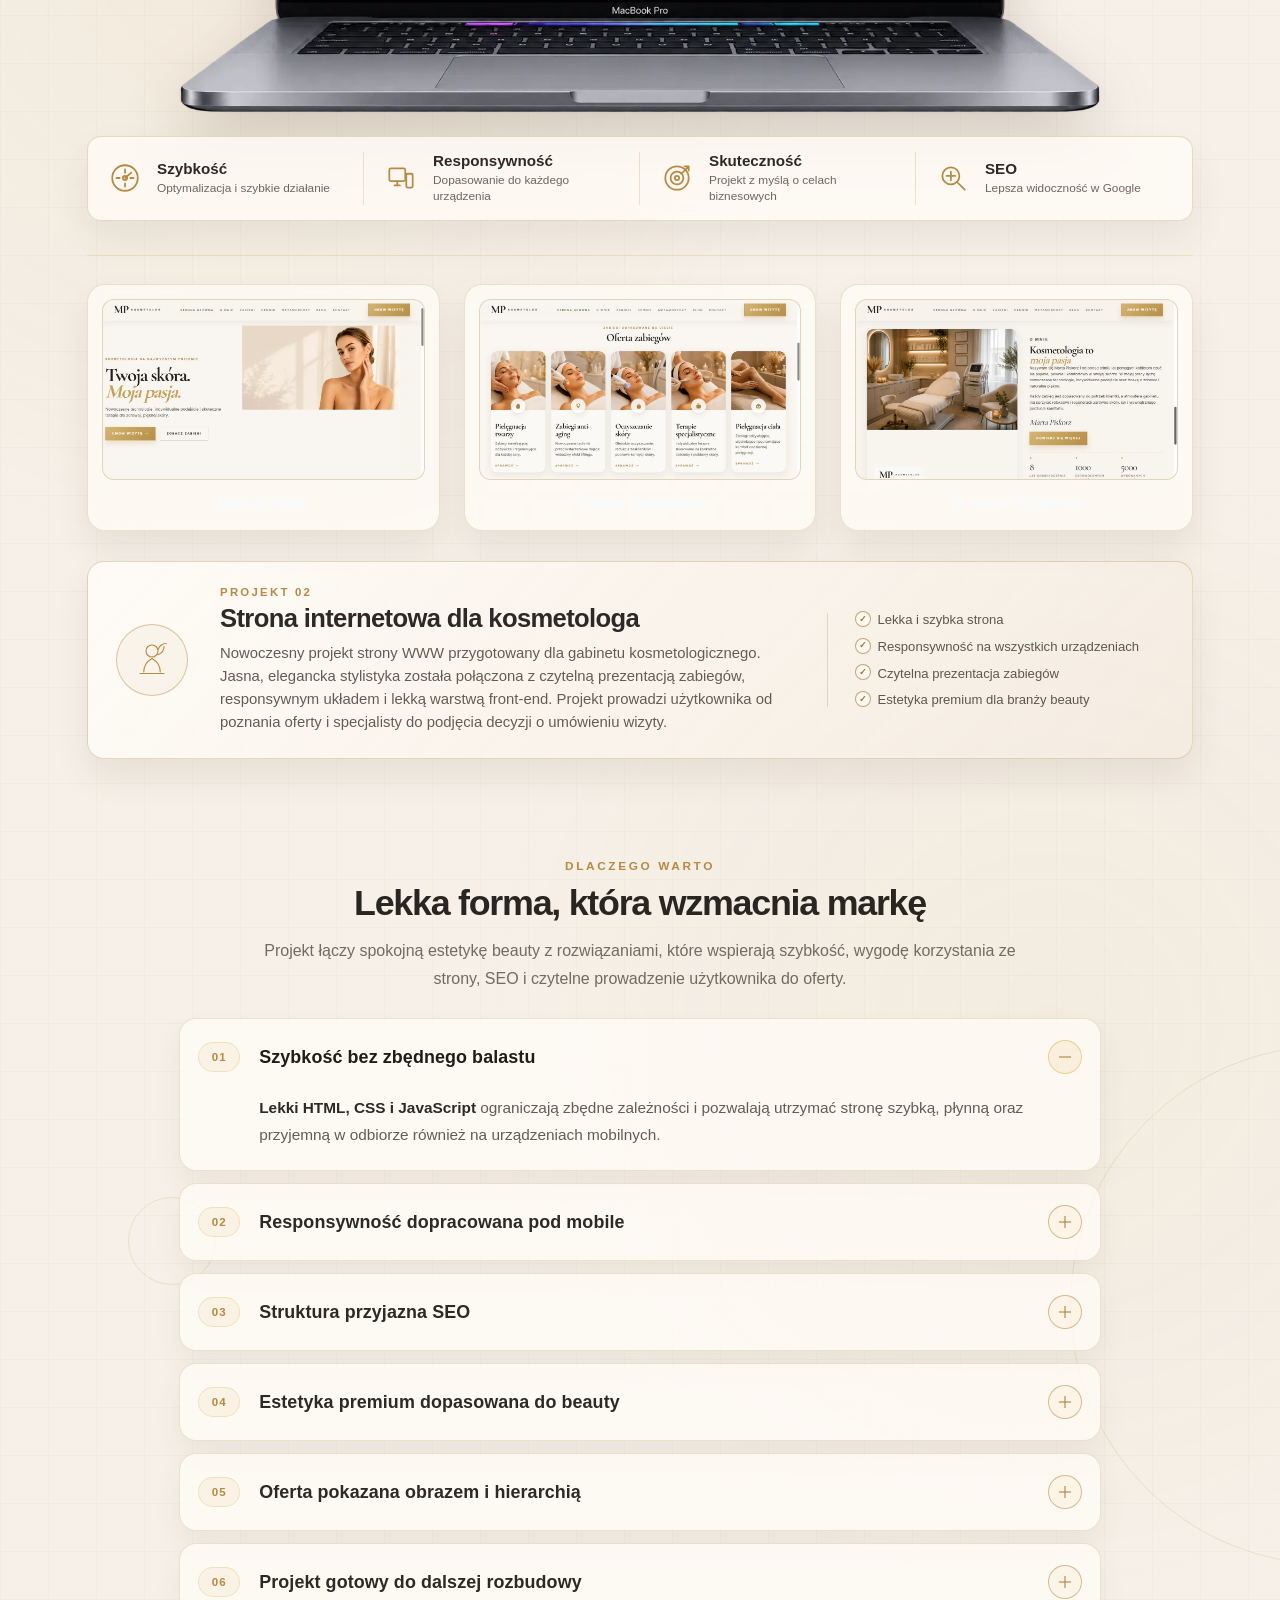
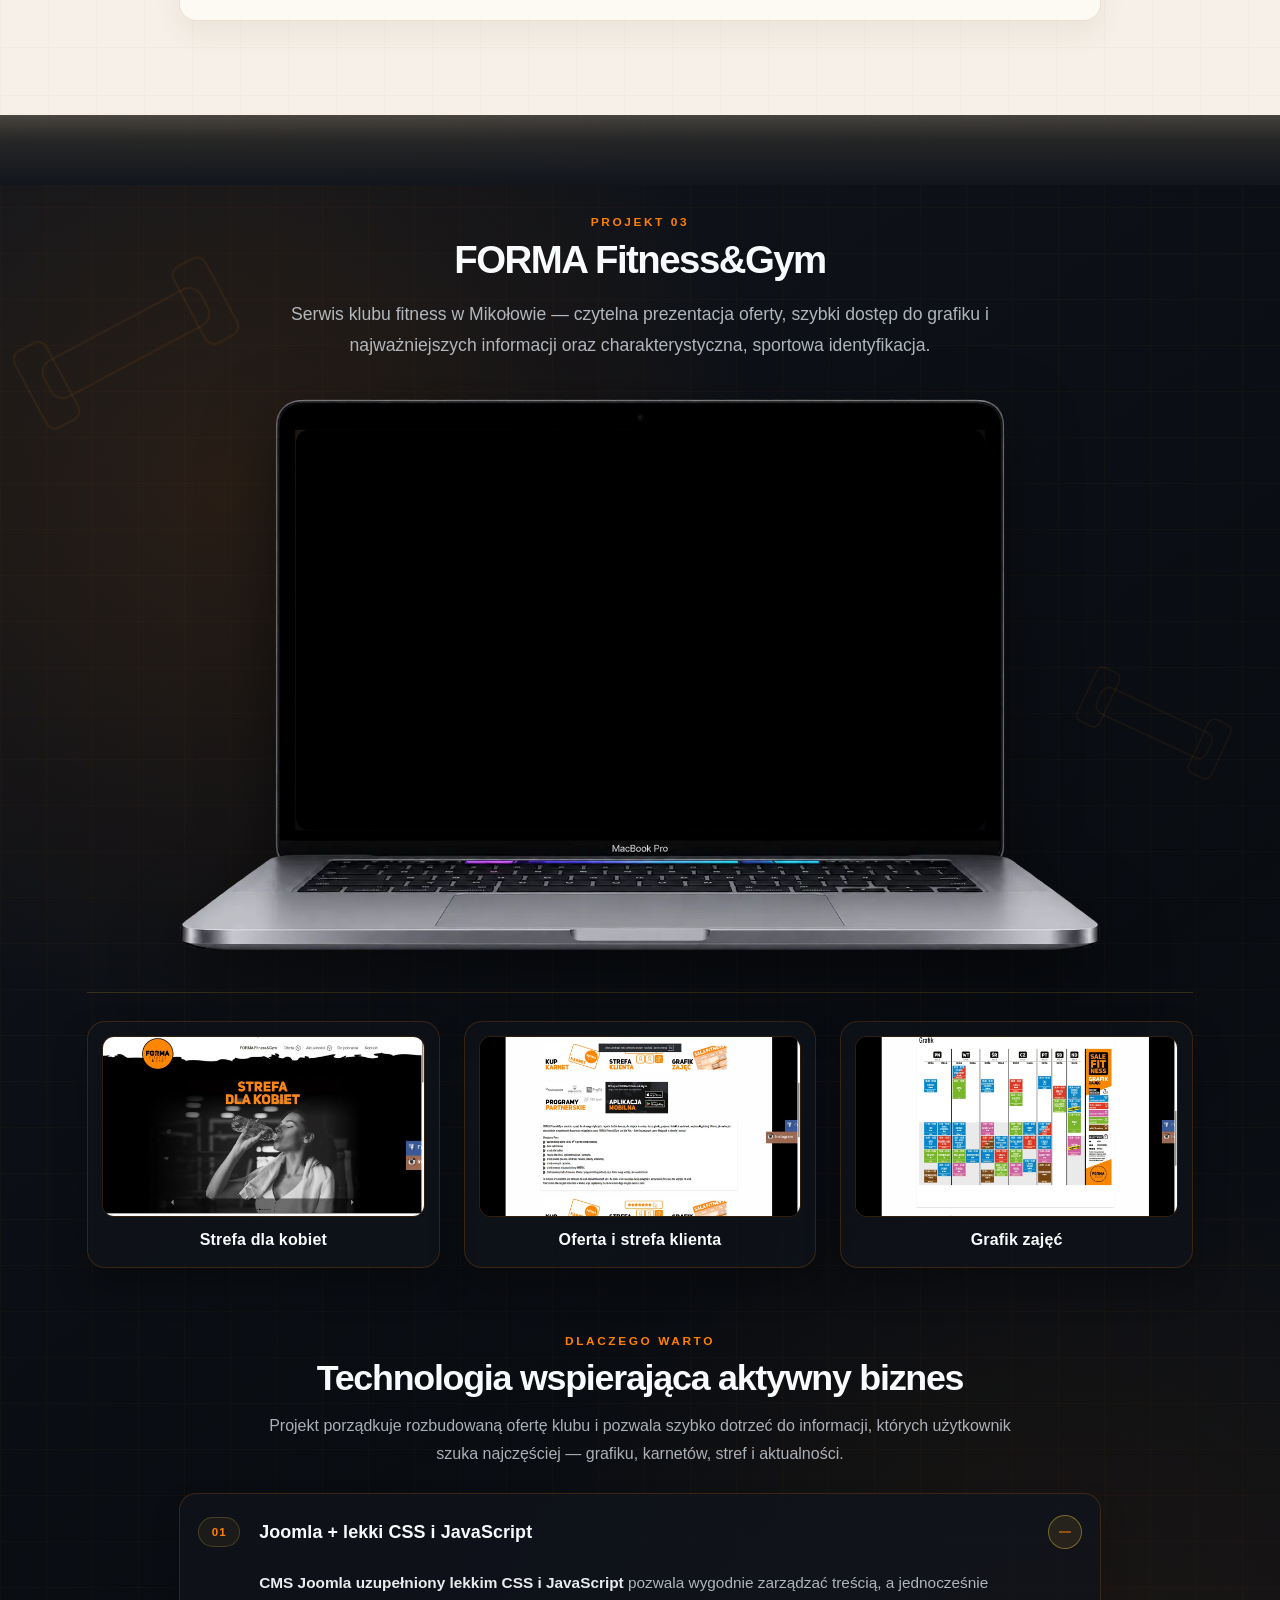
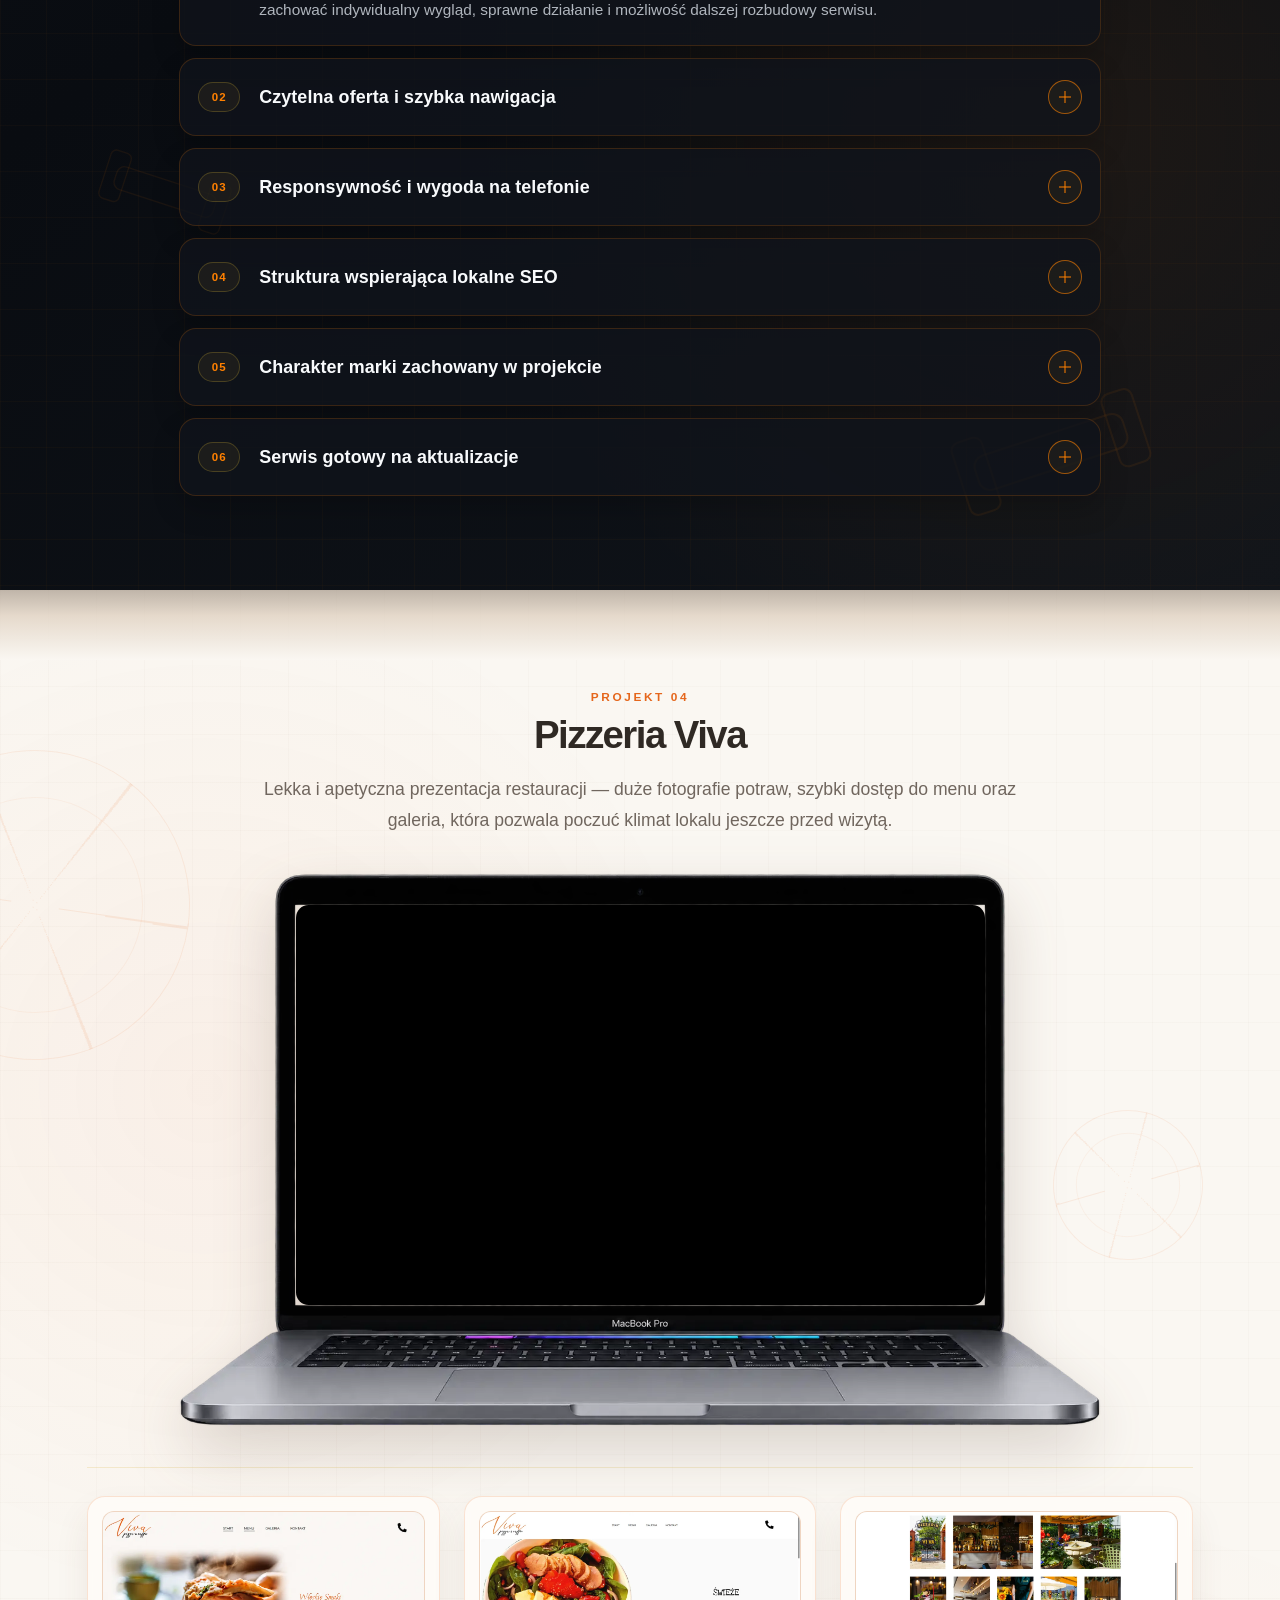
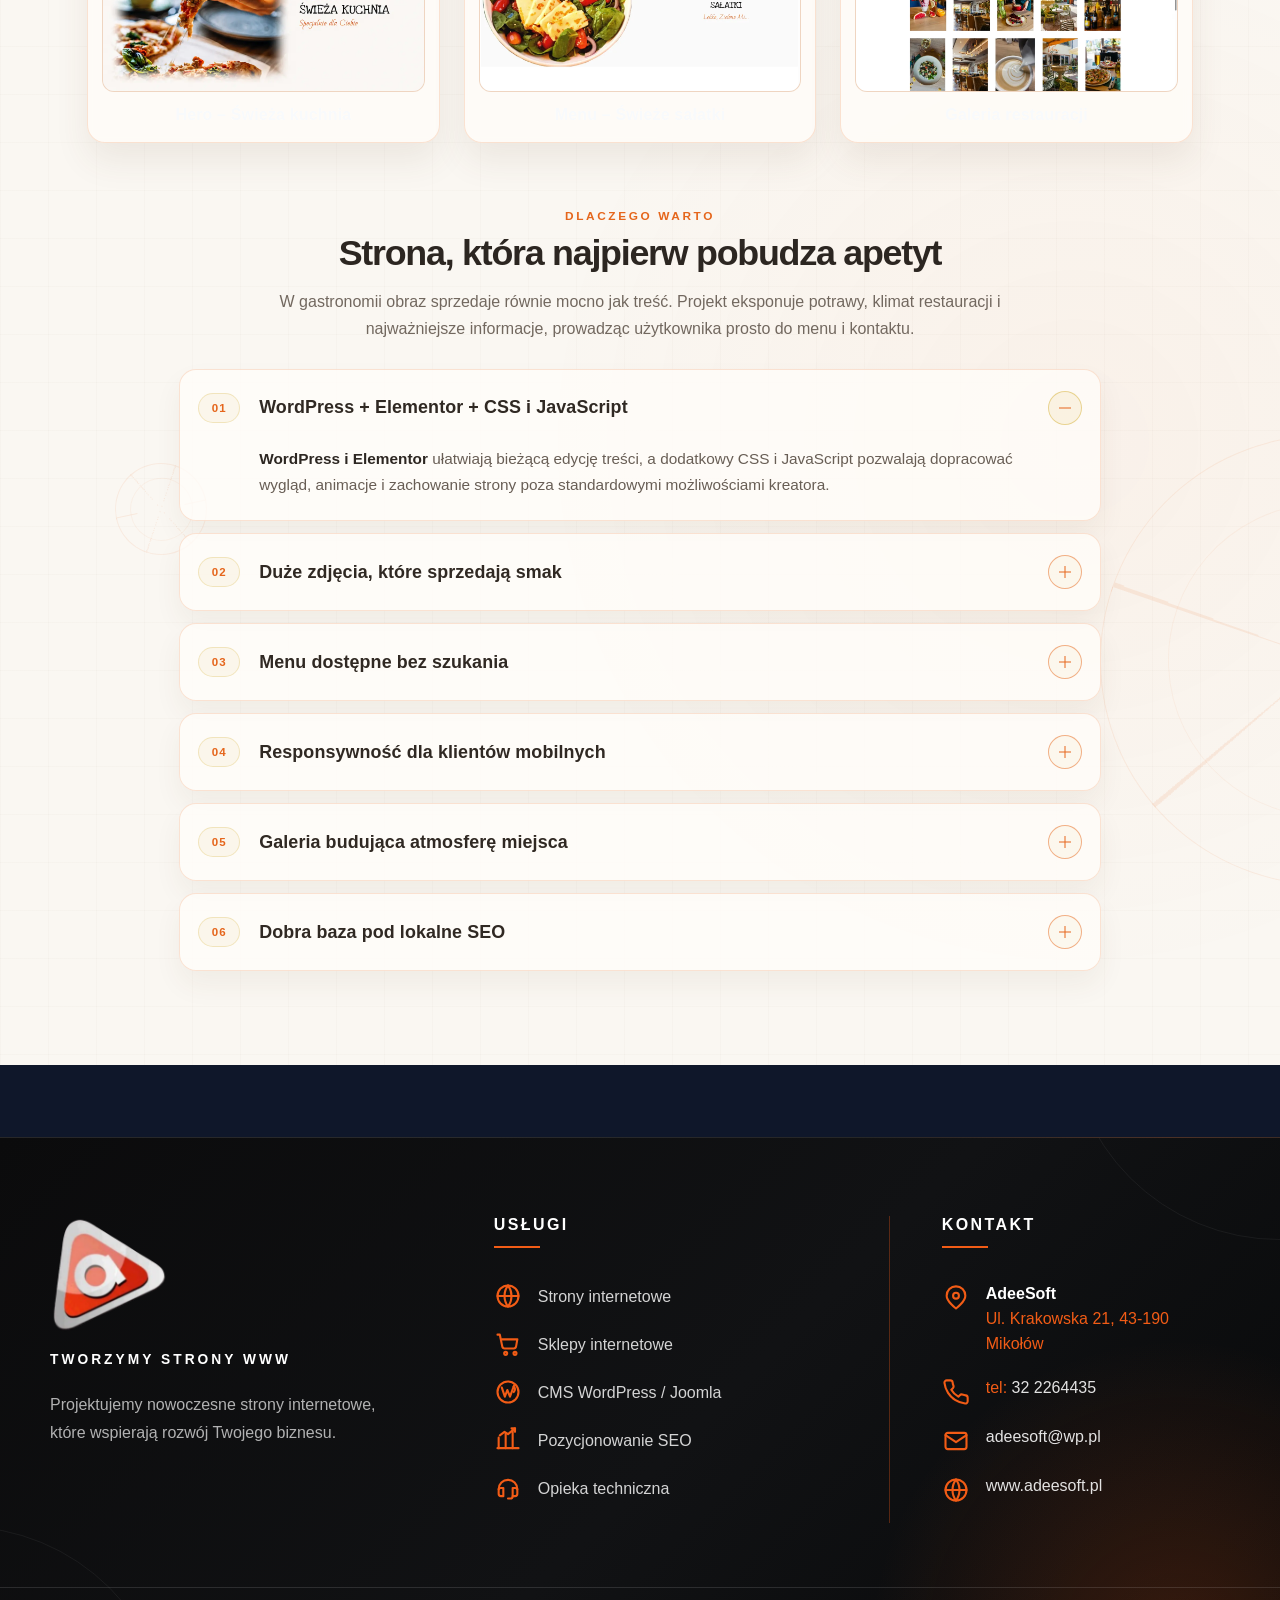
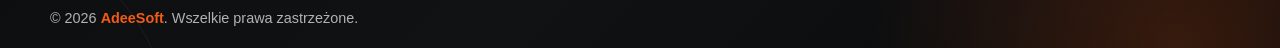
==== commit be726541: "benefity1,2" ====
--- a/index.html
+++ b/index.html
@@ -3,20 +3,21 @@
   <head>
     <meta charset="UTF-8" />
     <meta name="viewport" content="width=device-width, initial-scale=1.0" />
-    <title>Realizacje stron WWW | Portfolio</title>
-    <meta
-      name="description"
-      content="Portfolio realizacji stron WWW — projekty dla kancelarii prawnej i branży kosmetologicznej."
-    />
+    <title>Realizacje stron internetowych | Portfolio stron WWW – AdeeSoft</title>
+    <meta name="description" content="Portfolio realizacji stron internetowych AdeeSoft. Zobacz nowoczesne, szybkie i responsywne strony WWW tworzone dla firm, kancelarii i branży beauty." />
     <link rel="stylesheet" href="styles.css" />
   </head>
   <body>
     <main class="page-shell">
       <section class="portfolio-realizations" aria-labelledby="realizacje-title">
         <div class="section-inner">
-          <header class="section-header">
+          <header class="section-header portfolio-intro">
             <p class="eyebrow">Portfolio</p>
-            <h2 id="realizacje-title">Realizacje</h2>
+            <h1 id="realizacje-title">Realizacje stron internetowych – portfolio AdeeSoft</h1>
+            <p class="portfolio-lead">
+              Przegląd wybranych projektów stron WWW tworzonych z naciskiem na szybkość działania,
+              responsywność, lokalne SEO i czytelną prezentację usług.
+            </p>
           </header>
 
           <div class="showcase-block" aria-label="Prezentacja realizacji">
@@ -43,7 +44,67 @@
             </div>
           </div>
 
-          <hr class="section-divider" />
+          <div class="portfolio-benefits" aria-label="Najważniejsze zalety projektowanych stron">
+            <div class="portfolio-benefit">
+              <span class="benefit-icon" aria-hidden="true">
+                <svg viewBox="0 0 32 32" role="img">
+                  <circle cx="16" cy="16" r="12"></circle>
+                  <path d="M16 8v3M24 16h-3M16 24v-3M8 16h3"></path>
+                  <path d="M16 16l6-5"></path>
+                  <circle cx="16" cy="16" r="2"></circle>
+                </svg>
+              </span>
+              <span class="benefit-copy">
+                <strong>Szybkość</strong>
+                <small>Optymalizacja i szybkie działanie</small>
+              </span>
+            </div>
+
+            <div class="portfolio-benefit">
+              <span class="benefit-icon" aria-hidden="true">
+                <svg viewBox="0 0 32 32" role="img">
+                  <rect x="5" y="7" width="15" height="12" rx="1.5"></rect>
+                  <path d="M10 23h5M12.5 19v4"></path>
+                  <rect x="21" y="12" width="6" height="13" rx="1.2"></rect>
+                </svg>
+              </span>
+              <span class="benefit-copy">
+                <strong>Responsywność</strong>
+                <small>Dopasowanie do każdego urządzenia</small>
+              </span>
+            </div>
+
+            <div class="portfolio-benefit">
+              <span class="benefit-icon" aria-hidden="true">
+                <svg viewBox="0 0 32 32" role="img">
+                  <circle cx="16" cy="16" r="11"></circle>
+                  <circle cx="16" cy="16" r="6"></circle>
+                  <circle cx="16" cy="16" r="2"></circle>
+                  <path d="M20 12l7-7M23 5h4v4"></path>
+                </svg>
+              </span>
+              <span class="benefit-copy">
+                <strong>Skuteczność</strong>
+                <small>Projekt z myślą o celach biznesowych</small>
+              </span>
+            </div>
+
+            <div class="portfolio-benefit">
+              <span class="benefit-icon" aria-hidden="true">
+                <svg viewBox="0 0 32 32" role="img">
+                  <circle cx="14" cy="14" r="8"></circle>
+                  <path d="M20 20l7 7"></path>
+                  <path d="M10 14h8M14 10v8"></path>
+                </svg>
+              </span>
+              <span class="benefit-copy">
+                <strong>SEO</strong>
+                <small>Lepsza widoczność w Google</small>
+              </span>
+            </div>
+          </div>
+
+          <hr class="section-divider portfolio-divider-after-benefits" />
 
           <div class="miniature-section">
             <div class="thumb-grid" aria-label="Miniatury realizacji">
@@ -88,6 +149,33 @@
             </div>
           </div>
 
+          <article class="project-seo-card reveal-on-scroll" aria-labelledby="project-01-title">
+            <div class="project-seo-icon" aria-hidden="true">
+              <svg viewBox="0 0 64 64">
+                <path d="M32 9v42M19 18h26M14 50h36"></path>
+                <path d="M19 18l-9 17h18L19 18ZM45 18l-9 17h18L45 18Z"></path>
+                <path d="M10 35c1.5 5 5 8 9 8s7.5-3 9-8M36 35c1.5 5 5 8 9 8s7.5-3 9-8"></path>
+              </svg>
+            </div>
+
+            <div class="project-seo-main">
+              <p class="project-seo-kicker">Projekt 01</p>
+              <h2 id="project-01-title">Strona internetowa dla kancelarii adwokackiej</h2>
+              <p>
+                Nowoczesny projekt strony WWW przygotowany dla kancelarii prawnej. Projekt został wykonany
+                z naciskiem na szybkość działania, responsywność, lokalne SEO oraz czytelną prezentację usług
+                i specjalizacji.
+              </p>
+            </div>
+
+            <ul class="project-seo-features" aria-label="Najważniejsze cechy realizacji kancelarii">
+              <li>Szybka i lekka strona</li>
+              <li>Responsywna na wszystkich urządzeniach</li>
+              <li>Lokalne SEO i widoczność w Google</li>
+              <li>Jasna prezentacja usług i specjalizacji</li>
+            </ul>
+          </article>
+
           <section class="why-section" aria-labelledby="why-title">
             <div class="why-accordion-wrap reveal-on-scroll">
               <div class="why-heading">
@@ -192,12 +280,12 @@
         <div class="cosmo-circle cosmo-circle-four" aria-hidden="true"></div>
 
         <div class="section-inner section-inner-light">
-          <header class="section-header section-header-light">
+          <header class="section-header section-header-light cosmetology-intro">
             <p class="eyebrow eyebrow-light">Projekt 02</p>
-            <h2 id="kosmetologia-title">Kosmetologia</h2>
+            <h2 id="kosmetologia-title">Strona internetowa dla kosmetologa</h2>
             <p class="section-lead">
-              Jasna, elegancka realizacja dla branży beauty — zaprojektowana tak, aby budować zaufanie,
-              eksponować ofertę i prowadzić klientkę od pierwszego wrażenia do umówienia wizyty.
+              Elegancka strona internetowa dla branży beauty, zaprojektowana z naciskiem na estetyczną
+              prezentację zabiegów, szybkość działania, responsywność oraz wygodny kontakt z klientem.
             </p>
           </header>
 
@@ -225,6 +313,66 @@
             </div>
           </div>
 
+          <div class="portfolio-benefits portfolio-benefits-light" aria-label="Najważniejsze zalety strony dla kosmetologa">
+            <div class="portfolio-benefit">
+              <span class="benefit-icon benefit-icon-light" aria-hidden="true">
+                <svg viewBox="0 0 32 32" role="img">
+                  <circle cx="16" cy="16" r="12"></circle>
+                  <path d="M16 8v3M24 16h-3M16 24v-3M8 16h3"></path>
+                  <path d="M16 16l6-5"></path>
+                  <circle cx="16" cy="16" r="2"></circle>
+                </svg>
+              </span>
+              <span class="benefit-copy benefit-copy-light">
+                <strong>Szybkość</strong>
+                <small>Optymalizacja i szybkie działanie</small>
+              </span>
+            </div>
+
+            <div class="portfolio-benefit">
+              <span class="benefit-icon benefit-icon-light" aria-hidden="true">
+                <svg viewBox="0 0 32 32" role="img">
+                  <rect x="5" y="7" width="15" height="12" rx="1.5"></rect>
+                  <path d="M10 23h5M12.5 19v4"></path>
+                  <rect x="21" y="12" width="6" height="13" rx="1.2"></rect>
+                </svg>
+              </span>
+              <span class="benefit-copy benefit-copy-light">
+                <strong>Responsywność</strong>
+                <small>Dopasowanie do każdego urządzenia</small>
+              </span>
+            </div>
+
+            <div class="portfolio-benefit">
+              <span class="benefit-icon benefit-icon-light" aria-hidden="true">
+                <svg viewBox="0 0 32 32" role="img">
+                  <circle cx="16" cy="16" r="11"></circle>
+                  <circle cx="16" cy="16" r="6"></circle>
+                  <circle cx="16" cy="16" r="2"></circle>
+                  <path d="M20 12l7-7M23 5h4v4"></path>
+                </svg>
+              </span>
+              <span class="benefit-copy benefit-copy-light">
+                <strong>Skuteczność</strong>
+                <small>Projekt z myślą o celach biznesowych</small>
+              </span>
+            </div>
+
+            <div class="portfolio-benefit">
+              <span class="benefit-icon benefit-icon-light" aria-hidden="true">
+                <svg viewBox="0 0 32 32" role="img">
+                  <circle cx="14" cy="14" r="8"></circle>
+                  <path d="M20 20l7 7"></path>
+                  <path d="M10 14h8M14 10v8"></path>
+                </svg>
+              </span>
+              <span class="benefit-copy benefit-copy-light">
+                <strong>SEO</strong>
+                <small>Lepsza widoczność w Google</small>
+              </span>
+            </div>
+          </div>
+
           <hr class="section-divider section-divider-light" />
 
           <div class="miniature-section">
@@ -258,17 +406,48 @@
               <button
                 class="thumb-card thumb-card-light"
                 type="button"
-                data-title="Sekcja O mnie"
+                data-title="O mnie / Gabinet"
                 data-image="./kosmetologia-o-mnie-1200x675.webp"
-                aria-label="Otwórz podgląd sekcji O mnie"
+                aria-label="Otwórz podgląd sekcji O mnie i Gabinet"
               >
                 <span class="thumb thumb-light">
-                  <img src="./kosmetologia-o-mnie-1200x675.webp" alt="Sekcja O mnie na stronie kosmetologii" loading="lazy" />
-                </span>
-                <span class="thumb-label thumb-label-light">Sekcja O mnie</span>
+                  <img src="./kosmetologia-o-mnie-1200x675.webp" alt="Sekcja O mnie i Gabinet na stronie kosmetologii" loading="lazy" />
+                </span>
+                <span class="thumb-label thumb-label-light">O mnie / Gabinet</span>
               </button>
             </div>
           </div>
+
+          <article class="project-seo-card project-seo-card-light reveal-on-scroll" aria-labelledby="project-02-title">
+            <div class="project-seo-icon project-seo-icon-light" aria-hidden="true">
+              <svg viewBox="0 0 64 64">
+                <path d="M21 48c0-8 4-14 11-18 7 4 11 10 11 18"></path>
+                <circle cx="32" cy="20" r="8"></circle>
+                <path d="M16 50h32"></path>
+                <path d="M48 14c0 5-3 9-8 11"></path>
+                <path d="M51 10c-5 0-9 3-11 8"></path>
+              </svg>
+            </div>
+
+            <div class="project-seo-main project-seo-main-light">
+              <p class="project-seo-kicker project-seo-kicker-light">Projekt 02</p>
+              <h2 id="project-02-title">Strona internetowa dla kosmetologa</h2>
+              <p>
+                Nowoczesny projekt strony WWW przygotowany dla gabinetu kosmetologicznego. Jasna,
+                elegancka stylistyka została połączona z czytelną prezentacją zabiegów, responsywnym
+                układem i lekką warstwą front-end. Projekt prowadzi użytkownika od poznania oferty
+                i specjalisty do podjęcia decyzji o umówieniu wizyty.
+              </p>
+            </div>
+
+            <ul class="project-seo-features project-seo-features-light"
+                aria-label="Najważniejsze cechy realizacji dla kosmetologa">
+              <li>Lekka i szybka strona</li>
+              <li>Responsywność na wszystkich urządzeniach</li>
+              <li>Czytelna prezentacja zabiegów</li>
+              <li>Estetyka premium dla branży beauty</li>
+            </ul>
+          </article>
 
           <section class="why-section why-section-light" aria-labelledby="why-cosmo-title">
             <div class="why-accordion-wrap reveal-on-scroll">
--- a/styles.css
+++ b/styles.css
@@ -118,8 +118,7 @@
 
 /*
  * laptop3.webp: 1672 x 941 px.
- * Przezroczysty obszar ekranu: ok. x=260..1411, y=59..726.
- * Wartości procentowe skalują się razem z grafiką na desktopie i mobile.
+ * Przezorczysty obszar ekranu: ok. x=260..1411, y=59..726.
  */
 .laptop-screen-overlay {
   position: absolute;
@@ -142,25 +141,6 @@
   background: #000;
 }
 
-.section-divider {
-  width: min(90%, 1024px);
-  border: 0;
-  border-top: 1px solid rgba(212, 175, 55, 0.2);
-  margin: 42px auto 34px;
-}
-
-.miniature-section {
-  max-width: 1200px;
-  margin: 0 auto;
-  padding-bottom: 8px;
-}
-
-.thumb-grid {
-  display: grid;
-  grid-template-columns: repeat(3, minmax(0, 1fr));
-  gap: 24px;
-}
-
 .thumb-card {
   background: rgba(15, 23, 42, 0.35);
   border: 1px solid rgba(212, 175, 55, 0.16);
@@ -184,20 +164,13 @@
 .thumb {
   position: relative;
   display: block;
-  width: 100%;
-  aspect-ratio: 16 / 9;
   border-radius: 12px;
   overflow: hidden;
   border: 1px solid rgba(212, 175, 55, 0.14);
   background: linear-gradient(135deg, rgba(15, 23, 42, 0.95), rgba(30, 41, 59, 0.82));
 }
 
- .thumb img {
-  width: 100%;
-  height: 100%;
-  display: block;
-  object-fit: cover;
-  object-position: center;
+.thumb img {
   transition: transform 0.35s ease, filter 0.35s ease;
 }
 
@@ -205,16 +178,6 @@
 .thumb-card:focus-visible .thumb img {
   transform: scale(1.025);
   filter: brightness(1.04);
-}
-
-.thumb-label {
-  display: block;
-  margin-top: 14px;
-  color: var(--text-primary);
-  font-size: 1rem;
-  font-weight: 600;
-  letter-spacing: 0.01em;
-  text-align: center;
 }
 
 .lightbox {
@@ -303,12 +266,6 @@
   background: linear-gradient(135deg, #111827, #1e293b);
 }
 
-.lightbox-visual::before,
-.lightbox-visual::after {
-  content: "";
-  position: absolute;
-}
-
 .lightbox-visual.hero {
   background:
     linear-gradient(180deg, rgba(15, 23, 42, 0.08), rgba(15, 23, 42, 0.3)),
@@ -316,26 +273,6 @@
     linear-gradient(135deg, #0f172a 0%, #1e293b 45%, #111827 100%);
 }
 
-.lightbox-visual.hero::before {
-  left: 9%;
-  right: 9%;
-  top: 15%;
-  height: 18%;
-  border-radius: 12px;
-  background: rgba(255, 255, 255, 0.08);
-  border: 1px solid rgba(212, 175, 55, 0.24);
-}
-
-.lightbox-visual.hero::after {
-  left: 9%;
-  right: 34%;
-  bottom: 14%;
-  height: 26%;
-  border-radius: 12px;
-  background: linear-gradient(180deg, rgba(212, 175, 55, 0.24), rgba(212, 175, 55, 0.08));
-  border: 1px solid rgba(212, 175, 55, 0.2);
-}
-
 .lightbox-visual.offer {
   background:
     linear-gradient(180deg, rgba(15, 23, 42, 0.16), rgba(15, 23, 42, 0.42)),
@@ -343,51 +280,11 @@
     #111827;
 }
 
-.lightbox-visual.offer::before {
-  left: 10%;
-  right: 10%;
-  top: 20%;
-  height: 15%;
-  border-radius: 10px;
-  background: rgba(255, 255, 255, 0.08);
-  border: 1px solid rgba(212, 175, 55, 0.2);
-}
-
-.lightbox-visual.offer::after {
-  left: 10%;
-  right: 10%;
-  bottom: 17%;
-  height: 36%;
-  border-radius: 12px;
-  background: linear-gradient(90deg, rgba(212, 175, 55, 0.26) 0%, rgba(212, 175, 55, 0.03) 35%, rgba(148, 163, 184, 0.08) 35%, rgba(148, 163, 184, 0.08) 100%);
-  border: 1px solid rgba(212, 175, 55, 0.18);
-}
-
 .lightbox-visual.contact {
   background:
     linear-gradient(180deg, rgba(15, 23, 42, 0.1), rgba(15, 23, 42, 0.26)),
     radial-gradient(circle at 70% 30%, rgba(212, 175, 55, 0.24), transparent 40%),
     linear-gradient(135deg, #111827 0%, #1f2937 100%);
-}
-
-.lightbox-visual.contact::before {
-  left: 18%;
-  right: 18%;
-  top: 25%;
-  height: 12%;
-  border-radius: 10px;
-  background: rgba(212, 175, 55, 0.18);
-  border: 1px solid rgba(212, 175, 55, 0.22);
-}
-
-.lightbox-visual.contact::after {
-  left: 18%;
-  right: 18%;
-  bottom: 18%;
-  height: 28%;
-  border-radius: 12px;
-  background: rgba(255, 255, 255, 0.05);
-  border: 1px solid rgba(212, 175, 55, 0.18);
 }
 
 #lightbox-title {
@@ -639,7 +536,6 @@
   }
 }
 
-
 /* Podgląd rzeczywistych grafik realizacji */
 .lightbox-visual::before,
 .lightbox-visual::after {
@@ -654,68 +550,6 @@
   object-position: center;
   background: #0b1220;
 }
-
-
-/* ===== MOBILE: kafle realizacji jeden pod drugim ===== */
-@media (max-width: 700px) {
-  .miniature-section {
-    width: 100%;
-    max-width: none;
-    padding: 0 0 8px;
-  }
-
-  .thumb-grid {
-    width: 88%;
-    margin: 0 auto;
-    grid-template-columns: 1fr;
-    gap: 18px;
-  }
-
-  .thumb-card {
-    width: 100%;
-    padding: 12px 12px 16px;
-    border-radius: 18px;
-  }
-
-  .thumb {
-    width: 100%;
-    aspect-ratio: 16 / 9;
-    border-radius: 12px;
-  }
-
-  .thumb img {
-    width: 100%;
-    height: 100%;
-    object-fit: cover;
-    object-position: center;
-  }
-
-  .thumb-label {
-    margin-top: 12px;
-    font-size: 1.08rem;
-    line-height: 1.25;
-  }
-
-  .section-divider {
-    margin: 34px auto 28px;
-  }
-}
-
-@media (max-width: 420px) {
-  .thumb-grid {
-    width: 92%;
-    gap: 16px;
-  }
-
-  .thumb-card {
-    padding: 10px 10px 14px;
-  }
-
-  .thumb-label {
-    font-size: 1rem;
-  }
-}
-
 
 /* =========================================================
    REALIZACJA 02 — KOSMETOLOGIA / jasny wariant
@@ -898,9 +732,6 @@
   background: #a77936;
 }
 
-/* Lightbox otwierany również z jasnej sekcji pozostaje ciemny,
-   dzięki czemu zdjęcie ma mocniejszy kontrast i wspólną obsługę. */
-
 @media (max-width: 700px) {
   .portfolio-cosmetology {
     padding: 72px 0 58px;
@@ -937,7 +768,6 @@
   }
 }
 
-
 /* ===== FIX: kontrast tekstu w jasnym akordeonie Kosmetologia ===== */
 .why-section-light .accordion-item,
 .why-section-light .accordion-trigger,
@@ -963,7 +793,6 @@
 .why-section-light .accordion-item.is-open .accordion-title {
   color: #201c19;
 }
-
 
 /* =========================================================
    REALIZACJA 03 — FORMA FITNESS&GYM / ciemny wariant
@@ -1011,7 +840,7 @@
   background-size: 46px 46px;
 }
 
-/* Dekoracyjne hantle budowane wyłącznie CSS-em */
+/* Dekoracyjne hantle */
 .fitness-dumbbell {
   position: absolute;
   z-index: -1;
@@ -1160,23 +989,11 @@
     opacity: 0.7;
   }
 
-  .dumbbell-one {
-    left: -72px;
-  }
-
-  .dumbbell-two {
-    right: -76px;
-  }
-
-  .dumbbell-three {
-    left: -88px;
-  }
-
-  .dumbbell-four {
-    right: -78px;
-  }
-}
-
+  .dumbbell-one { left: -72px; }
+  .dumbbell-two { right: -76px; }
+  .dumbbell-three { left: -88px; }
+  .dumbbell-four { right: -78px; }
+}
 
 /* =========================================================
    REALIZACJA 04 — PIZZERIA VIVA / jasny gastronomiczny wariant
@@ -1224,7 +1041,7 @@
   background-size: 48px 48px;
 }
 
-/* Dekoracyjne "pizze" — okręgi podzielone na 6 równych części */
+/* Dekoracyjne okręgi pizzy */
 .pizza-orbit {
   position: absolute;
   z-index: -1;
@@ -1425,7 +1242,6 @@
   }
 }
 
-
 /* =========================================================
    FOOTER — ADEESOFT
    ========================================================= */
@@ -1536,20 +1352,42 @@
 
 .footer-services li {
   position: relative;
-  padding-left: 28px;
+  padding-left: 0;
   color: rgba(255,255,255,.82);
   line-height: 1.45;
+  display: flex;
+  align-items: center;
+  gap: 16px;
 }
 
 .footer-services li::before {
-  content: "";
-  position: absolute;
-  left: 0;
-  top: .48em;
-  width: 8px;
-  height: 8px;
-  border: 2px solid #f25c16;
-  border-radius: 50%;
+  content: none;
+}
+
+.footer-services li > img,
+.footer-contact-row > img {
+  flex: 0 0 auto;
+  width: 28px;
+  height: 28px;
+  color: #f25c16;
+}
+
+.footer-contact-row {
+  display: flex;
+  align-items: flex-start;
+  gap: 16px;
+}
+
+.footer-contact-row > img {
+  margin-top: 2px;
+}
+
+.footer-contact-row > span {
+  display: block;
+}
+
+.footer-accent {
+  color: #f25c16;
 }
 
 .footer-contact address {
@@ -1640,51 +1478,533 @@
     padding: 20px 0;
     line-height: 1.55;
   }
-}
-
-
-/* ===== FOOTER SVG ICONS ===== */
-.footer-services li {
-  display: flex;
-  align-items: center;
-  gap: 16px;
-  padding-left: 0;
-}
-
-.footer-services li::before {
-  content: none;
-}
-
-.footer-services li > img,
-.footer-contact-row > img {
-  flex: 0 0 auto;
-  width: 28px;
-  height: 28px;
-  color: #f25c16;
-}
-
-.footer-contact-row {
-  display: flex;
-  align-items: flex-start;
-  gap: 16px;
-}
-
-.footer-contact-row > img {
-  margin-top: 2px;
-}
-
-.footer-contact-row > span {
-  display: block;
-}
-
-.footer-accent {
-  color: #f25c16;
-}
-
-@media (max-width: 600px) {
+
   .footer-services li > img,
   .footer-contact-row > img {
     width: 25px;
     height: 25px;
   }
 }
+
+/* =========================================================
+   SEKCJA 01 — SEO / układ kompozycji
+   ========================================================= */
+.portfolio-realizations {
+  padding-top: 34px;
+  padding-bottom: 74px;
+}
+
+.portfolio-intro {
+  max-width: 940px;
+  margin: 0 auto 24px;
+}
+
+.portfolio-intro h1 {
+  margin: 0;
+  color: var(--text-primary);
+  font-size: clamp(2rem, 4vw, 3.45rem);
+  line-height: 1.08;
+  letter-spacing: -0.035em;
+  font-weight: 650;
+}
+
+.portfolio-lead {
+  width: min(780px, 92%);
+  margin: 16px auto 0;
+  color: var(--text-muted);
+  font-size: clamp(.98rem, 1.35vw, 1.08rem);
+  line-height: 1.65;
+}
+
+.portfolio-realizations .showcase-block {
+  margin-top: 8px;
+}
+
+/* Pasek korzyści pod laptopem */
+.portfolio-benefits {
+  width: min(96%, 1120px);
+  margin: 16px auto 0;
+  display: grid;
+  grid-template-columns: repeat(4, minmax(0, 1fr));
+  align-items: stretch;
+  background: rgba(8, 16, 30, 0.72);
+  border: 1px solid rgba(212, 175, 55, 0.30);
+  border-radius: 14px;
+  box-shadow: 0 18px 38px rgba(2, 6, 23, 0.22);
+  backdrop-filter: blur(5px);
+}
+
+.portfolio-benefit {
+  position: relative;
+  min-width: 0;
+  padding: 15px 18px;
+  display: flex;
+  align-items: center;
+  gap: 13px;
+}
+
+.portfolio-benefit:not(:last-child)::after {
+  content: "";
+  position: absolute;
+  top: 18%;
+  right: 0;
+  width: 1px;
+  height: 64%;
+  background: rgba(212, 175, 55, 0.22);
+}
+
+.benefit-icon {
+  flex: 0 0 38px;
+  width: 38px;
+  height: 38px;
+  display: grid;
+  place-items: center;
+  color: var(--gold);
+}
+
+.benefit-icon svg {
+  width: 34px;
+  height: 34px;
+  fill: none;
+  stroke: currentColor;
+  stroke-width: 1.65;
+  stroke-linecap: round;
+  stroke-linejoin: round;
+}
+
+.benefit-copy {
+  min-width: 0;
+  display: grid;
+  gap: 3px;
+}
+
+.benefit-copy strong {
+  color: #fff;
+  font-size: .95rem;
+  line-height: 1.2;
+}
+
+.benefit-copy small {
+  color: rgba(226, 232, 240, .66);
+  font-size: .74rem;
+  line-height: 1.35;
+}
+
+.portfolio-divider-after-benefits {
+  margin-top: 22px;
+  margin-bottom: 28px;
+}
+
+/* SEO opis realizacji */
+.project-seo-card {
+  width: min(96%, 1120px);
+  margin: 22px auto 0;
+  padding: 24px 28px;
+  display: grid;
+  grid-template-columns: 76px minmax(0, 1.55fr) minmax(260px, .9fr);
+  gap: 28px;
+  align-items: center;
+  background:
+    linear-gradient(135deg, rgba(15, 23, 42, .82), rgba(8, 16, 30, .68));
+  border: 1px solid rgba(212, 175, 55, .32);
+  border-radius: 17px;
+  box-shadow: 0 18px 34px rgba(2, 6, 23, .24);
+}
+
+.project-seo-icon {
+  width: 72px;
+  height: 72px;
+  display: grid;
+  place-items: center;
+  border: 1px solid rgba(212, 175, 55, .46);
+  border-radius: 50%;
+  color: var(--gold);
+  background: rgba(212, 175, 55, .035);
+}
+
+.project-seo-icon svg {
+  width: 48px;
+  height: 48px;
+  fill: none;
+  stroke: currentColor;
+  stroke-width: 1.45;
+  stroke-linecap: round;
+  stroke-linejoin: round;
+}
+
+.project-seo-main {
+  min-width: 0;
+}
+
+.project-seo-kicker {
+  margin: 0 0 6px;
+  color: var(--gold);
+  text-transform: uppercase;
+  letter-spacing: .2em;
+  font-size: .71rem;
+  font-weight: 800;
+}
+
+.project-seo-main h2 {
+  margin: 0 0 8px;
+  color: #fff;
+  font-size: clamp(1.35rem, 2vw, 1.8rem);
+  line-height: 1.15;
+  letter-spacing: -.025em;
+}
+
+.project-seo-main > p:last-child {
+  margin: 0;
+  color: rgba(226, 232, 240, .74);
+  font-size: .93rem;
+  line-height: 1.55;
+}
+
+.project-seo-features {
+  position: relative;
+  margin: 0;
+  padding: 0 0 0 28px;
+  list-style: none;
+  display: grid;
+  gap: 9px;
+}
+
+.project-seo-features::before {
+  content: "";
+  position: absolute;
+  left: 0;
+  top: 2px;
+  bottom: 2px;
+  width: 1px;
+  background: rgba(212, 175, 55, .26);
+}
+
+.project-seo-features li {
+  position: relative;
+  padding-left: 22px;
+  color: rgba(241, 245, 249, .78);
+  font-size: .82rem;
+  line-height: 1.35;
+}
+
+.project-seo-features li::before {
+  content: "✓";
+  position: absolute;
+  left: 0;
+  top: -.05em;
+  width: 14px;
+  height: 14px;
+  display: grid;
+  place-items: center;
+  border: 1px solid rgba(212, 175, 55, .7);
+  border-radius: 50%;
+  color: var(--gold);
+  font-size: .58rem;
+  font-weight: 800;
+}
+
+.project-seo-card + .why-section {
+  margin-top: 42px;
+}
+
+@media (max-width: 900px) {
+  .portfolio-benefits {
+    grid-template-columns: repeat(2, minmax(0, 1fr));
+  }
+
+  .portfolio-benefit:nth-child(2)::after {
+    display: none;
+  }
+
+  .portfolio-benefit:nth-child(-n+2) {
+    border-bottom: 1px solid rgba(212, 175, 55, .16);
+  }
+
+  .project-seo-card {
+    grid-template-columns: 68px 1fr;
+  }
+
+  .project-seo-features {
+    grid-column: 1 / -1;
+    margin-left: 96px;
+  }
+}
+
+@media (max-width: 700px) {
+  .portfolio-realizations {
+    padding-top: 30px;
+    padding-bottom: 58px;
+  }
+
+  .portfolio-intro {
+    margin-bottom: 18px;
+  }
+
+  .portfolio-intro h1 {
+    font-size: clamp(1.85rem, 8vw, 2.55rem);
+  }
+
+  .portfolio-lead {
+    width: 96%;
+    margin-top: 13px;
+    font-size: .95rem;
+    line-height: 1.55;
+  }
+
+  .portfolio-benefits {
+    width: 92%;
+    margin-top: 8px;
+  }
+
+  .portfolio-benefit {
+    padding: 13px 11px;
+    gap: 9px;
+  }
+
+  .benefit-icon {
+    flex-basis: 30px;
+    width: 30px;
+    height: 30px;
+  }
+
+  .benefit-icon svg {
+    width: 28px;
+    height: 28px;
+  }
+
+  .benefit-copy strong {
+    font-size: .86rem;
+  }
+
+  .benefit-copy small {
+    font-size: .67rem;
+  }
+
+  .project-seo-card {
+    width: 92%;
+    padding: 22px 18px;
+    grid-template-columns: 54px 1fr;
+    gap: 16px;
+    align-items: start;
+  }
+
+  .project-seo-icon {
+    width: 54px;
+    height: 54px;
+  }
+
+  .project-seo-icon svg {
+    width: 37px;
+    height: 37px;
+  }
+
+  .project-seo-main h2 {
+    font-size: 1.28rem;
+  }
+
+  .project-seo-main > p:last-child {
+    grid-column: 1 / -1;
+    font-size: .9rem;
+  }
+
+  .project-seo-features {
+    grid-column: 1 / -1;
+    margin-left: 0;
+    padding: 18px 0 0;
+    border-top: 1px solid rgba(212, 175, 55, .18);
+  }
+
+  .project-seo-features::before {
+    display: none;
+  }
+}
+
+@media (max-width: 430px) {
+  .portfolio-benefits {
+    width: 94%;
+  }
+
+  .portfolio-benefit {
+    min-height: 72px;
+  }
+
+  .benefit-copy small {
+    display: none;
+  }
+}
+
+/* =========================================================
+   PODGLĄDY REALIZACJI — idealne dopasowanie szerokości
+   Sekcja Hero / Prezentacja Oferty / Formularz Kontaktowy
+   ========================================================= */
+.section-divider {
+  width: min(96%, 1120px);
+  border: 0;
+  border-top: 1px solid rgba(212, 175, 55, 0.2);
+  margin: 34px auto 28px;
+}
+
+.miniature-section {
+  width: min(96%, 1120px);
+  margin: 0 auto;
+  padding: 0 0 8px;
+}
+
+.thumb-grid {
+  width: 100%;
+  display: grid;
+  grid-template-columns: repeat(3, minmax(0, 1fr));
+  gap: 24px;
+  margin: 0;
+  padding: 0;
+}
+
+.thumb-card {
+  width: 100%;
+  min-width: 0;
+  margin: 0;
+}
+
+.thumb {
+  display: block;
+  width: 100%;
+  aspect-ratio: 16 / 9;
+}
+
+.thumb img {
+  display: block;
+  width: 100%;
+  height: 100%;
+  object-fit: cover;
+  object-position: center;
+}
+
+.thumb-label {
+  display: block;
+  width: 100%;
+  margin-top: 14px;
+  color: var(--text-primary);
+  font-size: 1rem;
+  font-weight: 600;
+  letter-spacing: 0.01em;
+  text-align: center;
+}
+
+/* Mobile — jeden kafel pod drugim */
+@media (max-width: 700px) {
+  .miniature-section {
+    width: 92%;
+    padding: 0;
+  }
+
+  .thumb-grid {
+    grid-template-columns: 1fr;
+    gap: 18px;
+  }
+
+  .thumb-label {
+    margin-top: 12px;
+    font-size: 1.05rem;
+  }
+}
+
+/* =========================================================
+   SEKCJA 02 — KOSMETOLOGIA / SEO i blok opisu realizacji
+   ========================================================= */
+.cosmetology-intro {
+  max-width: 900px;
+  margin-left: auto;
+  margin-right: auto;
+}
+
+.cosmetology-intro h2 {
+  font-size: clamp(2rem, 3.2vw, 3rem);
+  line-height: 1.12;
+  letter-spacing: -0.035em;
+}
+
+.project-seo-card-light {
+  background:
+    linear-gradient(135deg, rgba(255, 252, 247, 0.90), rgba(244, 235, 224, 0.82));
+  border-color: rgba(177, 134, 70, 0.30);
+  box-shadow: 0 18px 34px rgba(91, 69, 46, 0.09);
+}
+
+.project-seo-icon-light {
+  color: #b78942;
+  border-color: rgba(177, 134, 70, 0.46);
+  background: rgba(183, 137, 66, 0.055);
+}
+
+.project-seo-main-light h2 {
+  color: #2d2926;
+}
+
+.project-seo-main-light > p:last-child {
+  color: #655c54;
+}
+
+.project-seo-kicker-light {
+  color: #b78942;
+}
+
+.project-seo-features-light::before {
+  background: rgba(177, 134, 70, 0.27);
+}
+
+.project-seo-features-light li {
+  color: #5f564e;
+}
+
+.project-seo-features-light li::before {
+  color: #a77936;
+  border-color: rgba(177, 134, 70, 0.72);
+  background: rgba(255, 252, 247, 0.62);
+}
+
+.project-seo-card-light + .why-section-light {
+  margin-top: 42px;
+}
+
+@media (max-width: 700px) {
+  .cosmetology-intro h2 {
+    font-size: clamp(1.8rem, 7.5vw, 2.4rem);
+  }
+
+  .project-seo-card-light {
+    width: 92%;
+  }
+}
+
+
+/* =========================================================
+   SEKCJA 02 — jasny pasek korzyści pod laptopem
+   ========================================================= */
+.portfolio-benefits-light {
+  background: rgba(255, 252, 247, 0.78);
+  border-color: rgba(177, 134, 70, 0.28);
+  box-shadow: 0 18px 36px rgba(91, 69, 46, 0.08);
+  backdrop-filter: blur(5px);
+}
+
+.portfolio-benefits-light .portfolio-benefit:not(:last-child)::after {
+  background: rgba(177, 134, 70, 0.22);
+}
+
+.benefit-icon-light {
+  color: #b78942;
+}
+
+.benefit-copy-light strong {
+  color: #2d2926;
+}
+
+.benefit-copy-light small {
+  color: #70665e;
+}
+
+@media (max-width: 900px) {
+  .portfolio-benefits-light .portfolio-benefit:nth-child(-n+2) {
+    border-bottom-color: rgba(177, 134, 70, 0.18);
+  }
+}
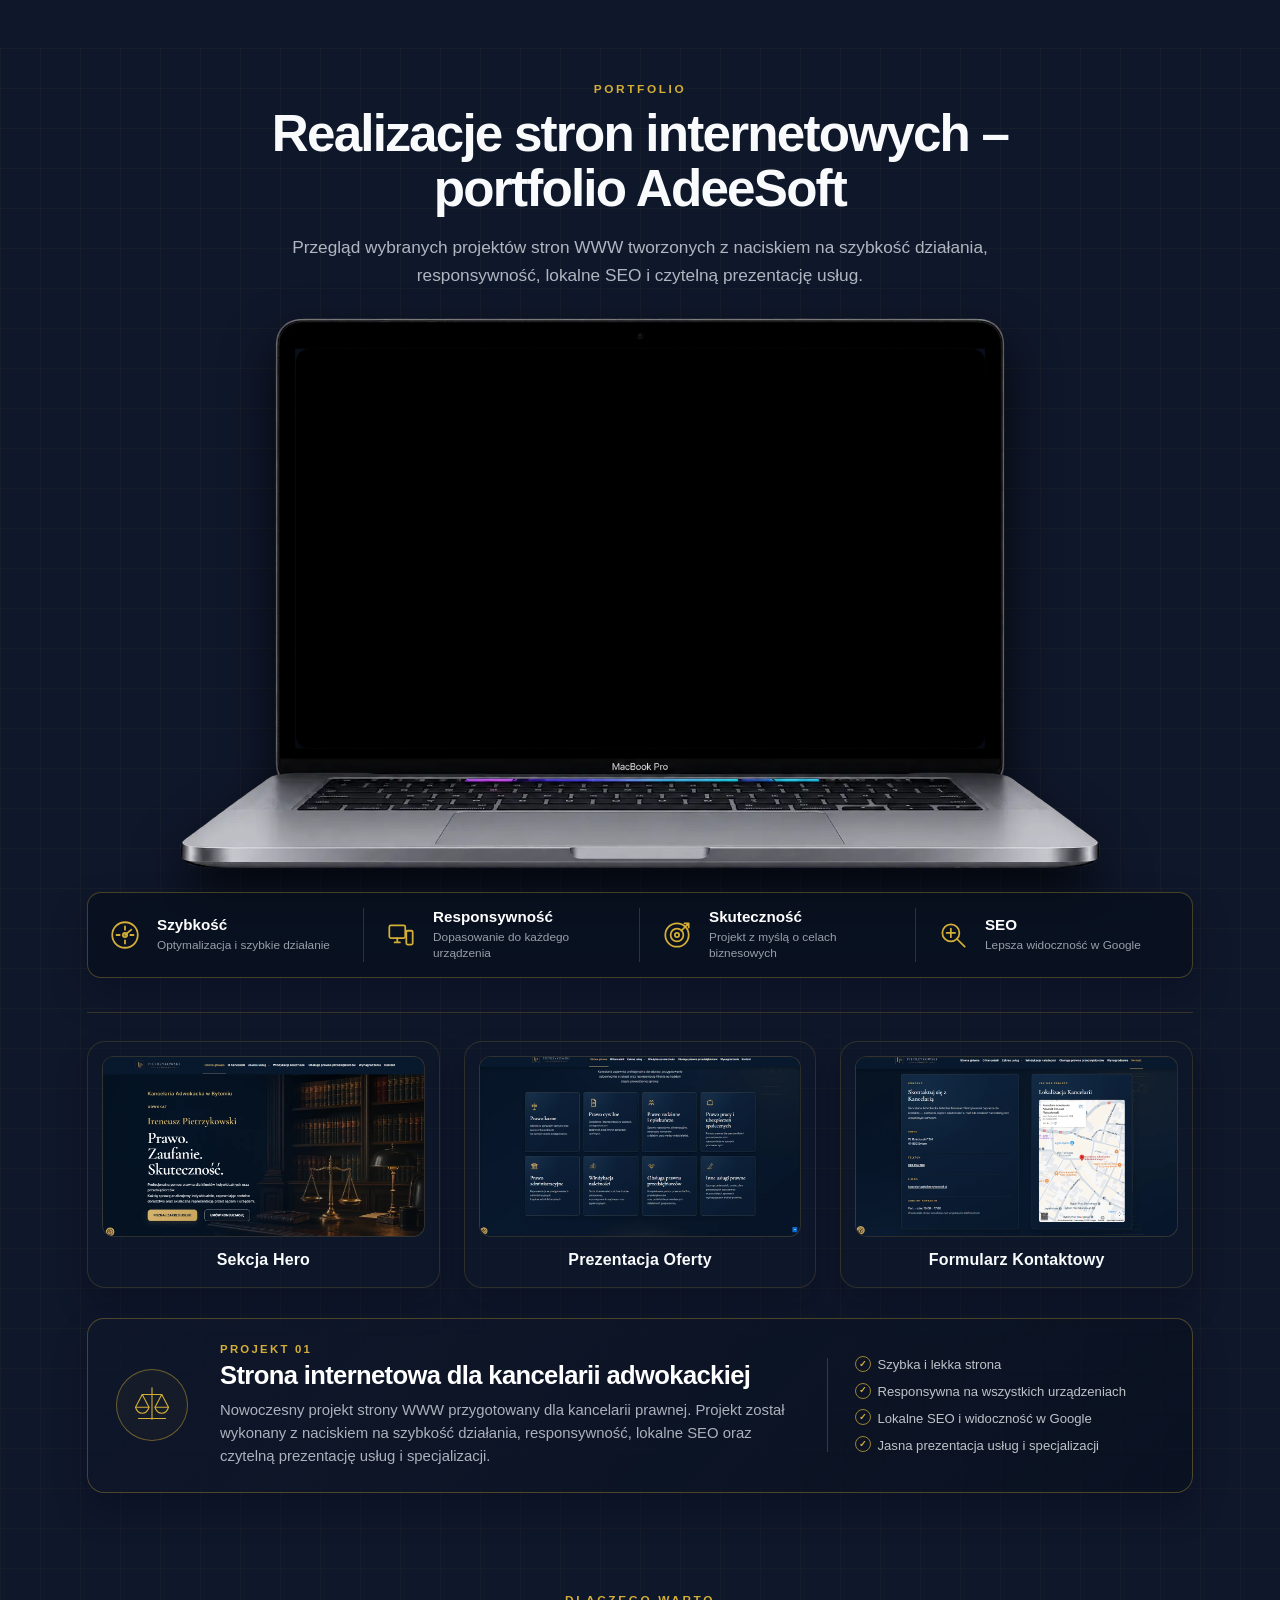
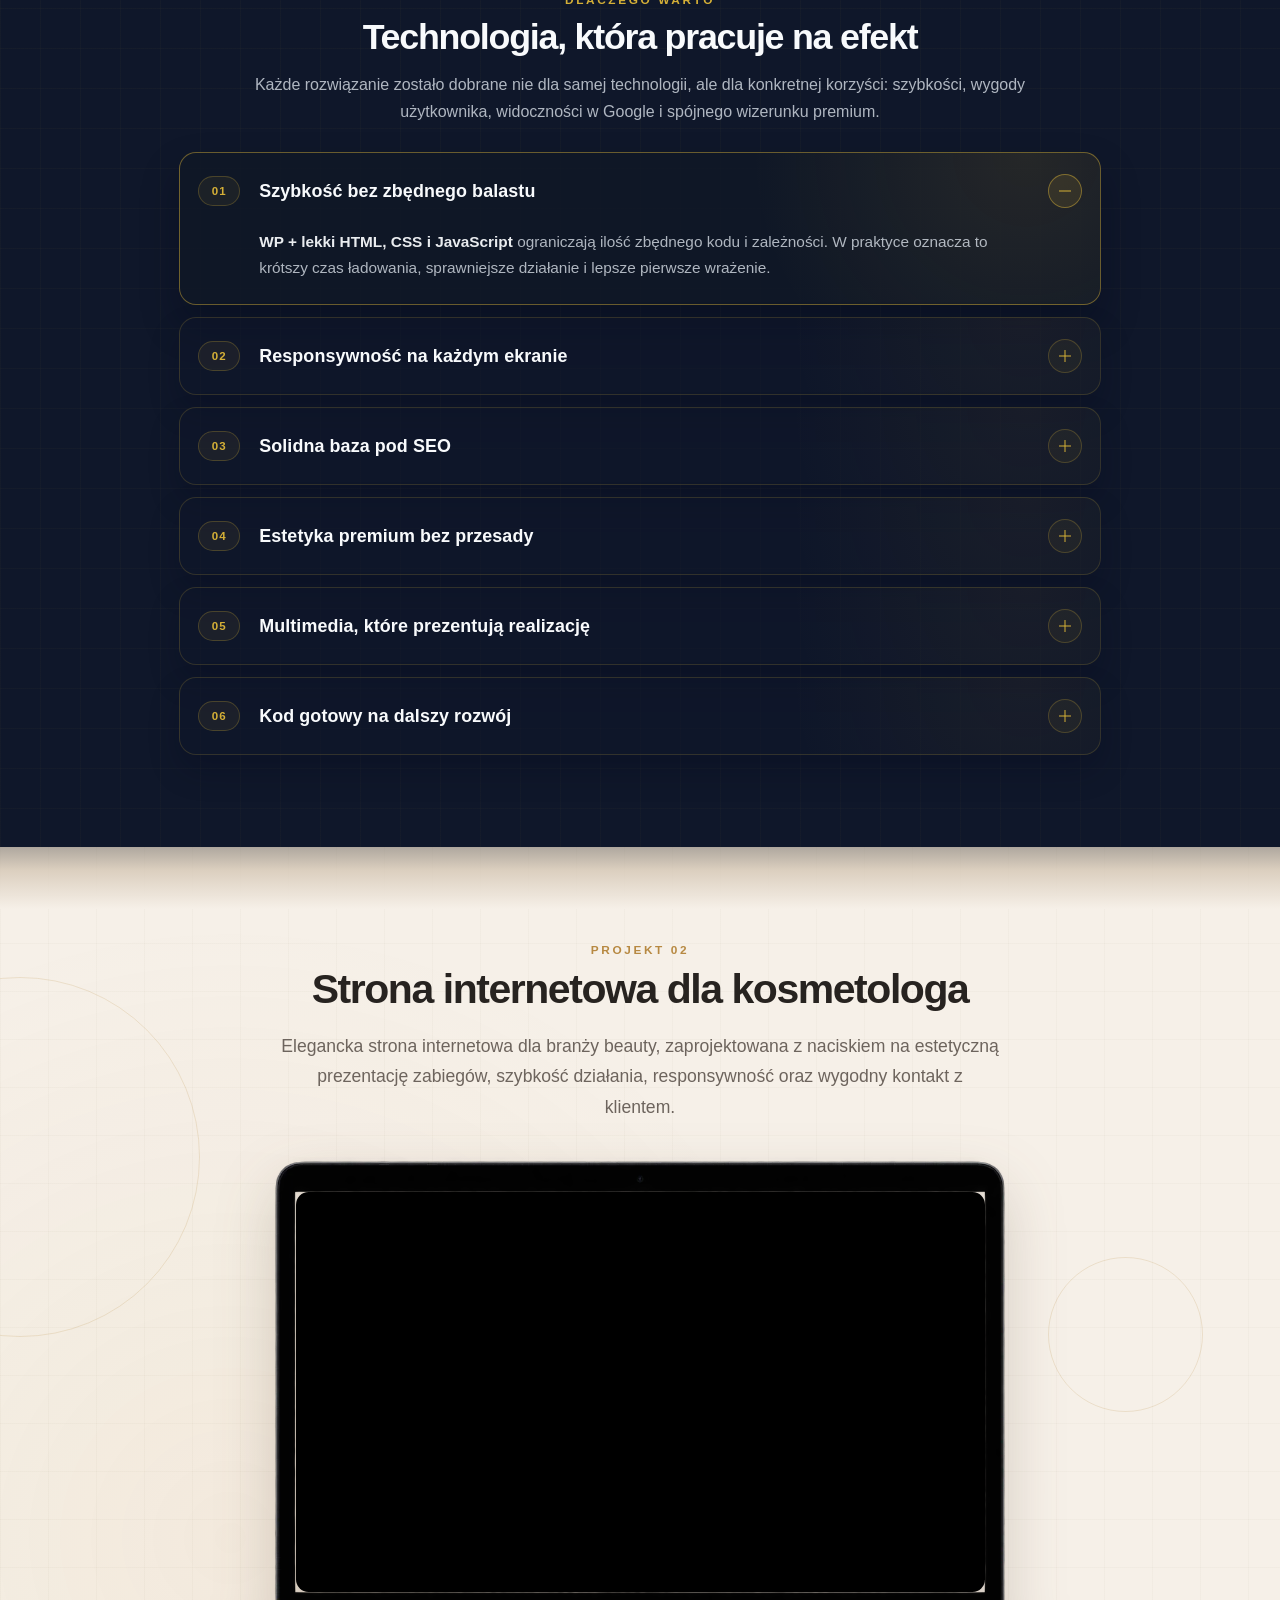
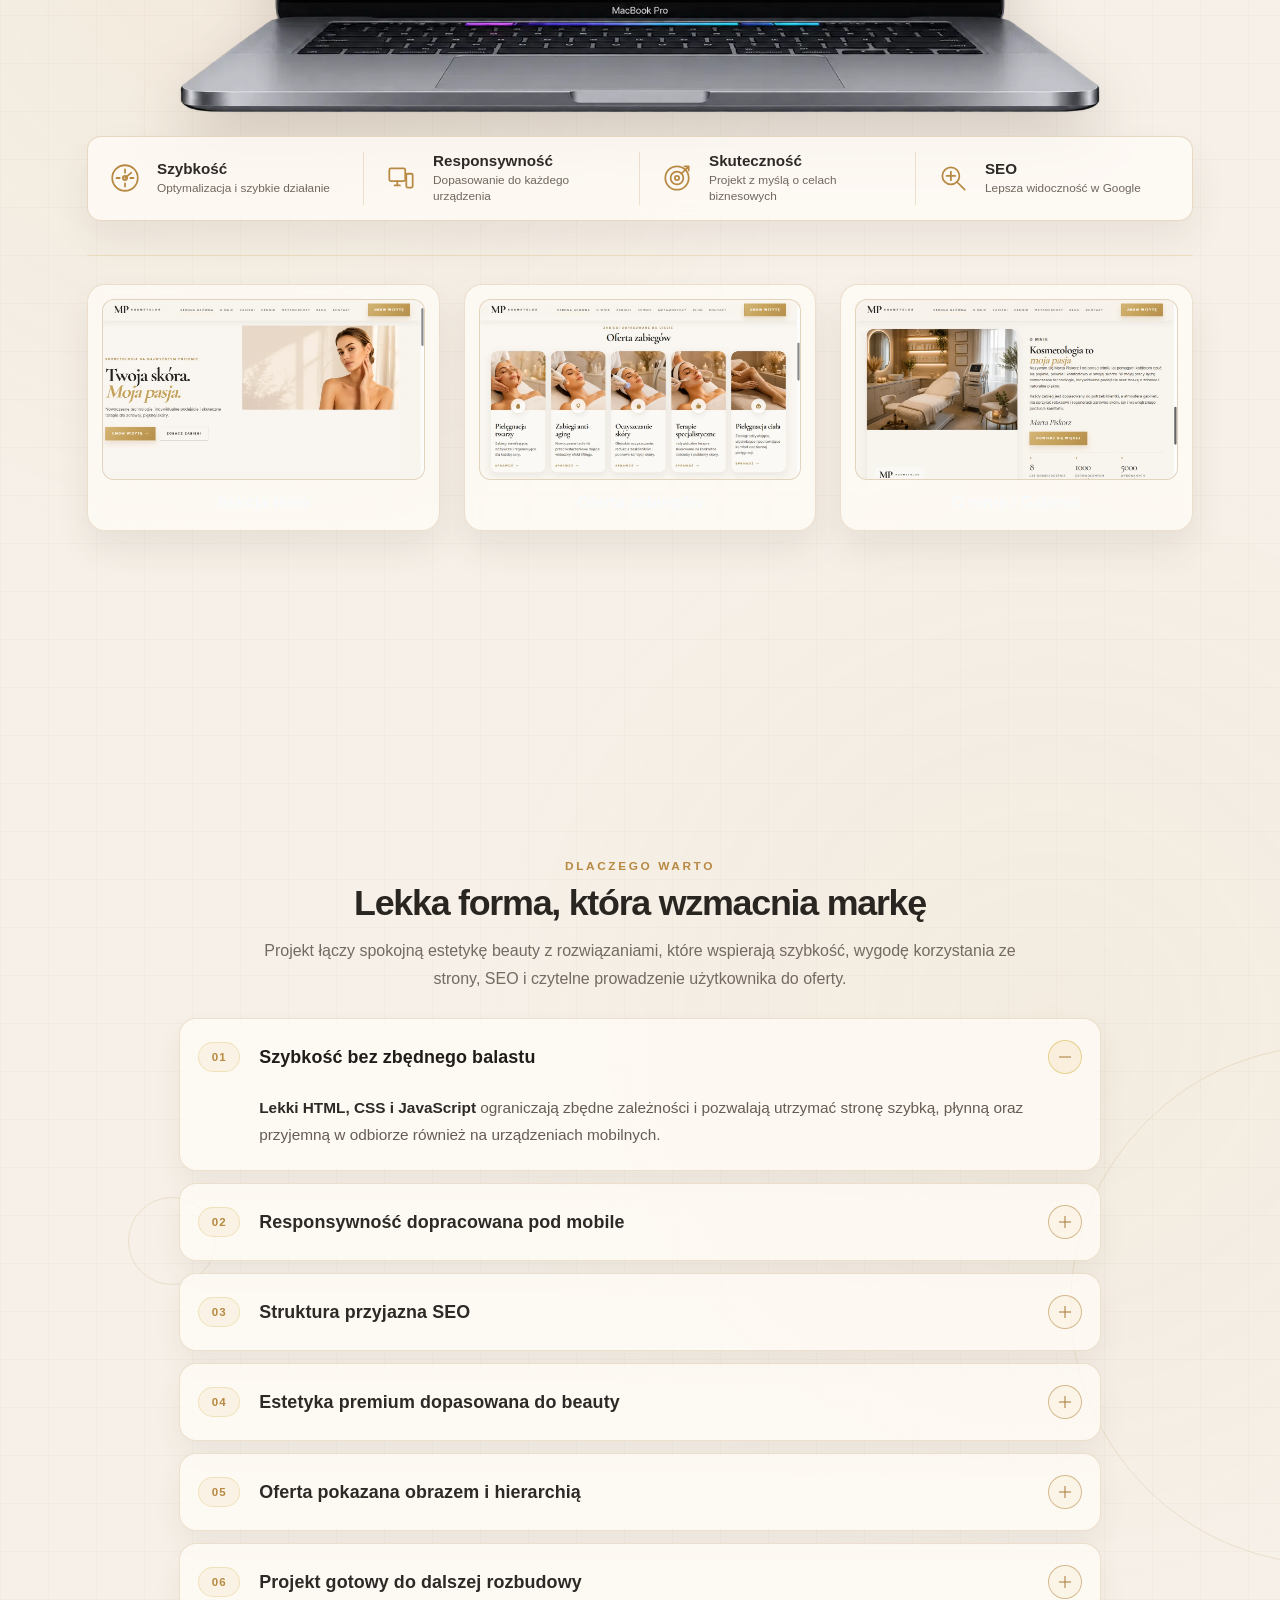
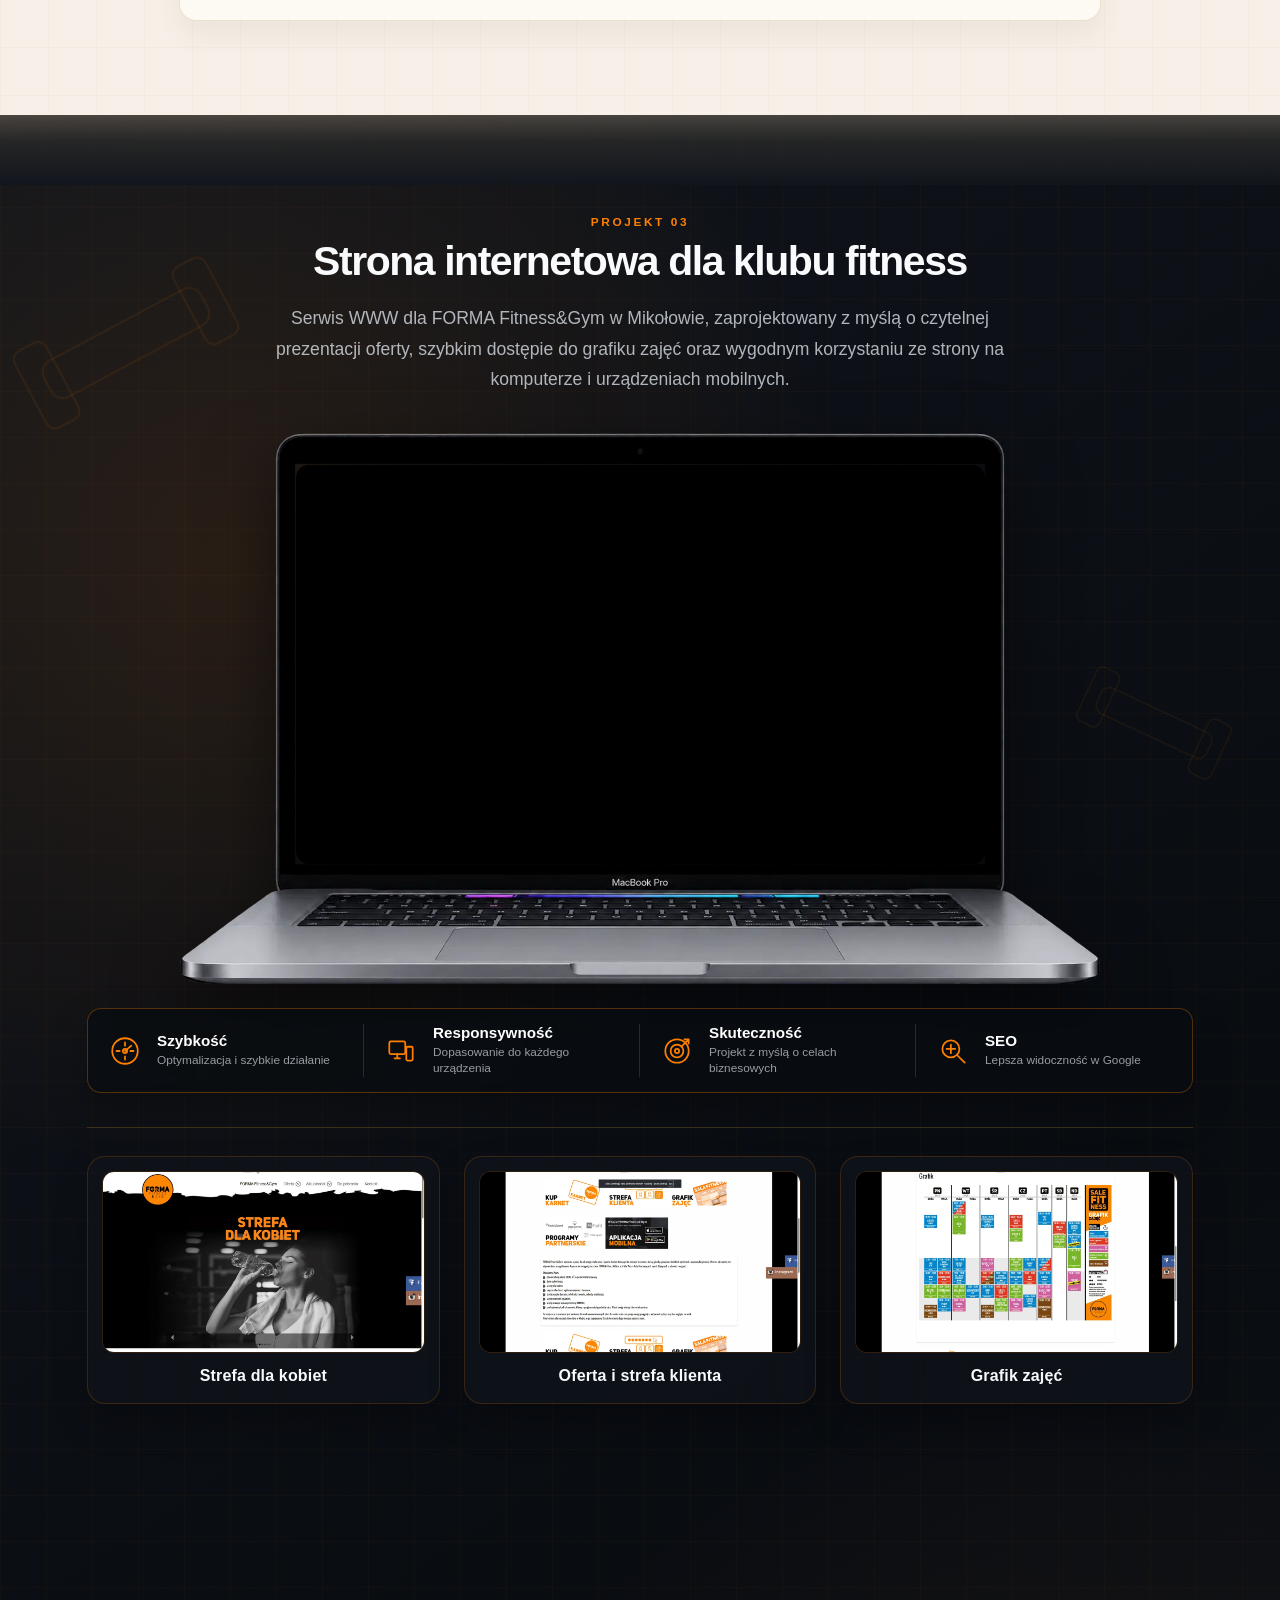
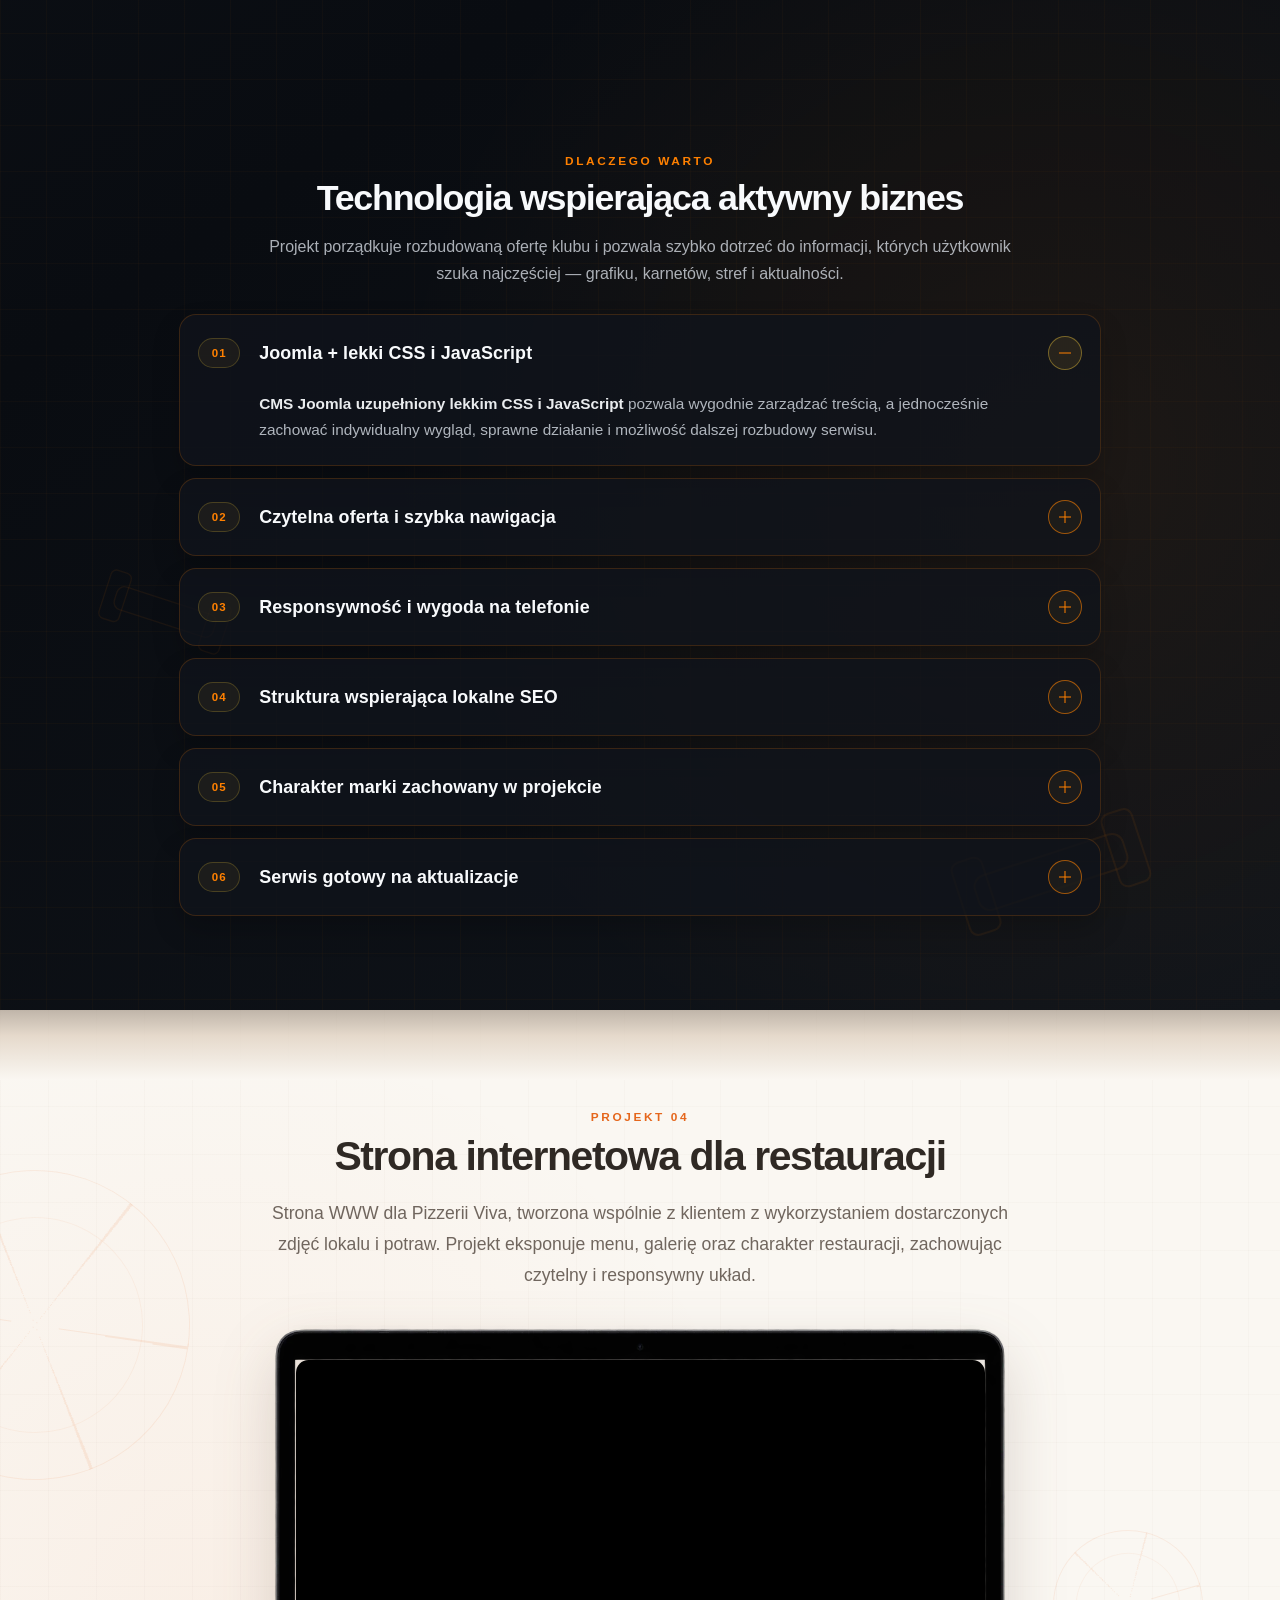
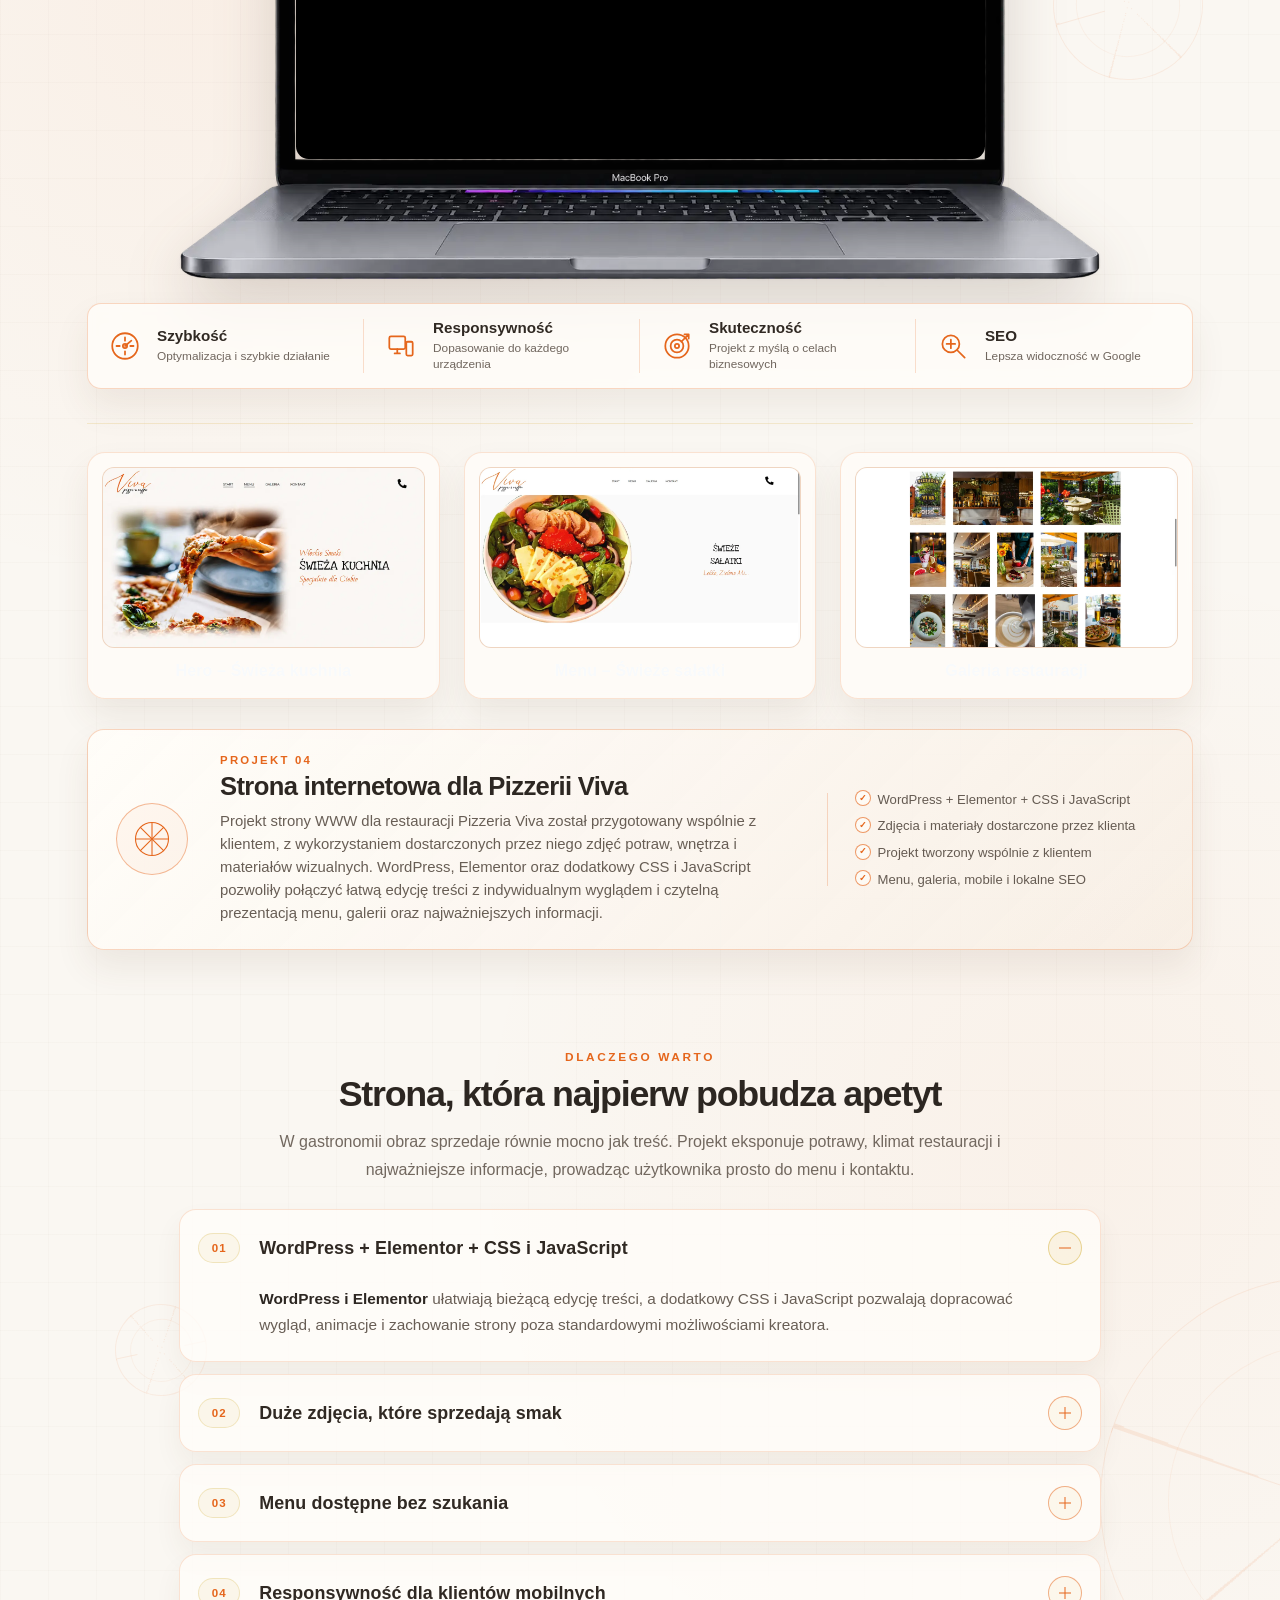
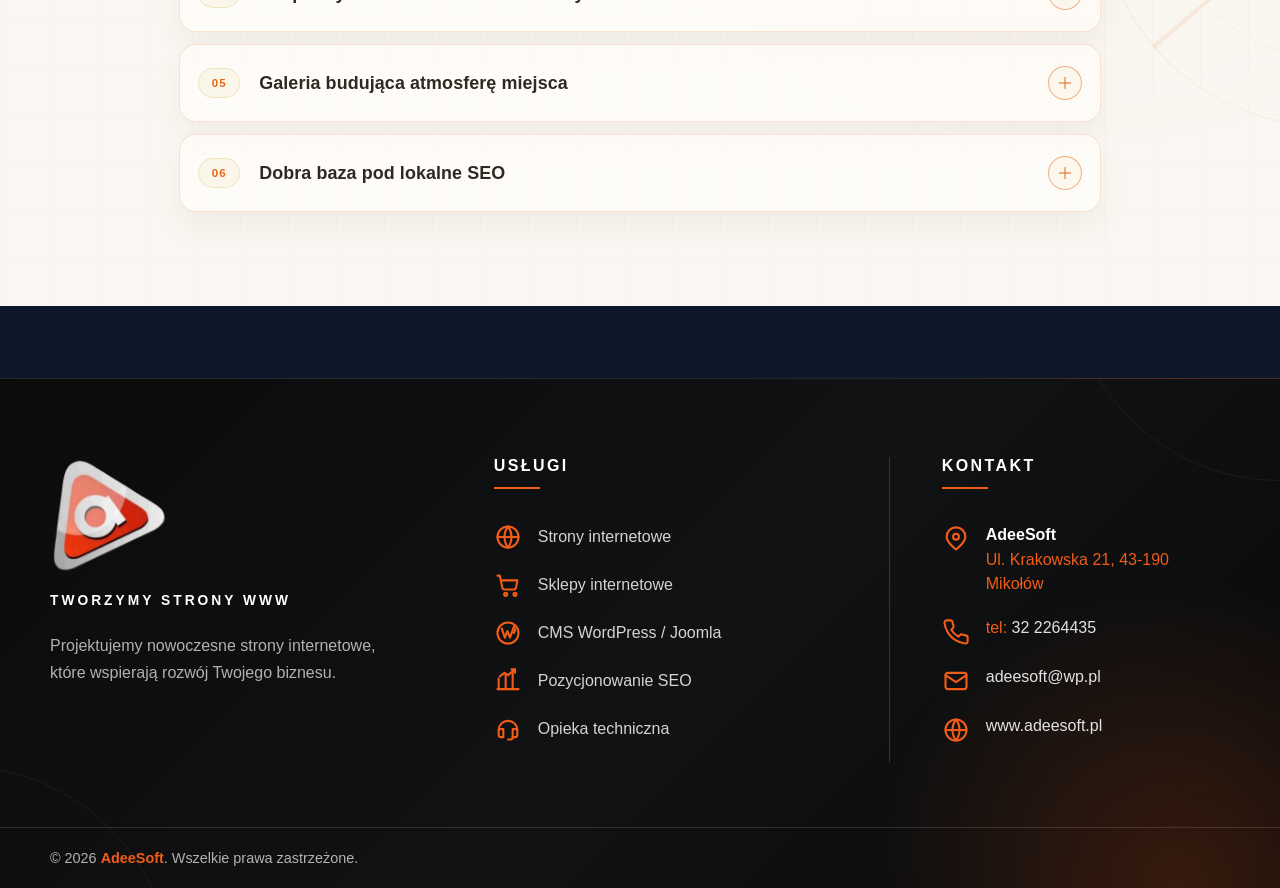
==== commit 4a1bf557: "Add files via upload" ====
--- a/index.html
+++ b/index.html
@@ -5,6 +5,16 @@
     <meta name="viewport" content="width=device-width, initial-scale=1.0" />
     <title>Realizacje stron internetowych | Portfolio stron WWW – AdeeSoft</title>
     <meta name="description" content="Portfolio realizacji stron internetowych AdeeSoft. Zobacz nowoczesne, szybkie i responsywne strony WWW tworzone dla firm, kancelarii i branży beauty." />
+    <meta property="og:locale" content="pl_PL" />
+    <meta property="og:type" content="website" />
+    <meta property="og:site_name" content="AdeeSoft" />
+    <meta property="og:title" content="Realizacje stron internetowych | Portfolio stron WWW – AdeeSoft" />
+    <meta property="og:description" content="Portfolio realizacji stron internetowych AdeeSoft. Zobacz nowoczesne, szybkie i responsywne strony WWW tworzone dla firm, kancelarii i branży beauty." />
+    <meta property="og:image" content="logo-500x500px-adeesoft.webp" />
+    <meta property="og:image:type" content="image/webp" />
+    <meta property="og:image:width" content="500" />
+    <meta property="og:image:height" content="500" />
+    <meta property="og:image:alt" content="Logo AdeeSoft – tworzenie stron internetowych" />
     <link rel="stylesheet" href="styles.css" />
   </head>
   <body>
@@ -554,12 +564,13 @@
         <div class="fitness-dumbbell dumbbell-four" aria-hidden="true"></div>
 
         <div class="section-inner">
-          <header class="section-header fitness-header">
+          <header class="section-header fitness-header fitness-intro">
             <p class="eyebrow fitness-eyebrow">Projekt 03</p>
-            <h2 id="forma-title">FORMA Fitness&amp;Gym</h2>
+            <h2 id="forma-title">Strona internetowa dla klubu fitness</h2>
             <p class="section-lead fitness-lead">
-              Serwis klubu fitness w Mikołowie — czytelna prezentacja oferty, szybki dostęp do grafiku
-              i najważniejszych informacji oraz charakterystyczna, sportowa identyfikacja.
+              Serwis WWW dla FORMA Fitness&amp;Gym w Mikołowie, zaprojektowany z myślą o czytelnej
+              prezentacji oferty, szybkim dostępie do grafiku zajęć oraz wygodnym korzystaniu ze strony
+              na komputerze i urządzeniach mobilnych.
             </p>
           </header>
 
@@ -587,6 +598,66 @@
             </div>
           </div>
 
+          <div class="portfolio-benefits portfolio-benefits-fitness" aria-label="Najważniejsze zalety strony klubu fitness">
+            <div class="portfolio-benefit">
+              <span class="benefit-icon benefit-icon-fitness" aria-hidden="true">
+                <svg viewBox="0 0 32 32">
+                  <circle cx="16" cy="16" r="12"></circle>
+                  <path d="M16 8v3M24 16h-3M16 24v-3M8 16h3"></path>
+                  <path d="M16 16l6-5"></path>
+                  <circle cx="16" cy="16" r="2"></circle>
+                </svg>
+              </span>
+              <span class="benefit-copy">
+                <strong>Szybkość</strong>
+                <small>Optymalizacja i szybkie działanie</small>
+              </span>
+            </div>
+
+            <div class="portfolio-benefit">
+              <span class="benefit-icon benefit-icon-fitness" aria-hidden="true">
+                <svg viewBox="0 0 32 32">
+                  <rect x="5" y="7" width="15" height="12" rx="1.5"></rect>
+                  <path d="M10 23h5M12.5 19v4"></path>
+                  <rect x="21" y="12" width="6" height="13" rx="1.2"></rect>
+                </svg>
+              </span>
+              <span class="benefit-copy">
+                <strong>Responsywność</strong>
+                <small>Dopasowanie do każdego urządzenia</small>
+              </span>
+            </div>
+
+            <div class="portfolio-benefit">
+              <span class="benefit-icon benefit-icon-fitness" aria-hidden="true">
+                <svg viewBox="0 0 32 32">
+                  <circle cx="16" cy="16" r="11"></circle>
+                  <circle cx="16" cy="16" r="6"></circle>
+                  <circle cx="16" cy="16" r="2"></circle>
+                  <path d="M20 12l7-7M23 5h4v4"></path>
+                </svg>
+              </span>
+              <span class="benefit-copy">
+                <strong>Skuteczność</strong>
+                <small>Projekt z myślą o celach biznesowych</small>
+              </span>
+            </div>
+
+            <div class="portfolio-benefit">
+              <span class="benefit-icon benefit-icon-fitness" aria-hidden="true">
+                <svg viewBox="0 0 32 32">
+                  <circle cx="14" cy="14" r="8"></circle>
+                  <path d="M20 20l7 7"></path>
+                  <path d="M10 14h8M14 10v8"></path>
+                </svg>
+              </span>
+              <span class="benefit-copy">
+                <strong>SEO</strong>
+                <small>Lepsza widoczność w Google</small>
+              </span>
+            </div>
+          </div>
+
           <hr class="section-divider fitness-divider" />
 
           <div class="miniature-section">
@@ -620,6 +691,36 @@
             </div>
           </div>
 
+          <article class="project-seo-card project-seo-card-fitness reveal-on-scroll" aria-labelledby="project-03-title">
+            <div class="project-seo-icon project-seo-icon-fitness" aria-hidden="true">
+              <svg viewBox="0 0 64 64">
+                <path d="M12 27v10M18 22v20M46 22v20M52 27v10"></path>
+                <path d="M18 32h28"></path>
+                <path d="M8 28v8M56 28v8"></path>
+              </svg>
+            </div>
+
+            <div class="project-seo-main">
+              <p class="project-seo-kicker project-seo-kicker-fitness">Projekt 03</p>
+              <h2 id="project-03-title">Strona internetowa dla klubu fitness w Mikołowie</h2>
+              <p>
+                Projekt strony WWW przygotowany dla FORMA Fitness&amp;Gym w Mikołowie. Serwis został
+                wykonany w oparciu o CMS Joomla oraz dopracowany za pomocą CSS i JavaScript,
+                z wykorzystaniem własnej grafiki dostarczonej przez klienta. Układ porządkuje ofertę,
+                grafik zajęć i najważniejsze informacje, ułatwiając użytkownikom szybkie dotarcie
+                do interesujących ich treści.
+              </p>
+            </div>
+
+            <ul class="project-seo-features project-seo-features-fitness"
+                aria-label="Najważniejsze cechy realizacji FORMA Fitness i Gym">
+              <li>CMS Joomla + CSS i JavaScript</li>
+              <li>Własna grafika dostarczona przez klienta</li>
+              <li>Czytelny grafik i prezentacja oferty</li>
+              <li>Responsywność i lokalne SEO</li>
+            </ul>
+          </article>
+
           <section class="why-section fitness-why" aria-labelledby="why-forma-title">
             <div class="why-accordion-wrap reveal-on-scroll">
               <div class="why-heading fitness-why-heading">
@@ -725,12 +826,13 @@
         <div class="pizza-orbit pizza-orbit-four" aria-hidden="true"></div>
 
         <div class="section-inner section-inner-viva">
-          <header class="section-header viva-header">
+          <header class="section-header viva-header viva-intro">
             <p class="eyebrow viva-eyebrow">Projekt 04</p>
-            <h2 id="viva-title">Pizzeria Viva</h2>
+            <h2 id="viva-title">Strona internetowa dla restauracji</h2>
             <p class="section-lead viva-lead">
-              Lekka i apetyczna prezentacja restauracji — duże fotografie potraw, szybki dostęp do menu
-              oraz galeria, która pozwala poczuć klimat lokalu jeszcze przed wizytą.
+              Strona WWW dla Pizzerii Viva, tworzona wspólnie z klientem z wykorzystaniem dostarczonych
+              zdjęć lokalu i potraw. Projekt eksponuje menu, galerię oraz charakter restauracji,
+              zachowując czytelny i responsywny układ.
             </p>
           </header>
 
@@ -758,6 +860,66 @@
             </div>
           </div>
 
+          <div class="portfolio-benefits portfolio-benefits-viva" aria-label="Najważniejsze zalety strony restauracji">
+            <div class="portfolio-benefit">
+              <span class="benefit-icon benefit-icon-viva" aria-hidden="true">
+                <svg viewBox="0 0 32 32">
+                  <circle cx="16" cy="16" r="12"></circle>
+                  <path d="M16 8v3M24 16h-3M16 24v-3M8 16h3"></path>
+                  <path d="M16 16l6-5"></path>
+                  <circle cx="16" cy="16" r="2"></circle>
+                </svg>
+              </span>
+              <span class="benefit-copy benefit-copy-viva">
+                <strong>Szybkość</strong>
+                <small>Optymalizacja i szybkie działanie</small>
+              </span>
+            </div>
+
+            <div class="portfolio-benefit">
+              <span class="benefit-icon benefit-icon-viva" aria-hidden="true">
+                <svg viewBox="0 0 32 32">
+                  <rect x="5" y="7" width="15" height="12" rx="1.5"></rect>
+                  <path d="M10 23h5M12.5 19v4"></path>
+                  <rect x="21" y="12" width="6" height="13" rx="1.2"></rect>
+                </svg>
+              </span>
+              <span class="benefit-copy benefit-copy-viva">
+                <strong>Responsywność</strong>
+                <small>Dopasowanie do każdego urządzenia</small>
+              </span>
+            </div>
+
+            <div class="portfolio-benefit">
+              <span class="benefit-icon benefit-icon-viva" aria-hidden="true">
+                <svg viewBox="0 0 32 32">
+                  <circle cx="16" cy="16" r="11"></circle>
+                  <circle cx="16" cy="16" r="6"></circle>
+                  <circle cx="16" cy="16" r="2"></circle>
+                  <path d="M20 12l7-7M23 5h4v4"></path>
+                </svg>
+              </span>
+              <span class="benefit-copy benefit-copy-viva">
+                <strong>Skuteczność</strong>
+                <small>Projekt z myślą o celach biznesowych</small>
+              </span>
+            </div>
+
+            <div class="portfolio-benefit">
+              <span class="benefit-icon benefit-icon-viva" aria-hidden="true">
+                <svg viewBox="0 0 32 32">
+                  <circle cx="14" cy="14" r="8"></circle>
+                  <path d="M20 20l7 7"></path>
+                  <path d="M10 14h8M14 10v8"></path>
+                </svg>
+              </span>
+              <span class="benefit-copy benefit-copy-viva">
+                <strong>SEO</strong>
+                <small>Lepsza widoczność w Google</small>
+              </span>
+            </div>
+          </div>
+
           <hr class="section-divider viva-divider" />
 
           <div class="miniature-section">
@@ -814,6 +976,35 @@
               </button>
             </div>
           </div>
+
+          <article class="project-seo-card project-seo-card-viva reveal-on-scroll" aria-labelledby="project-04-title">
+            <div class="project-seo-icon project-seo-icon-viva" aria-hidden="true">
+              <svg viewBox="0 0 64 64">
+                <circle cx="32" cy="32" r="22"></circle>
+                <path d="M32 10v44M10 32h44"></path>
+                <path d="M16.5 16.5l31 31M47.5 16.5l-31 31"></path>
+              </svg>
+            </div>
+
+            <div class="project-seo-main project-seo-main-viva">
+              <p class="project-seo-kicker project-seo-kicker-viva">Projekt 04</p>
+              <h2 id="project-04-title">Strona internetowa dla Pizzerii Viva</h2>
+              <p>
+                Projekt strony WWW dla restauracji Pizzeria Viva został przygotowany wspólnie z klientem,
+                z wykorzystaniem dostarczonych przez niego zdjęć potraw, wnętrza i materiałów wizualnych.
+                WordPress, Elementor oraz dodatkowy CSS i JavaScript pozwoliły połączyć łatwą edycję treści
+                z indywidualnym wyglądem i czytelną prezentacją menu, galerii oraz najważniejszych informacji.
+              </p>
+            </div>
+
+            <ul class="project-seo-features project-seo-features-viva"
+                aria-label="Najważniejsze cechy realizacji Pizzeria Viva">
+              <li>WordPress + Elementor + CSS i JavaScript</li>
+              <li>Zdjęcia i materiały dostarczone przez klienta</li>
+              <li>Projekt tworzony wspólnie z klientem</li>
+              <li>Menu, galeria, mobile i lokalne SEO</li>
+            </ul>
+          </article>
 
           <section class="why-section viva-why" aria-labelledby="why-viva-title">
             <div class="why-accordion-wrap reveal-on-scroll">
--- a/styles.css
+++ b/styles.css
@@ -2008,3 +2008,167 @@
     border-bottom-color: rgba(177, 134, 70, 0.18);
   }
 }
+
+
+/* =========================================================
+   SEKCJA 03 — FORMA FITNESS&GYM / SEO
+   ========================================================= */
+.fitness-intro {
+  max-width: 920px;
+  margin-left: auto;
+  margin-right: auto;
+}
+
+.fitness-intro h2 {
+  font-size: clamp(2rem, 3.2vw, 3rem);
+  line-height: 1.12;
+  letter-spacing: -0.035em;
+}
+
+.portfolio-benefits-fitness {
+  background: rgba(9, 12, 17, 0.76);
+  border-color: rgba(255, 128, 0, 0.30);
+  box-shadow: 0 18px 38px rgba(0, 0, 0, 0.26);
+}
+
+.portfolio-benefits-fitness .portfolio-benefit:not(:last-child)::after {
+  background: rgba(255, 128, 0, 0.22);
+}
+
+.benefit-icon-fitness {
+  color: #ff8000;
+}
+
+.project-seo-card-fitness {
+  background:
+    radial-gradient(circle at 92% 0%, rgba(255, 128, 0, 0.075), transparent 28%),
+    linear-gradient(135deg, rgba(16, 20, 27, 0.88), rgba(7, 10, 14, 0.76));
+  border-color: rgba(255, 128, 0, 0.30);
+  box-shadow: 0 18px 36px rgba(0, 0, 0, 0.27);
+}
+
+.project-seo-icon-fitness {
+  color: #ff8000;
+  border-color: rgba(255, 128, 0, 0.48);
+  background: rgba(255, 128, 0, 0.045);
+}
+
+.project-seo-kicker-fitness {
+  color: #ff8000;
+}
+
+.project-seo-features-fitness::before {
+  background: rgba(255, 128, 0, 0.26);
+}
+
+.project-seo-features-fitness li::before {
+  color: #ff8000;
+  border-color: rgba(255, 128, 0, 0.72);
+}
+
+.project-seo-card-fitness + .fitness-why {
+  margin-top: 42px;
+}
+
+/* =========================================================
+   SEKCJA 04 — PIZZERIA VIVA / SEO
+   ========================================================= */
+.viva-intro {
+  max-width: 920px;
+  margin-left: auto;
+  margin-right: auto;
+}
+
+.viva-intro h2 {
+  font-size: clamp(2rem, 3.2vw, 3rem);
+  line-height: 1.12;
+  letter-spacing: -0.035em;
+}
+
+.portfolio-benefits-viva {
+  background: rgba(255, 253, 249, 0.80);
+  border-color: rgba(229, 102, 28, 0.25);
+  box-shadow: 0 18px 36px rgba(92, 64, 42, 0.08);
+  backdrop-filter: blur(5px);
+}
+
+.portfolio-benefits-viva .portfolio-benefit:not(:last-child)::after {
+  background: rgba(229, 102, 28, 0.20);
+}
+
+.benefit-icon-viva {
+  color: #e5661c;
+}
+
+.benefit-copy-viva strong {
+  color: #302923;
+}
+
+.benefit-copy-viva small {
+  color: #70665e;
+}
+
+.project-seo-card-viva {
+  background:
+    linear-gradient(135deg, rgba(255, 253, 249, 0.92), rgba(247, 238, 228, 0.84));
+  border-color: rgba(229, 102, 28, 0.26);
+  box-shadow: 0 18px 34px rgba(92, 64, 42, 0.085);
+}
+
+.project-seo-icon-viva {
+  color: #e5661c;
+  border-color: rgba(229, 102, 28, 0.44);
+  background: rgba(229, 102, 28, 0.045);
+}
+
+.project-seo-main-viva h2 {
+  color: #2d2722;
+}
+
+.project-seo-main-viva > p:last-child {
+  color: #685e55;
+}
+
+.project-seo-kicker-viva {
+  color: #e5661c;
+}
+
+.project-seo-features-viva::before {
+  background: rgba(229, 102, 28, 0.23);
+}
+
+.project-seo-features-viva li {
+  color: #655b52;
+}
+
+.project-seo-features-viva li::before {
+  color: #e5661c;
+  border-color: rgba(229, 102, 28, 0.66);
+  background: rgba(255, 253, 249, 0.62);
+}
+
+.project-seo-card-viva + .viva-why {
+  margin-top: 42px;
+}
+
+@media (max-width: 900px) {
+  .portfolio-benefits-fitness .portfolio-benefit:nth-child(-n+2) {
+    border-bottom-color: rgba(255, 128, 0, 0.18);
+  }
+
+  .portfolio-benefits-viva .portfolio-benefit:nth-child(-n+2) {
+    border-bottom-color: rgba(229, 102, 28, 0.16);
+  }
+}
+
+@media (max-width: 700px) {
+  .fitness-intro h2,
+  .viva-intro h2 {
+    font-size: clamp(1.8rem, 7.5vw, 2.4rem);
+  }
+
+  .project-seo-card-fitness,
+  .project-seo-card-viva {
+    width: 92%;
+  }
+}
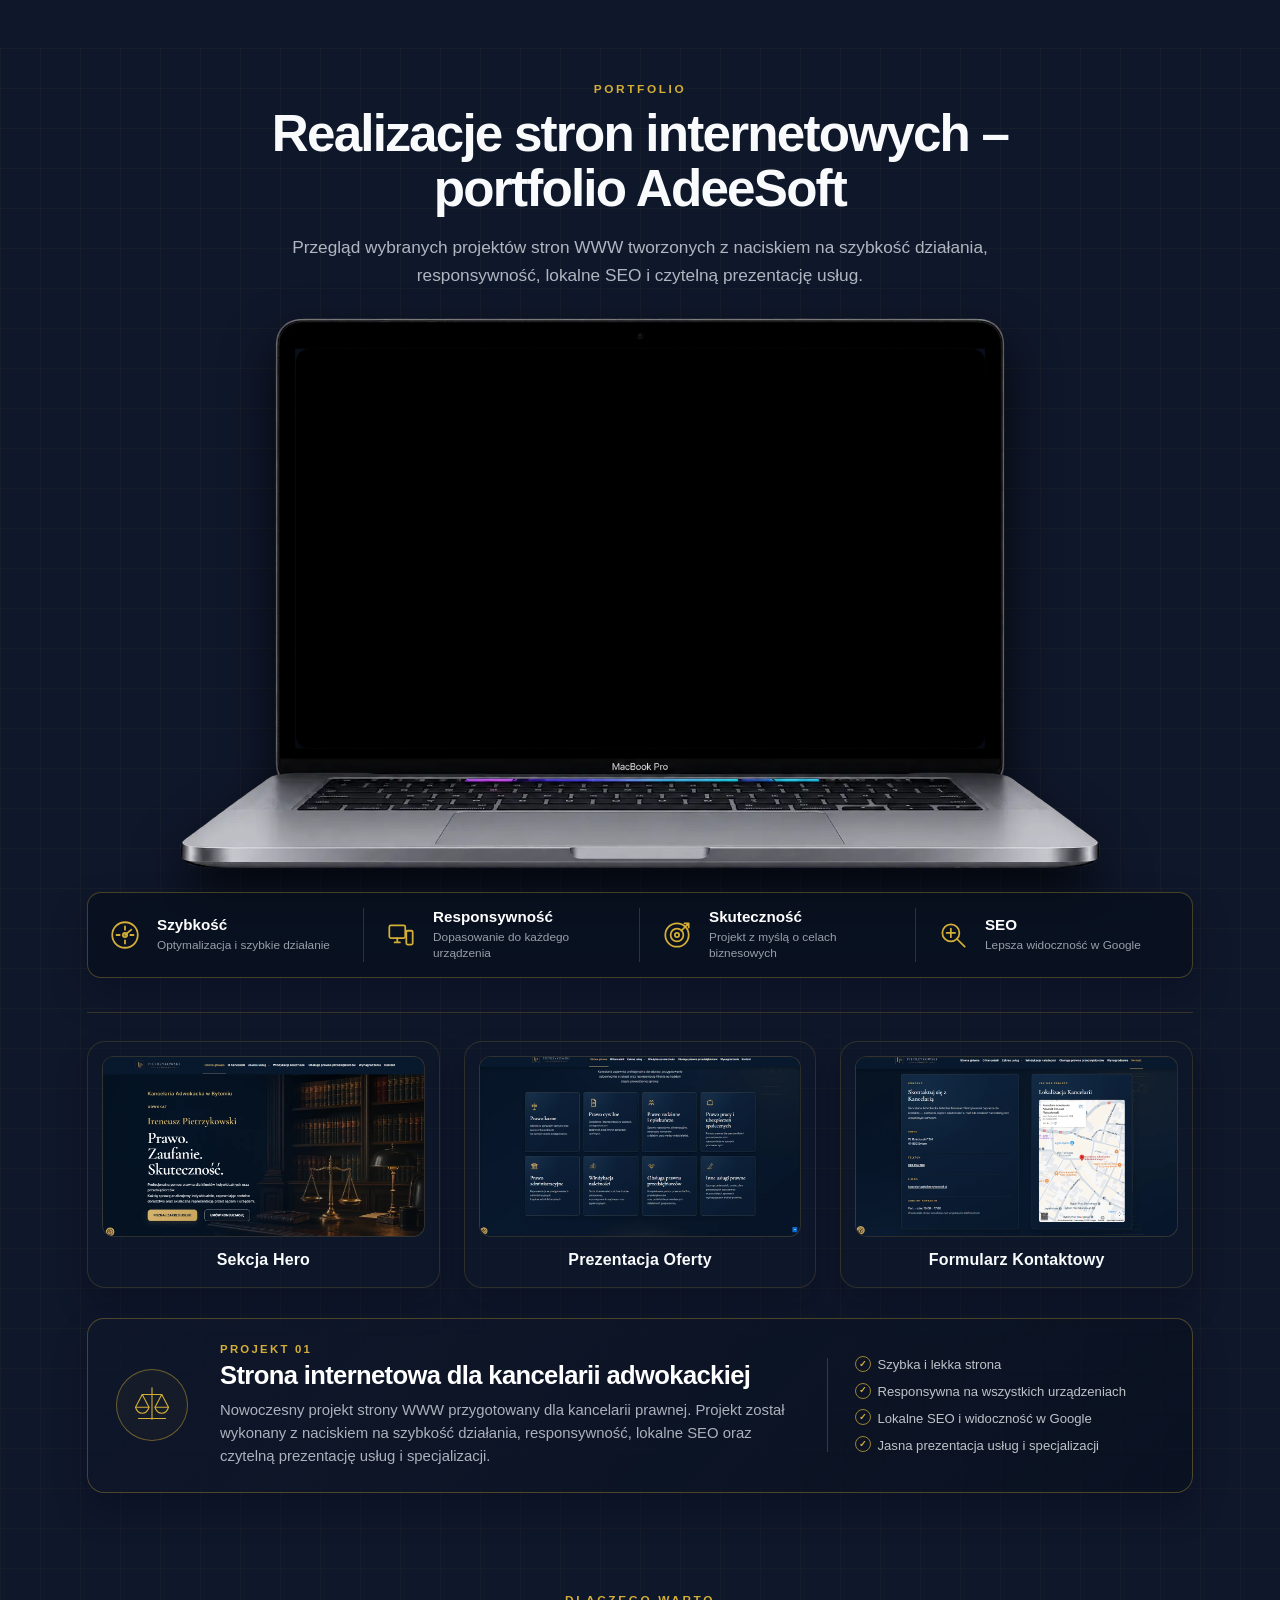
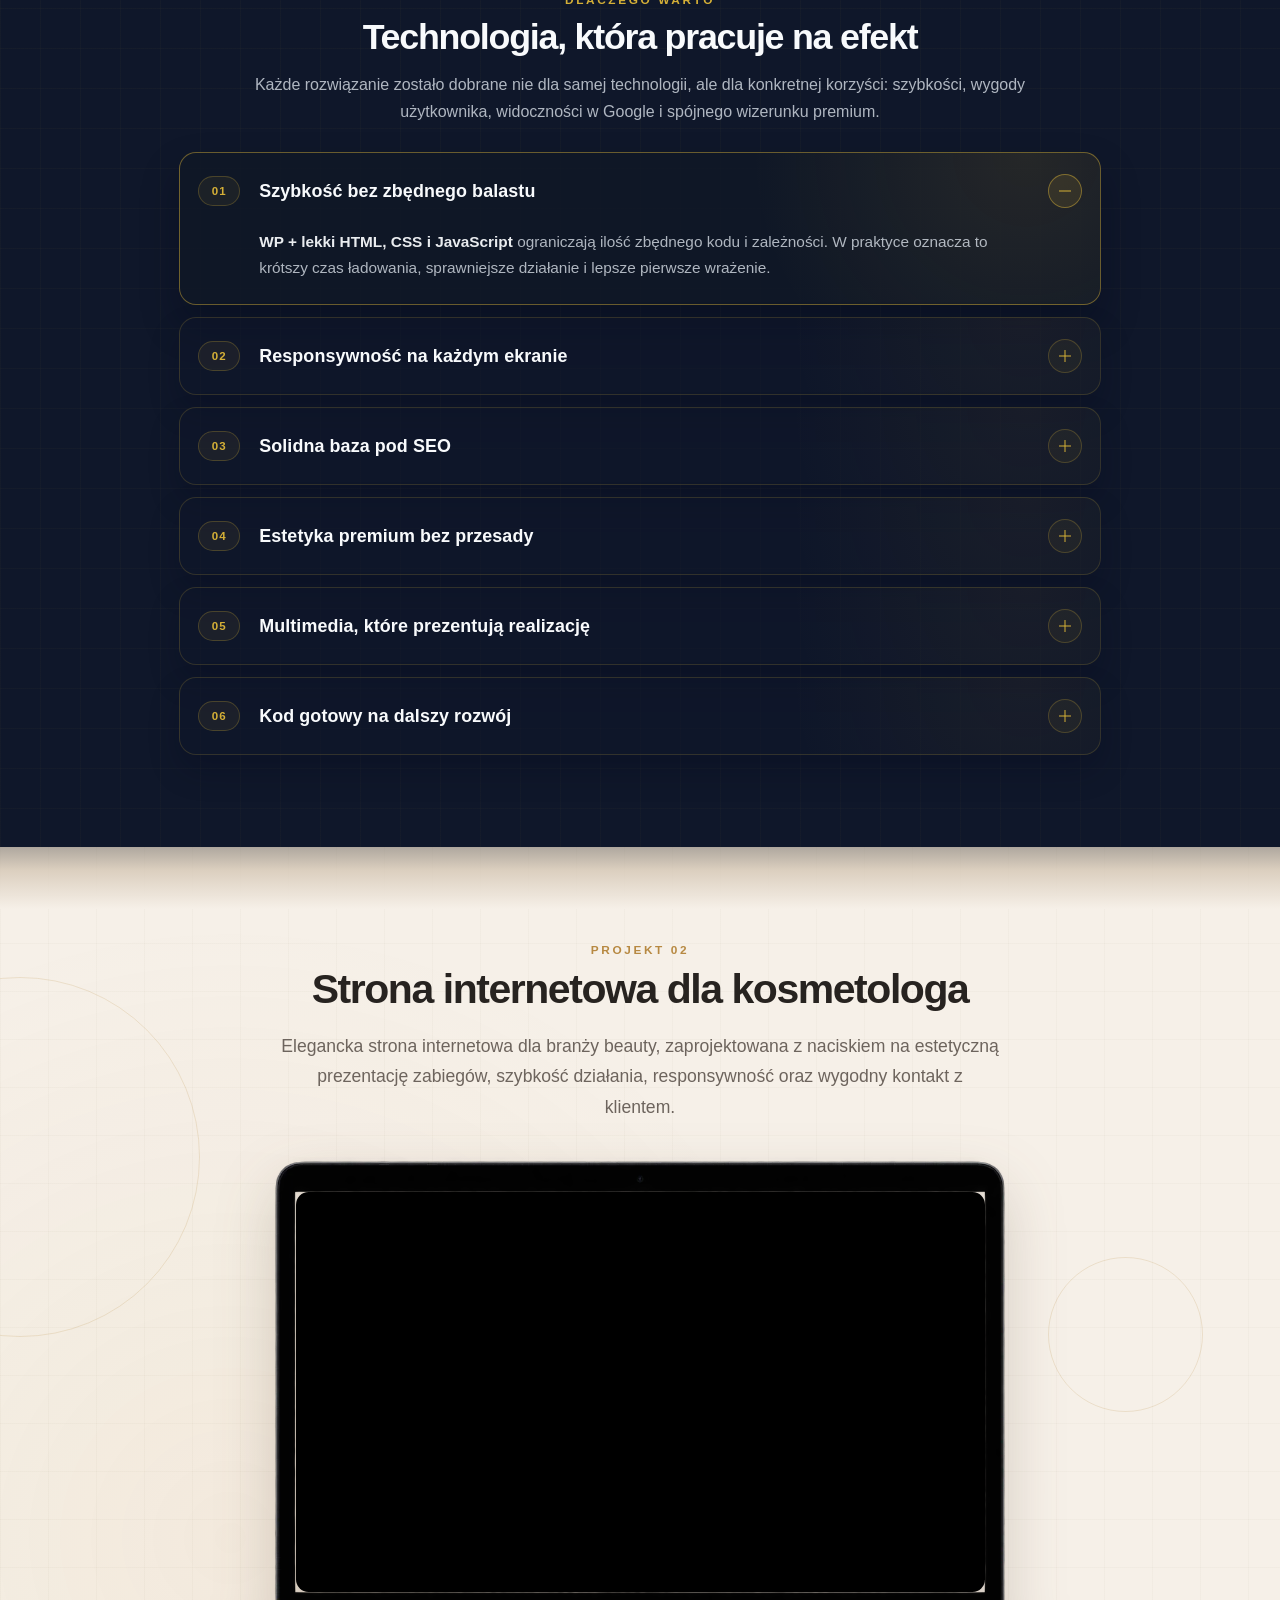
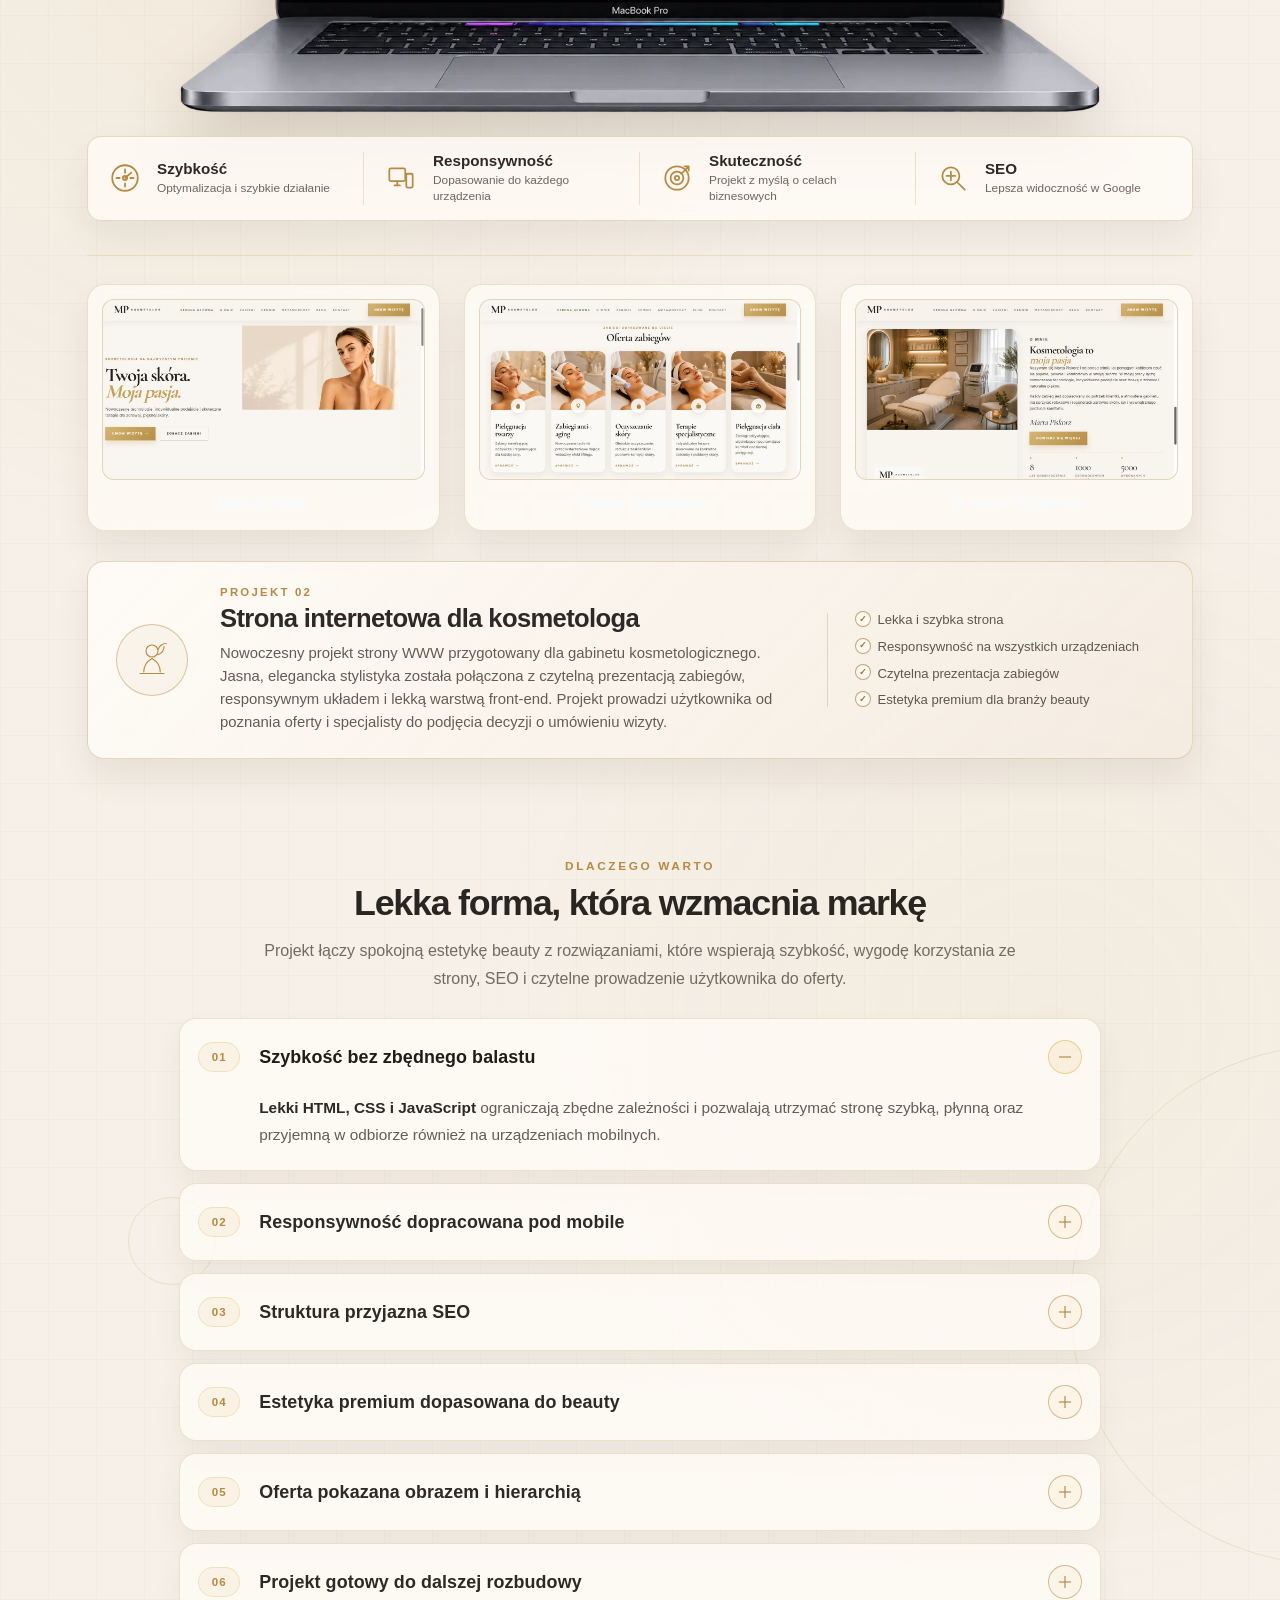
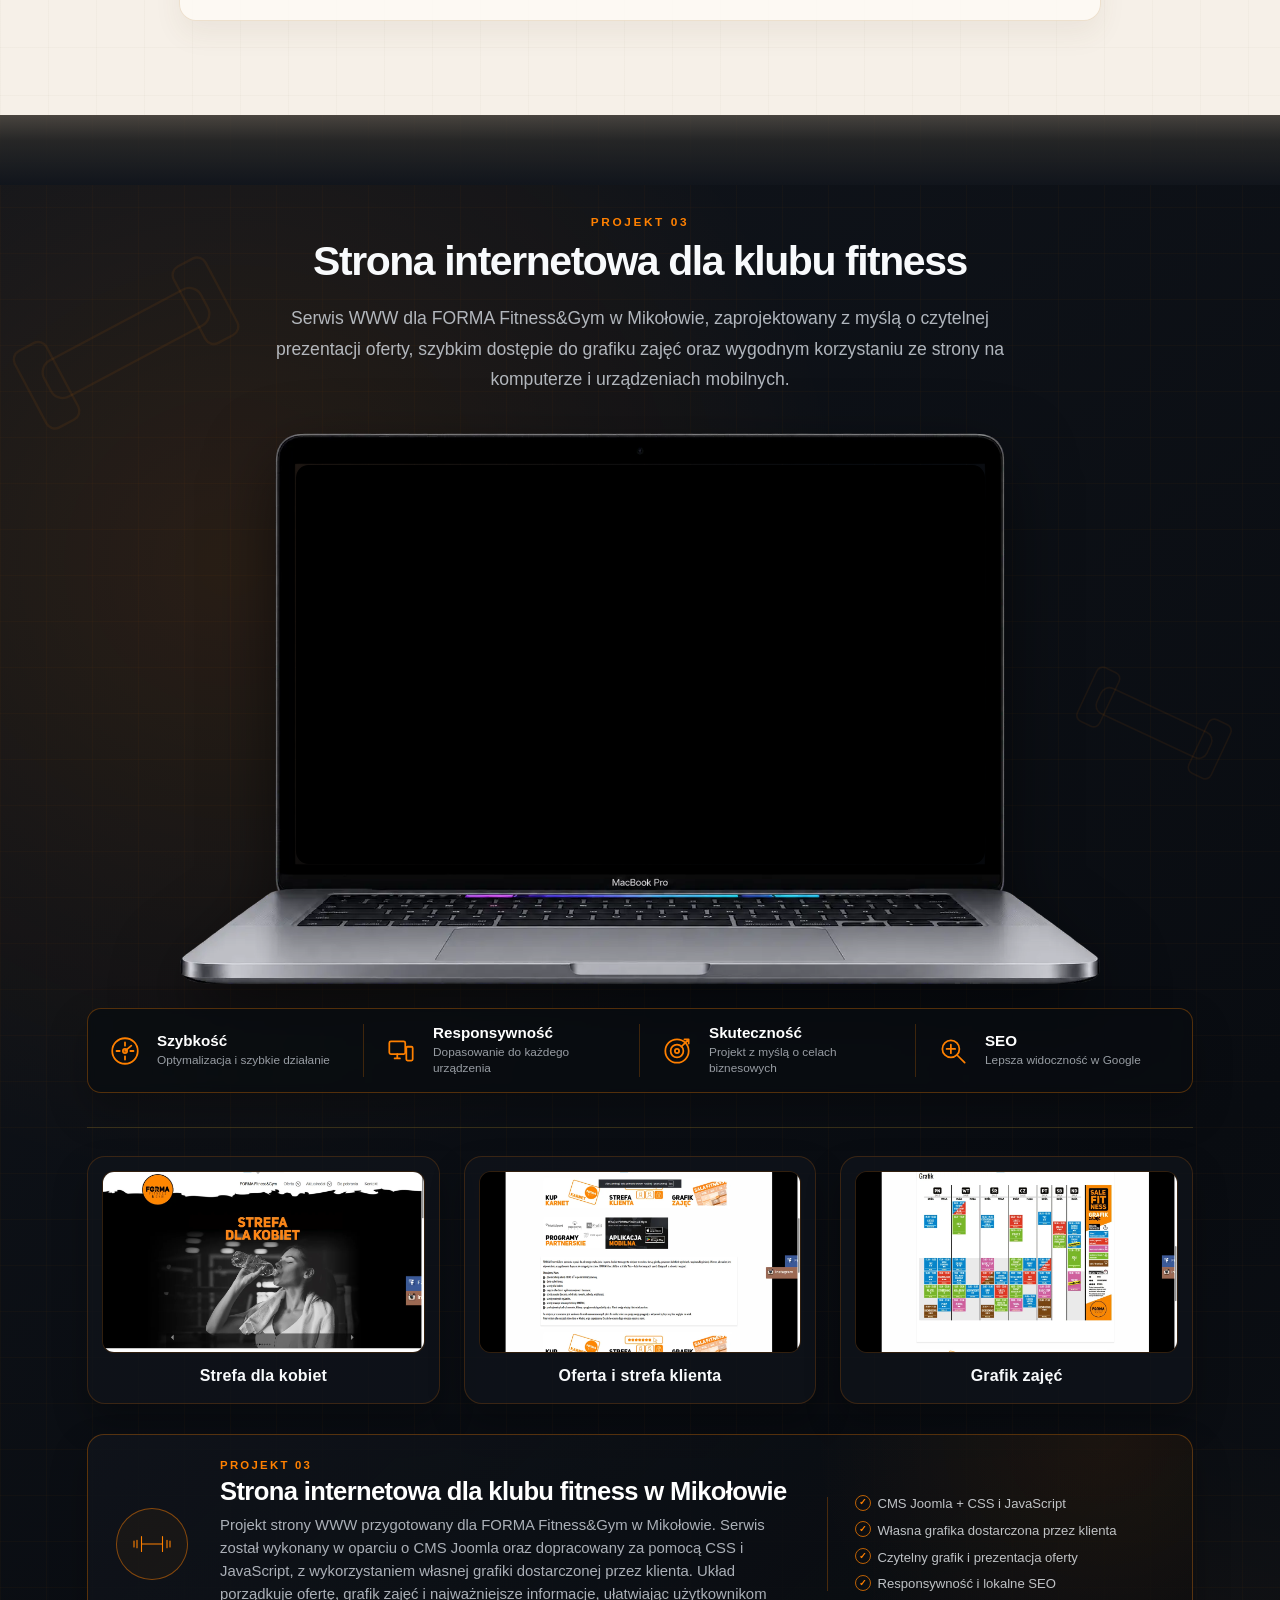
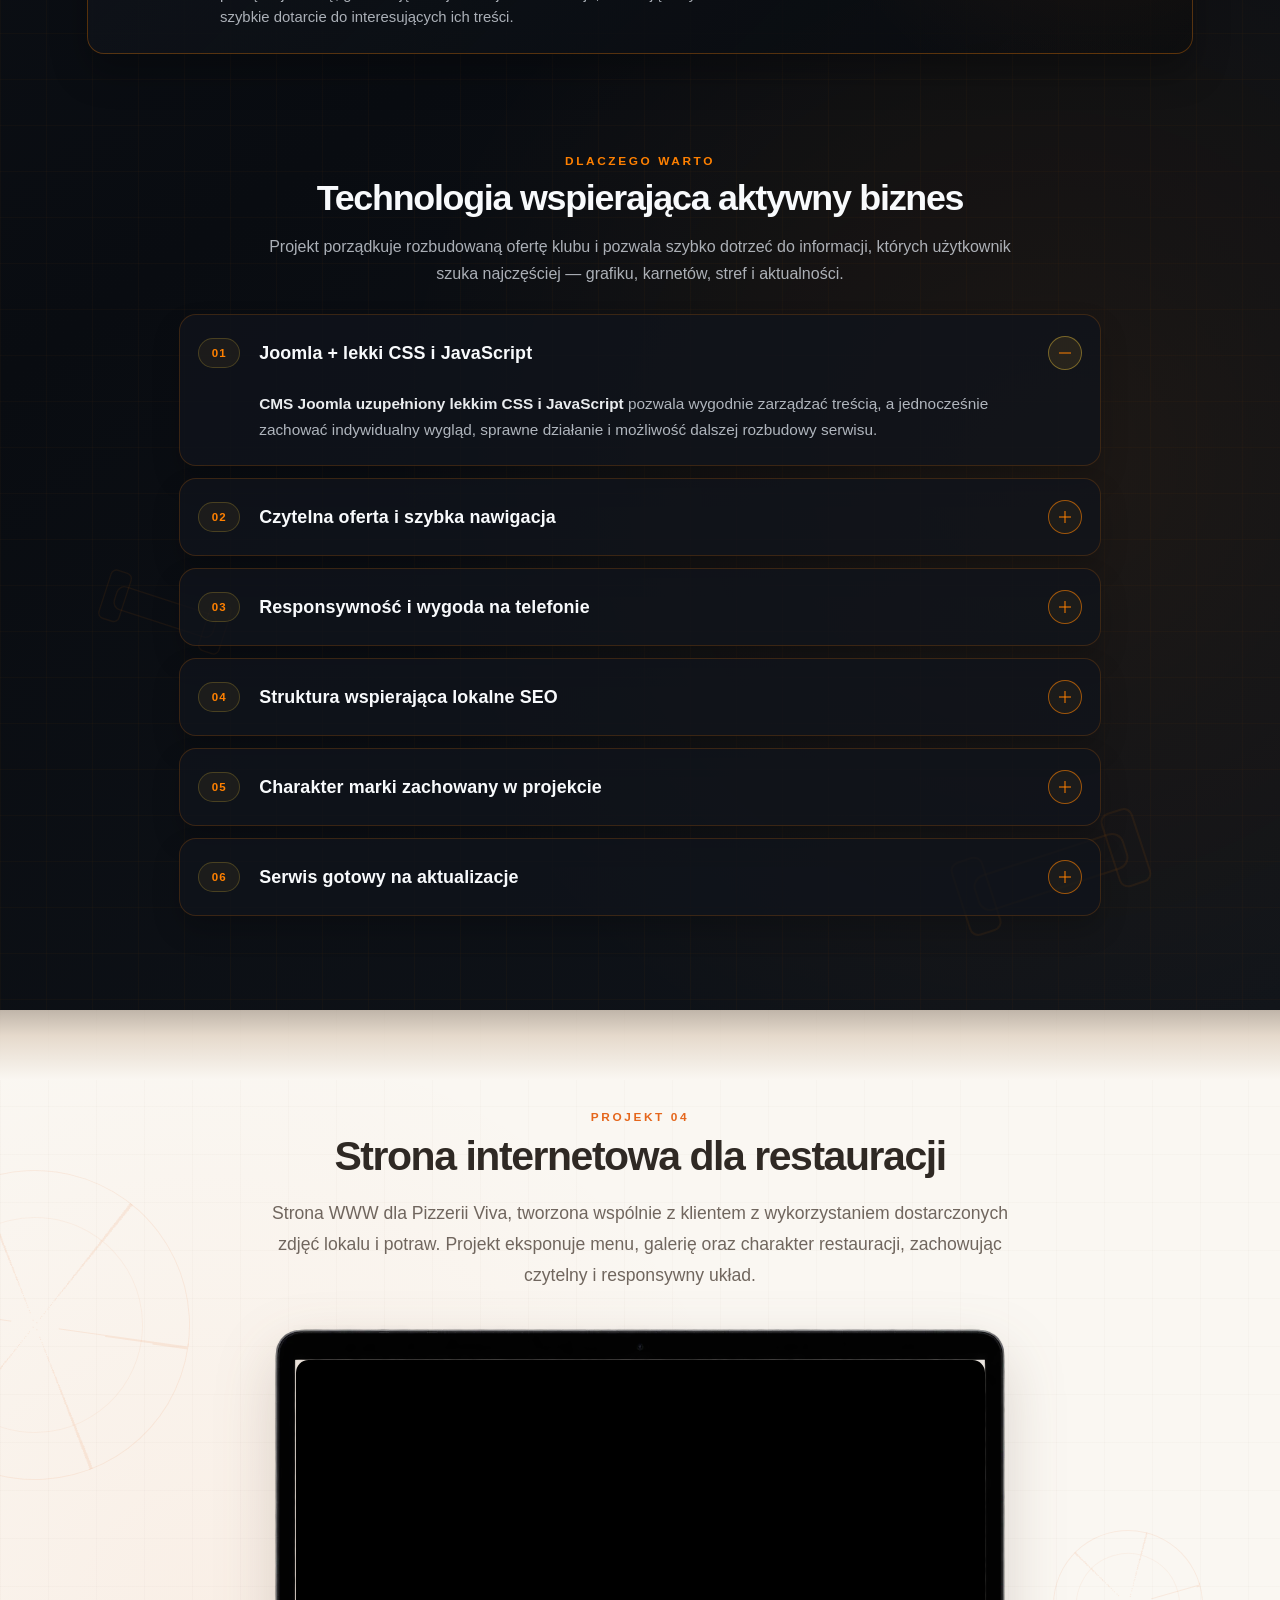
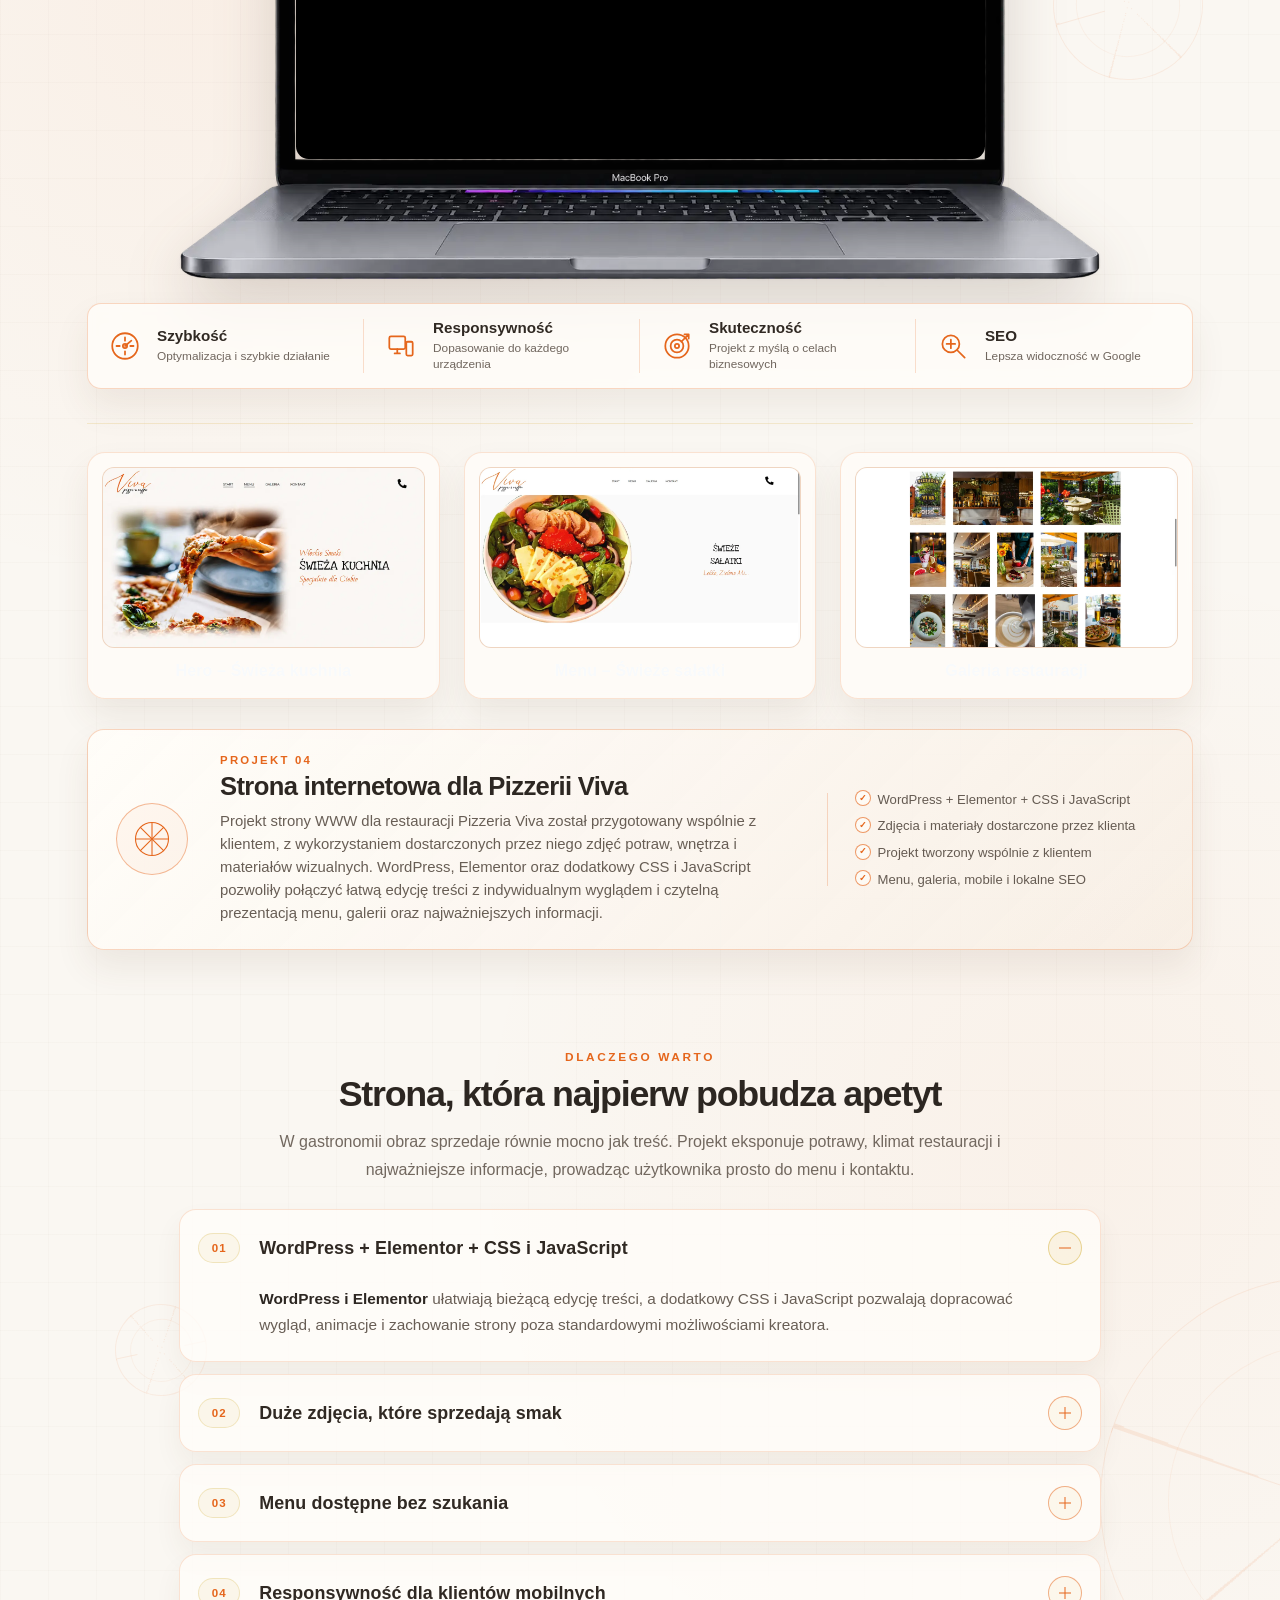
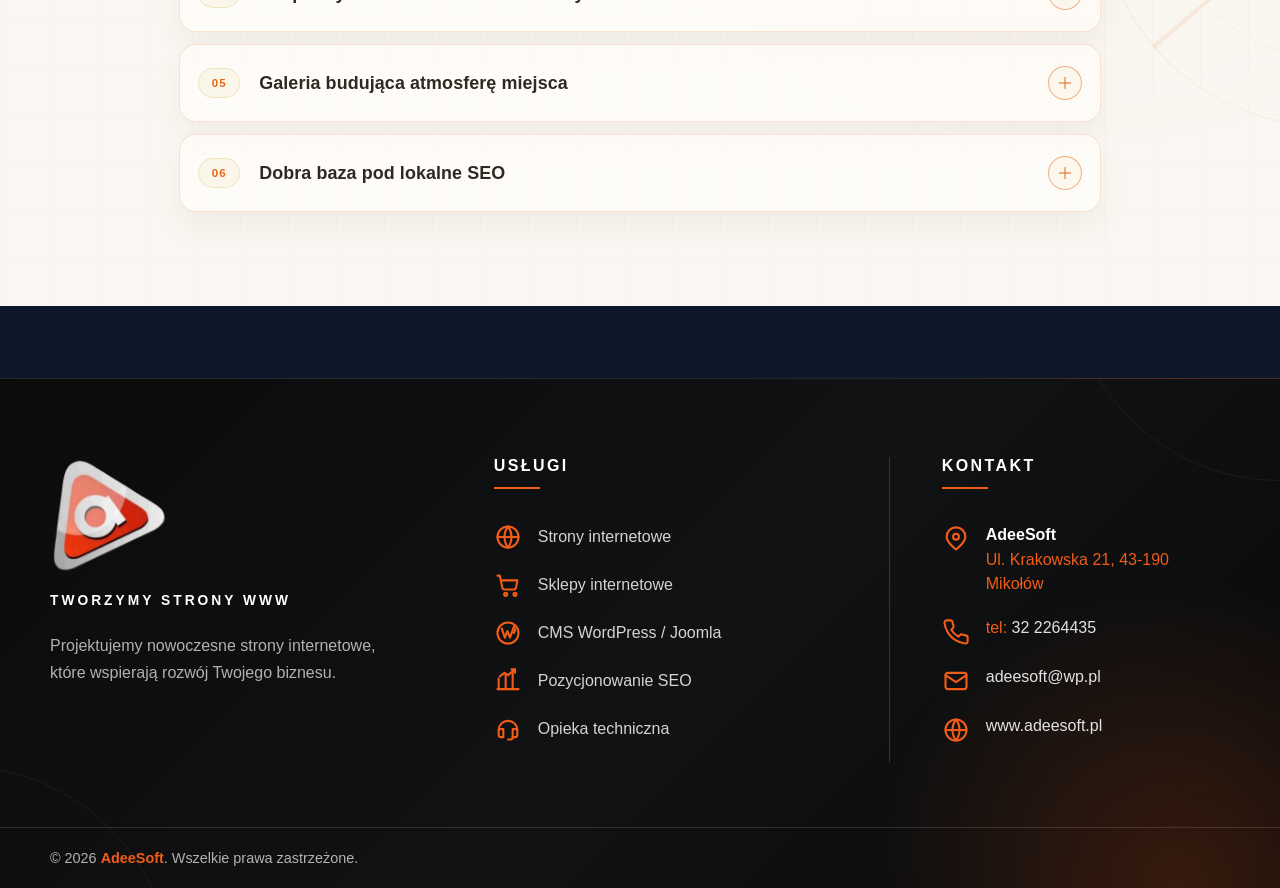
==== commit 15686fca: "og" ====
--- a/index.html
+++ b/index.html
@@ -10,7 +10,7 @@
     <meta property="og:site_name" content="AdeeSoft" />
     <meta property="og:title" content="Realizacje stron internetowych | Portfolio stron WWW – AdeeSoft" />
     <meta property="og:description" content="Portfolio realizacji stron internetowych AdeeSoft. Zobacz nowoczesne, szybkie i responsywne strony WWW tworzone dla firm, kancelarii i branży beauty." />
-    <meta property="og:image" content="logo-500x500px-adeesoft.webp" />
+    <meta property="og:image" content="https://portfolio-adeesoft.vercel.app/og_image.webp" />
     <meta property="og:image:type" content="image/webp" />
     <meta property="og:image:width" content="500" />
     <meta property="og:image:height" content="500" />
